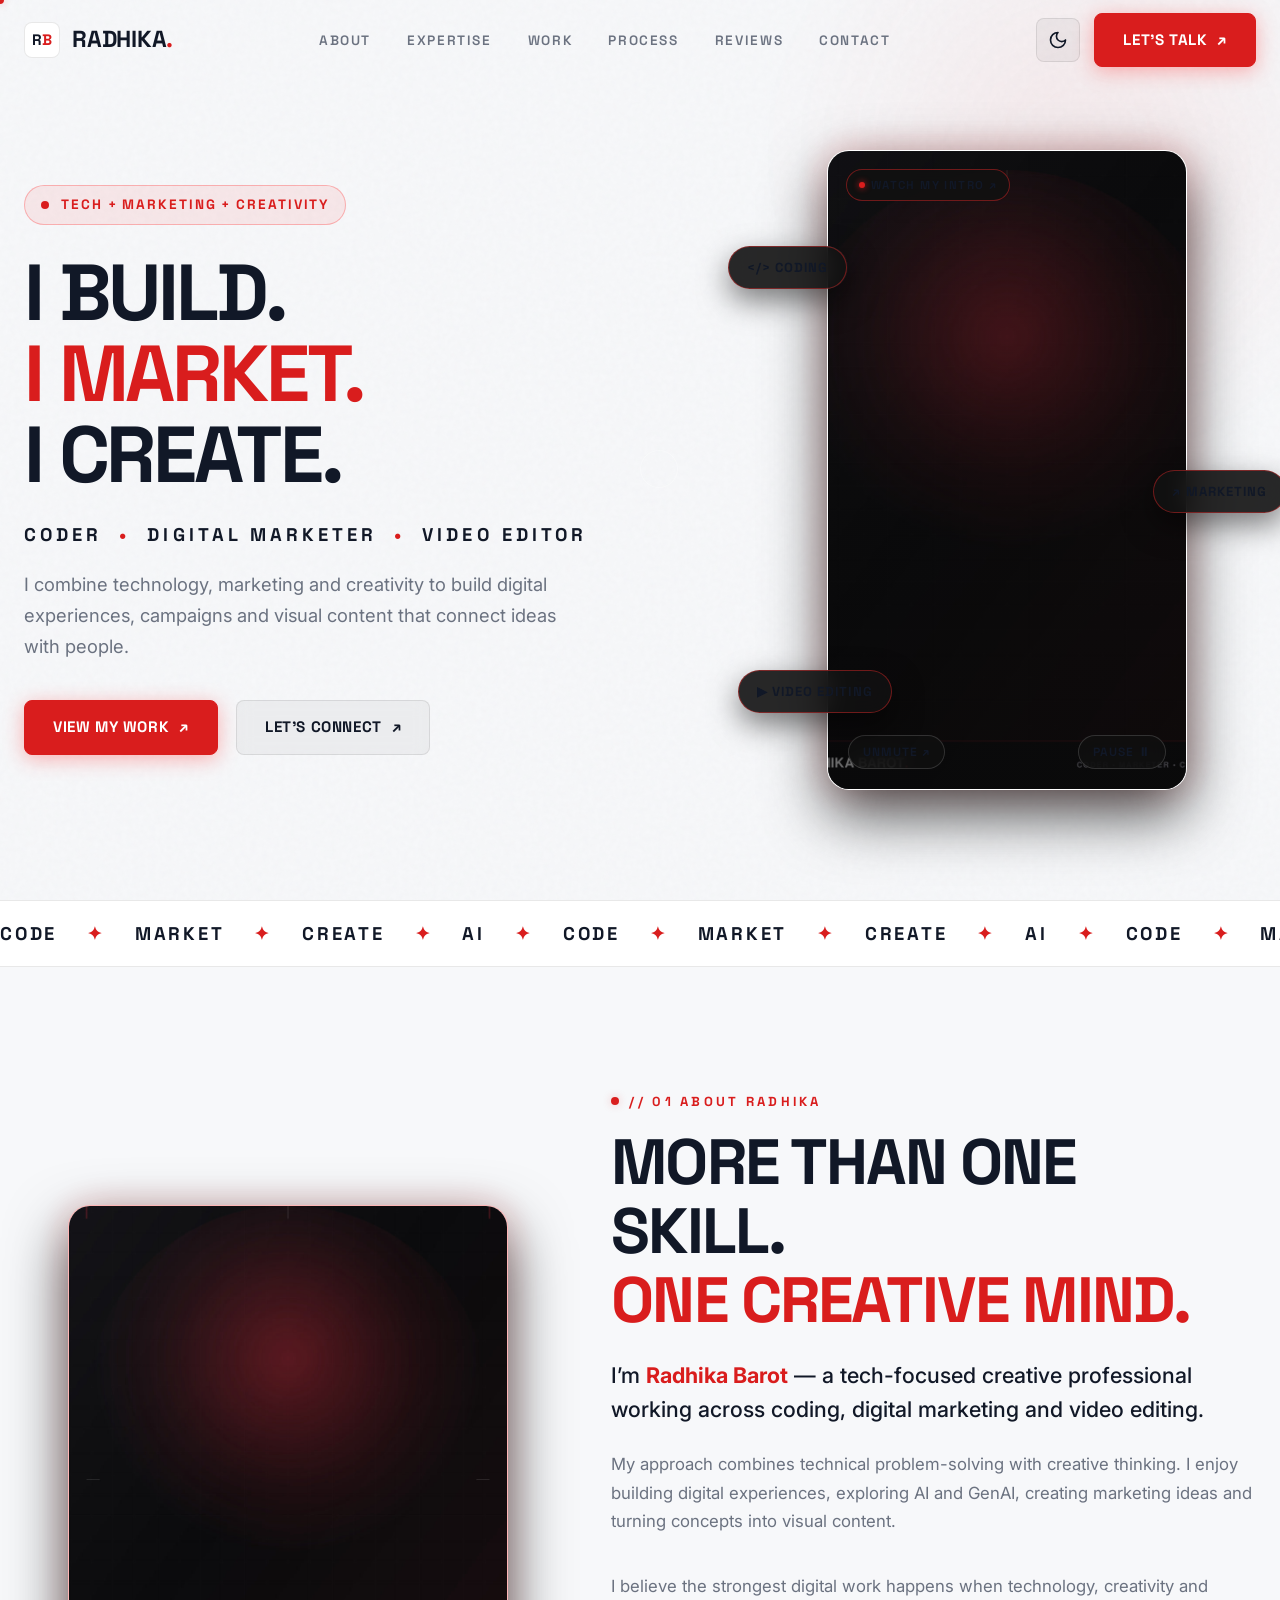
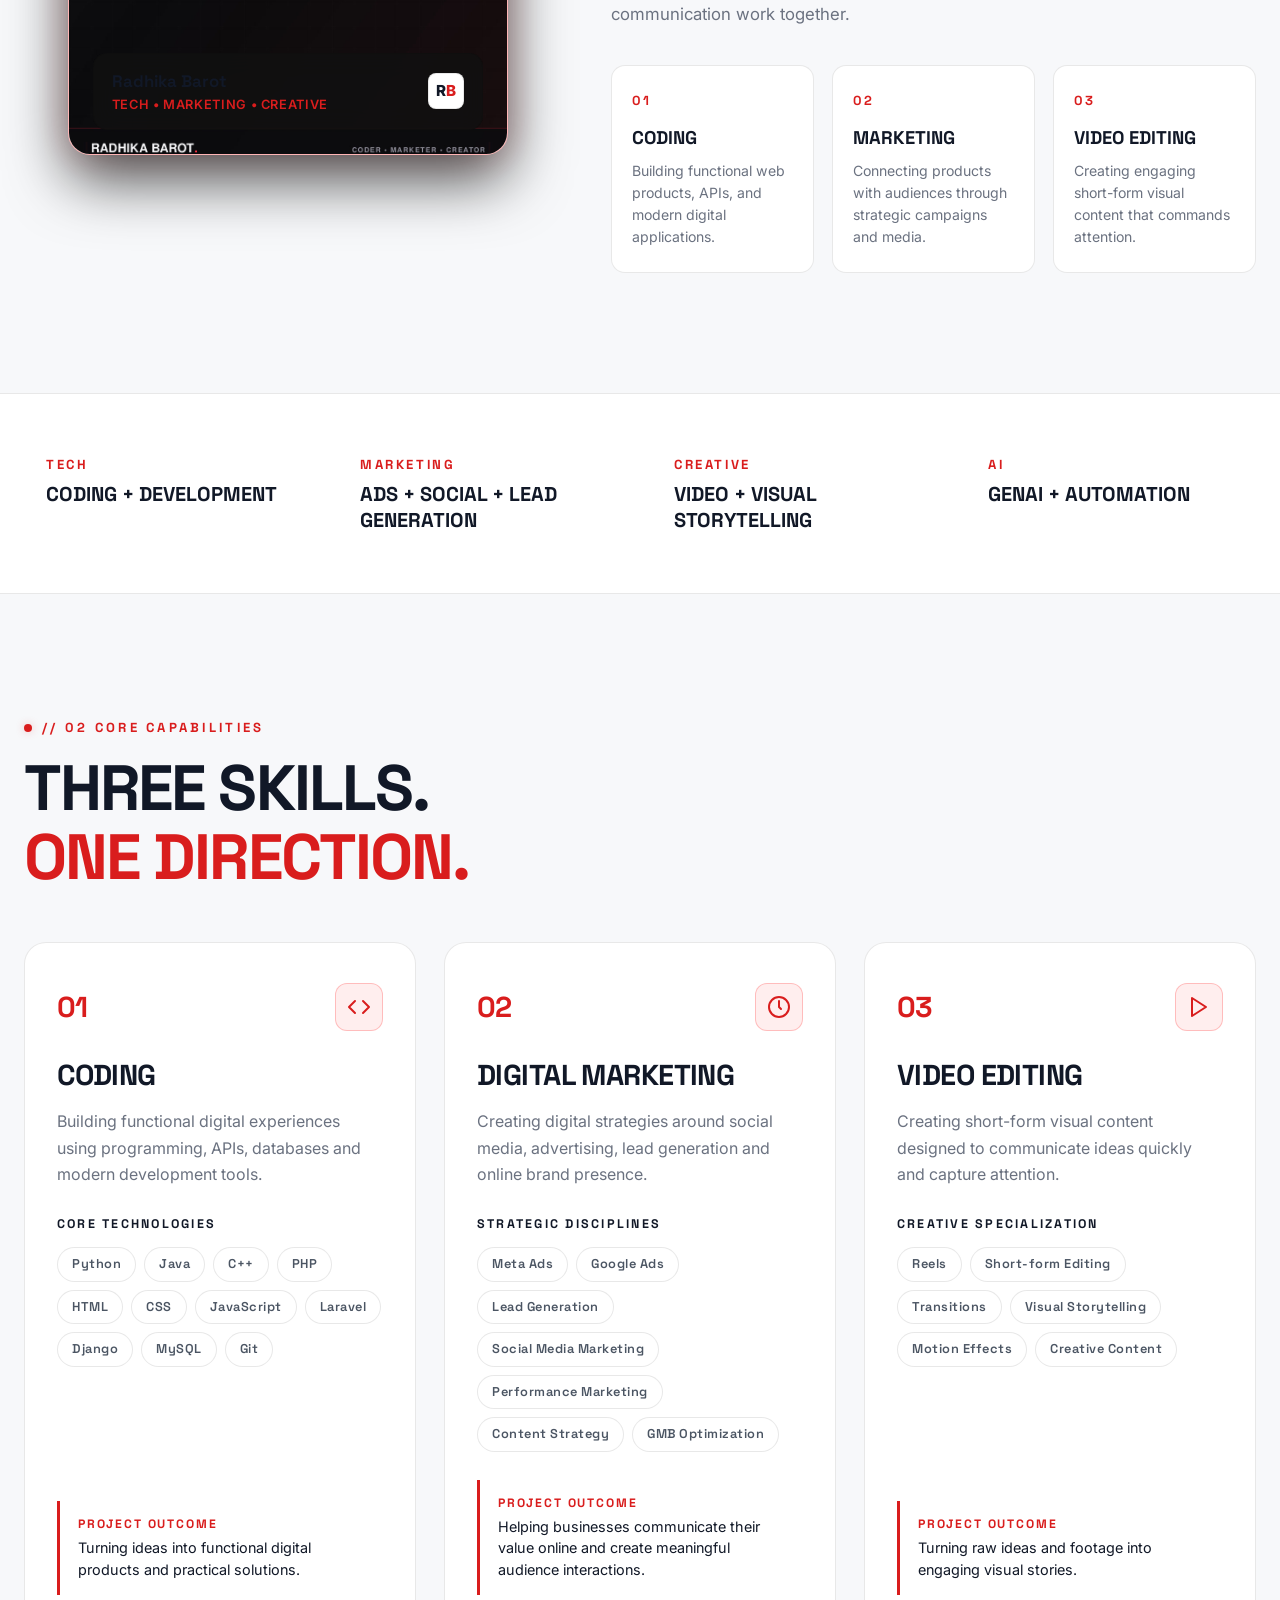
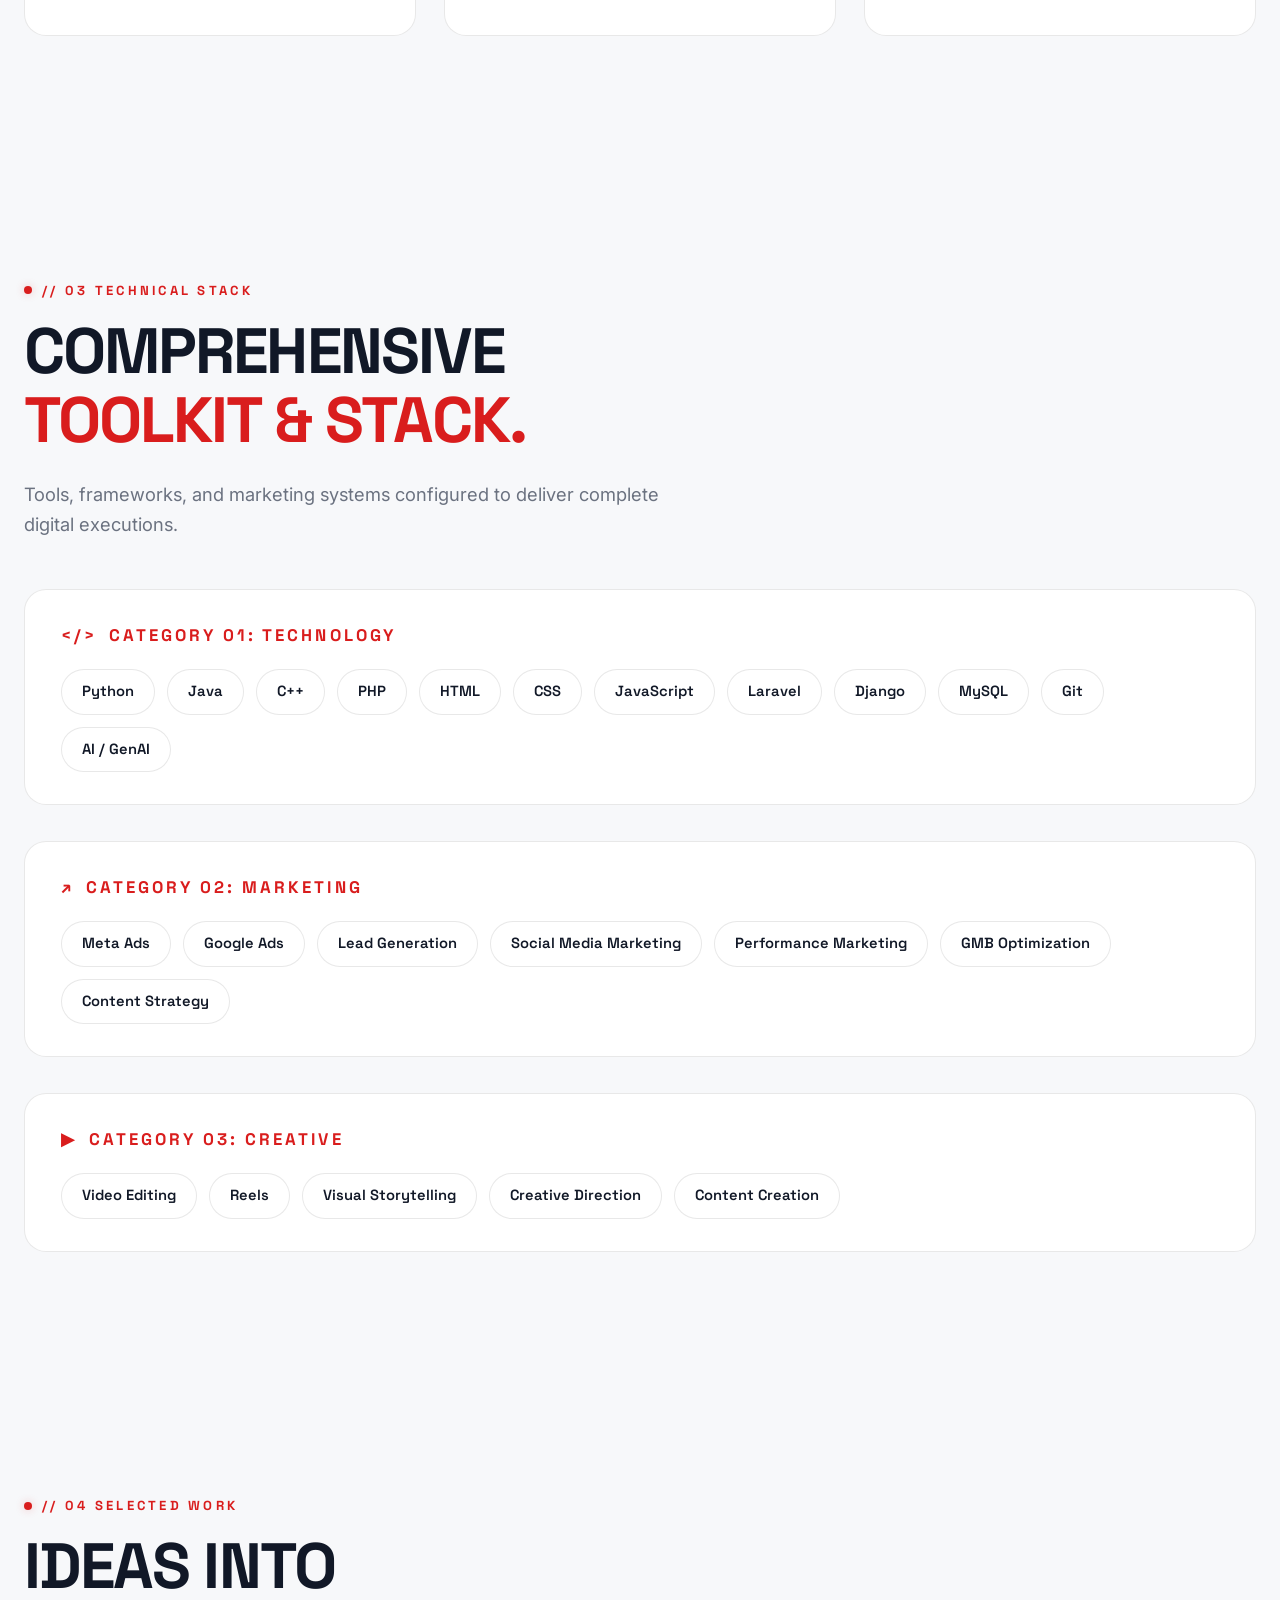
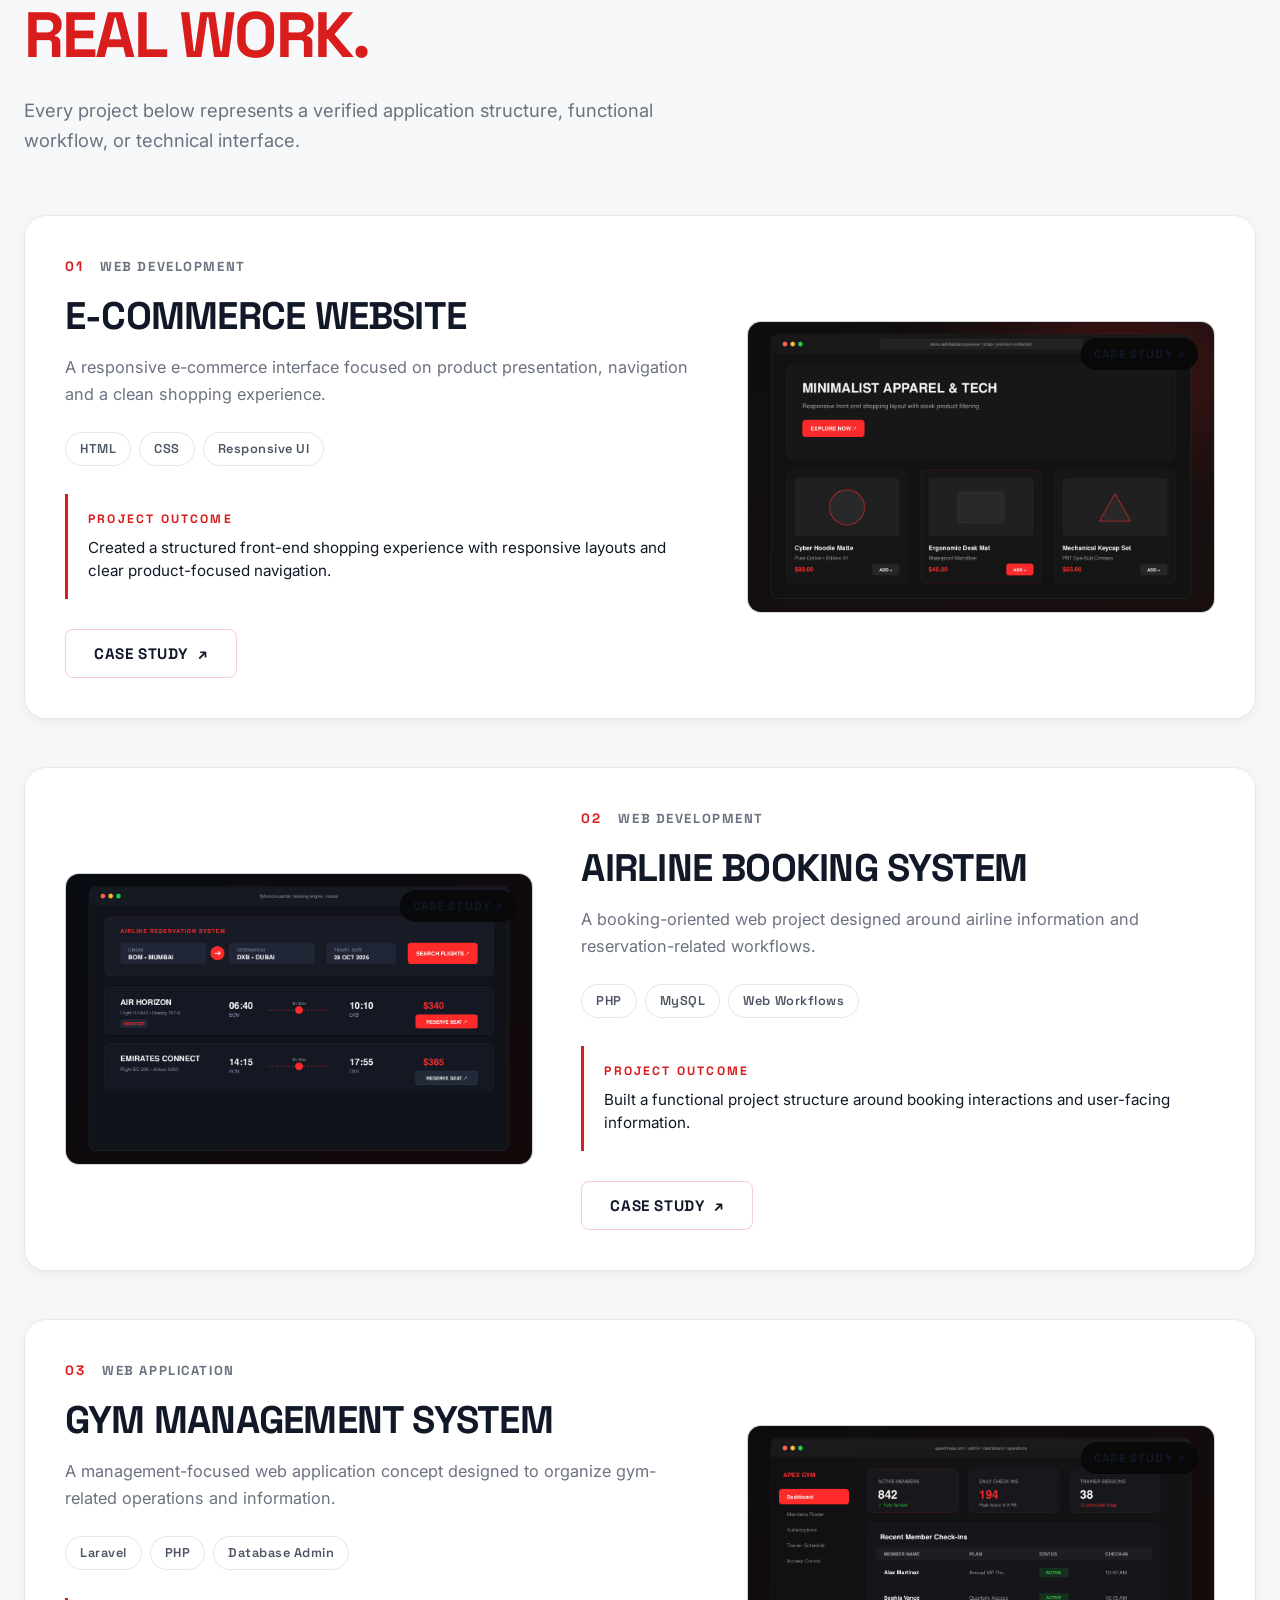
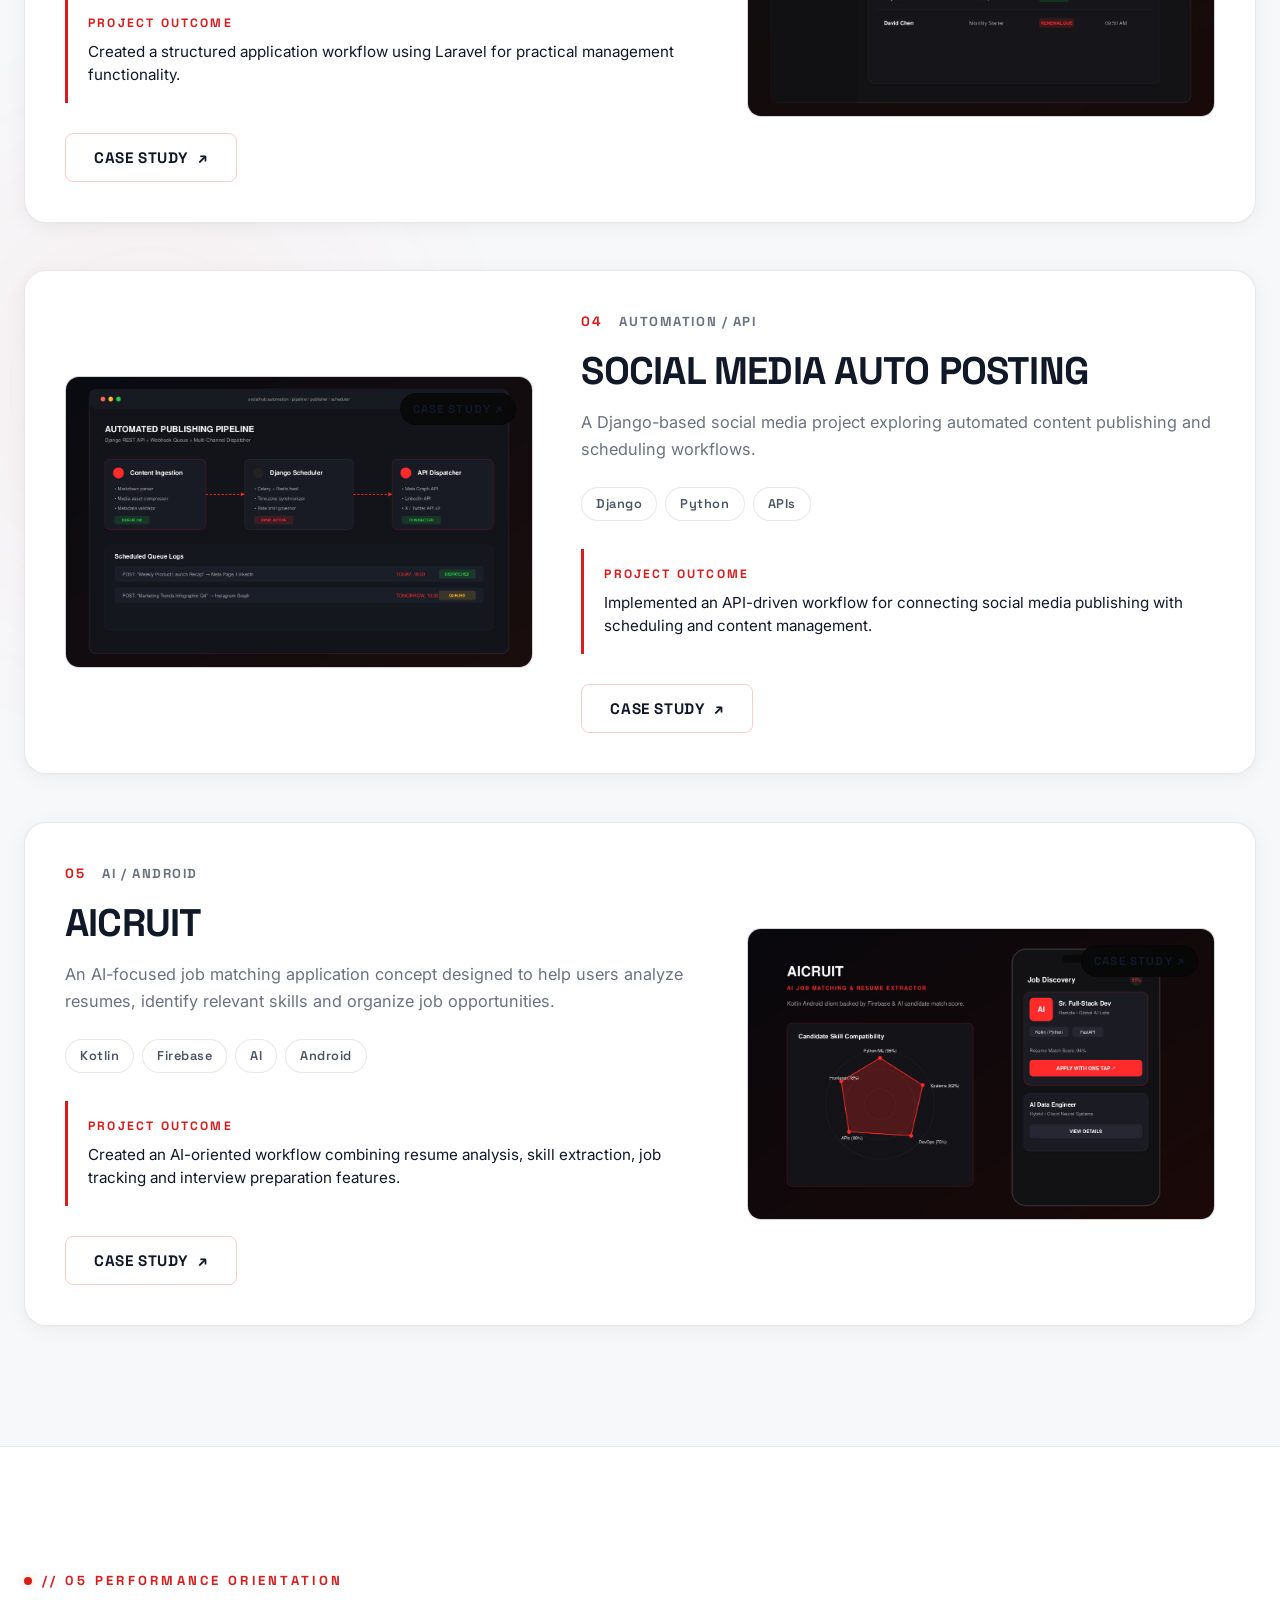
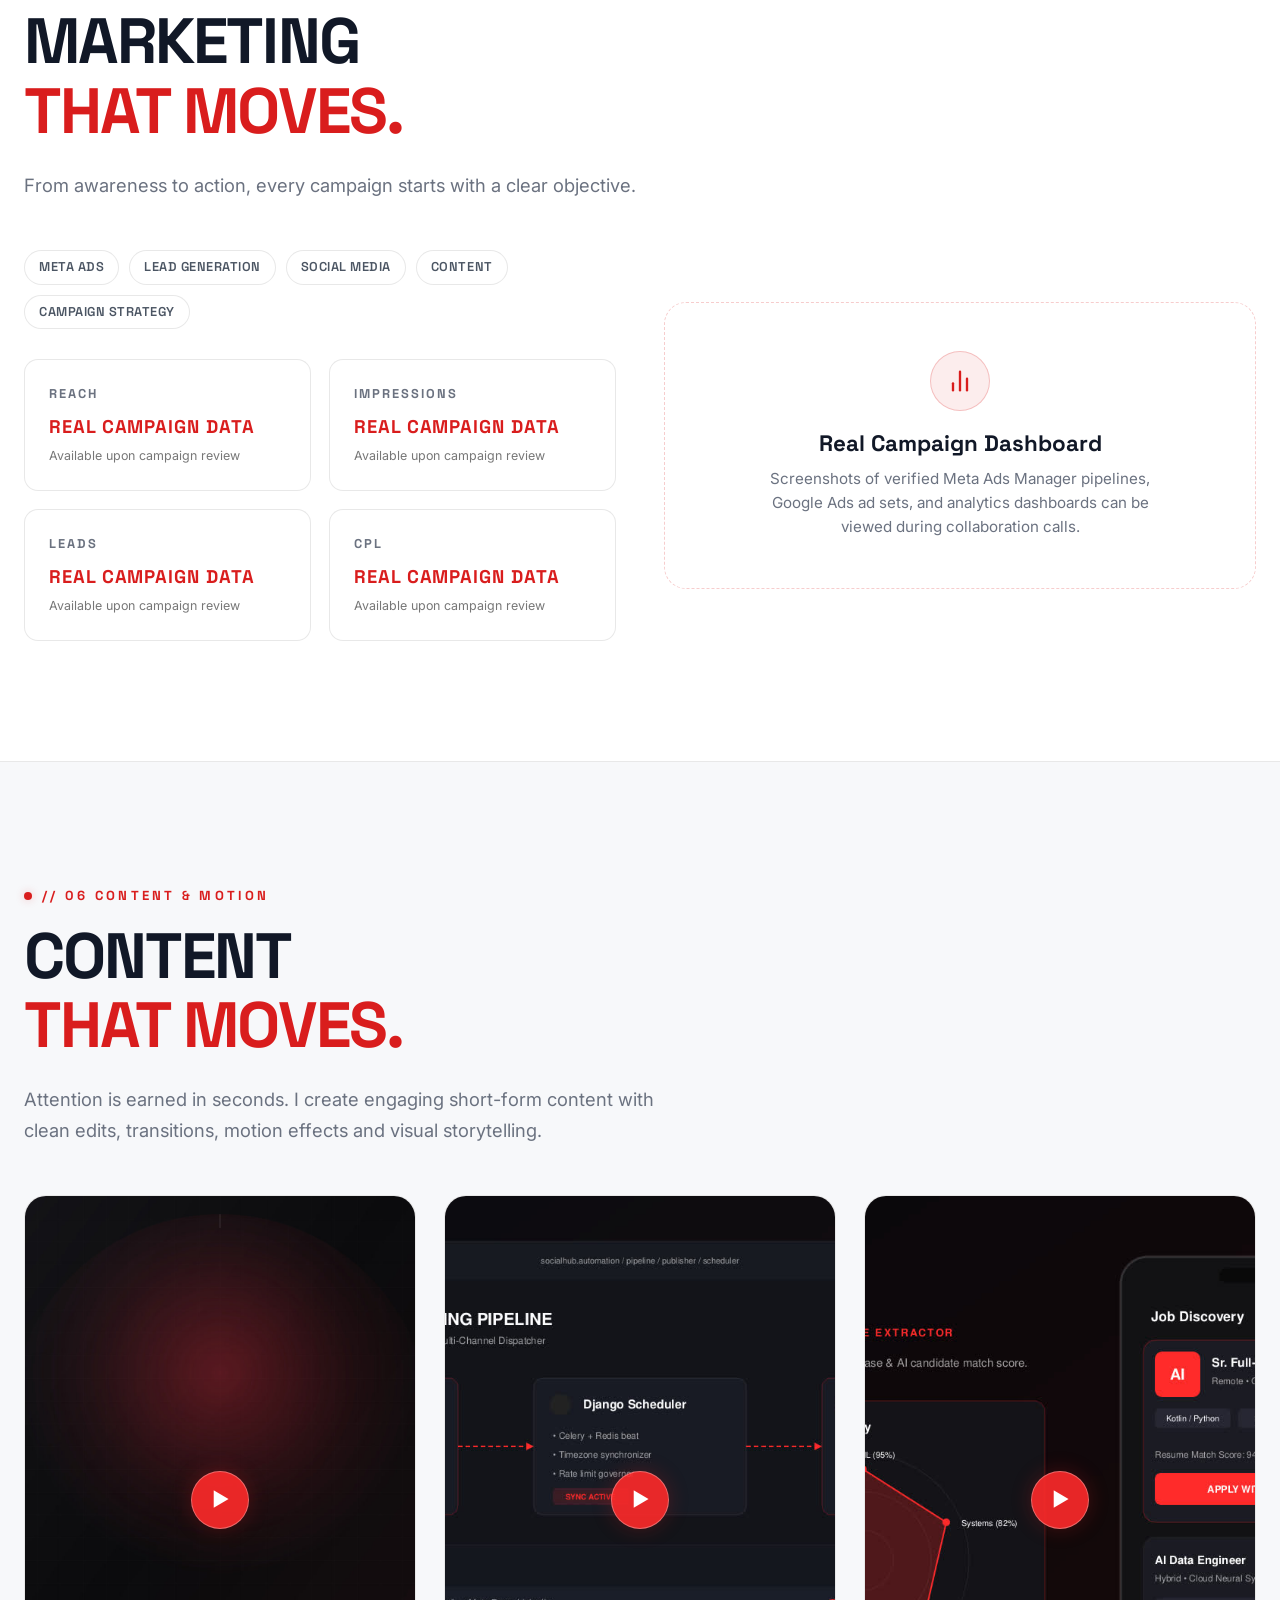
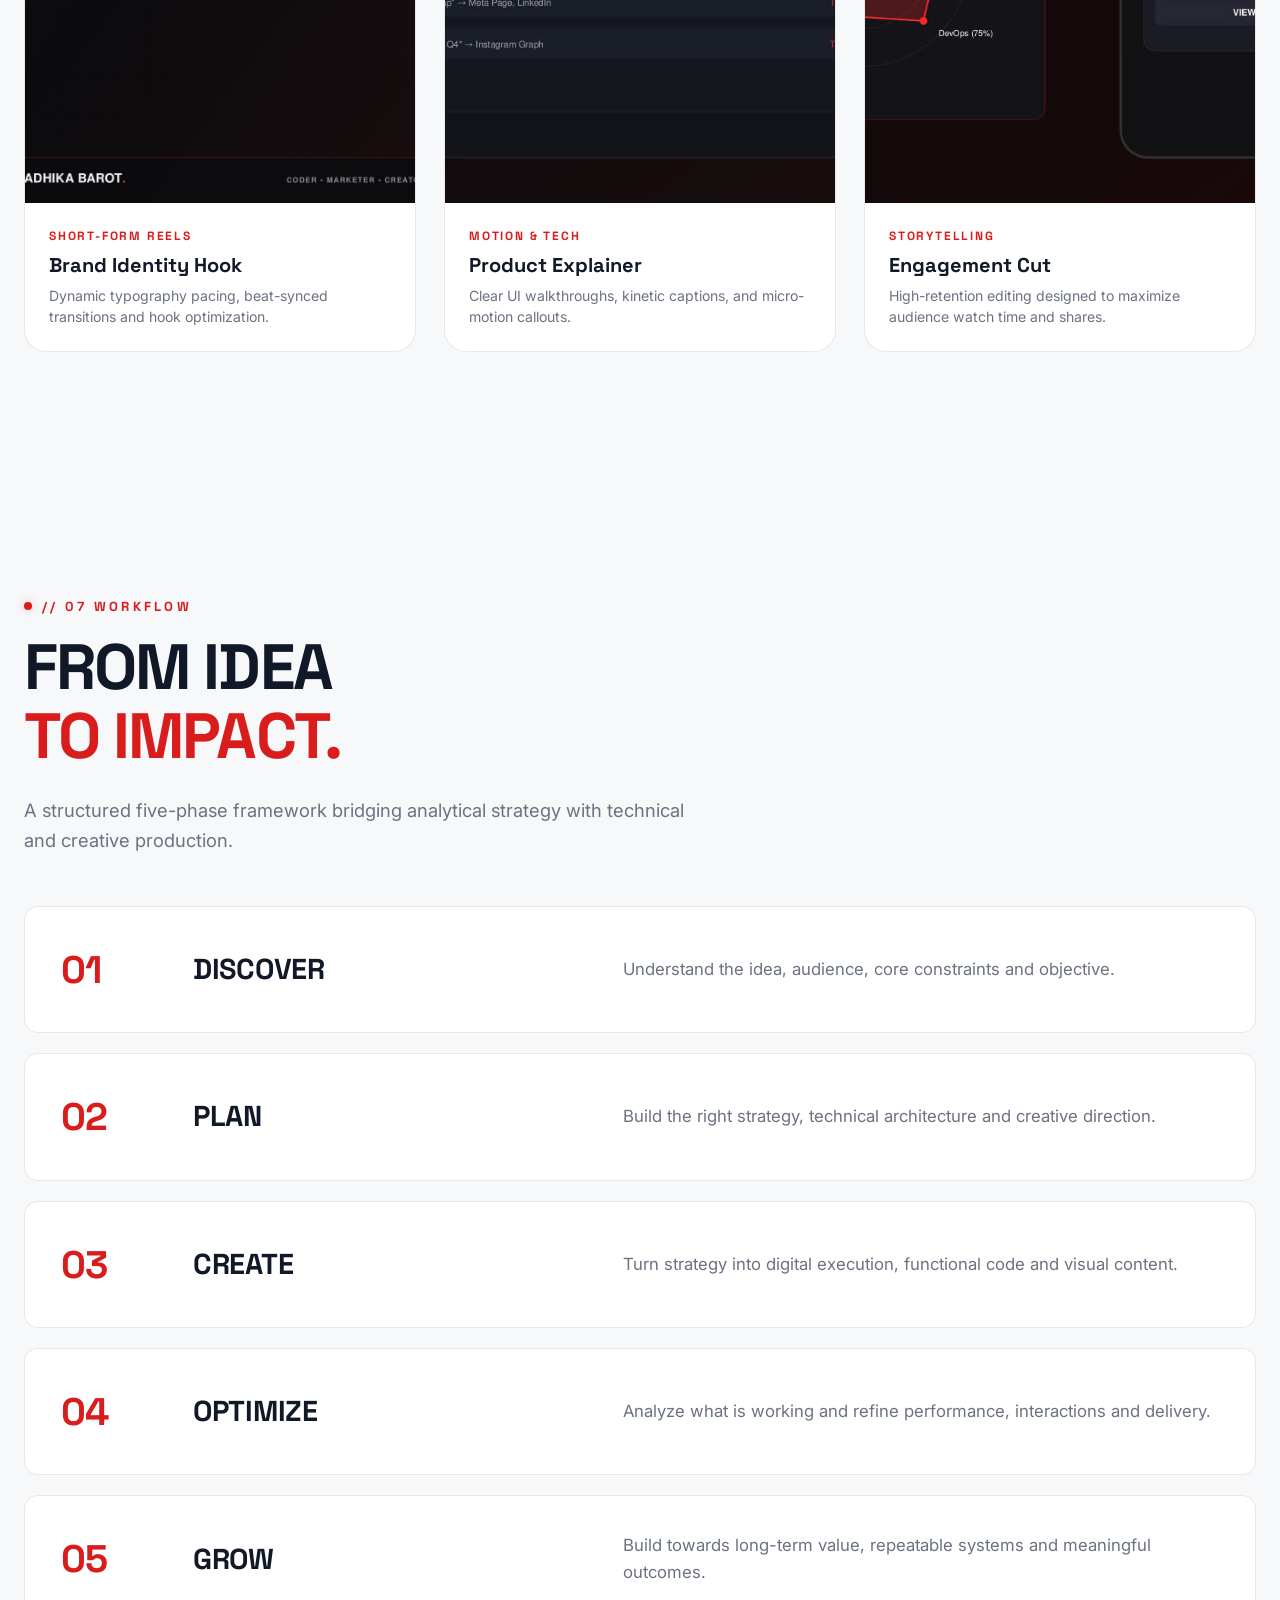
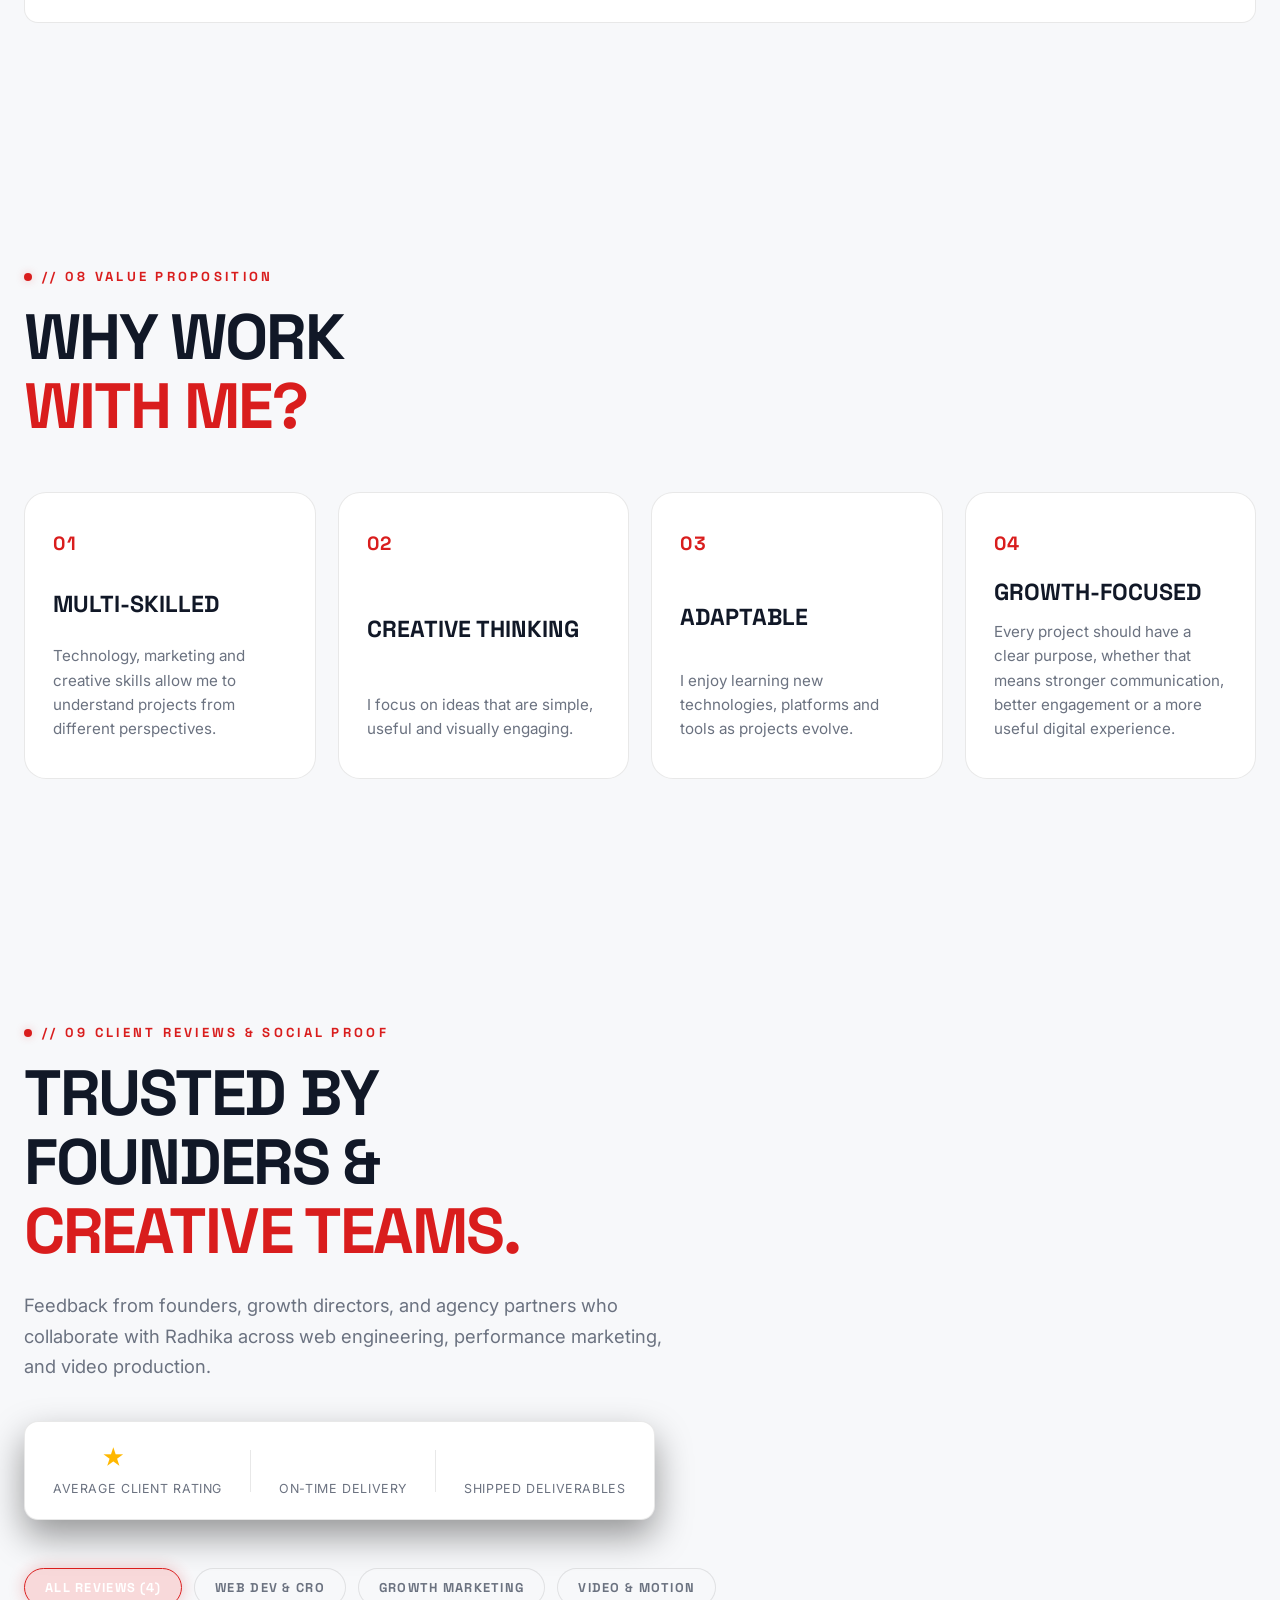
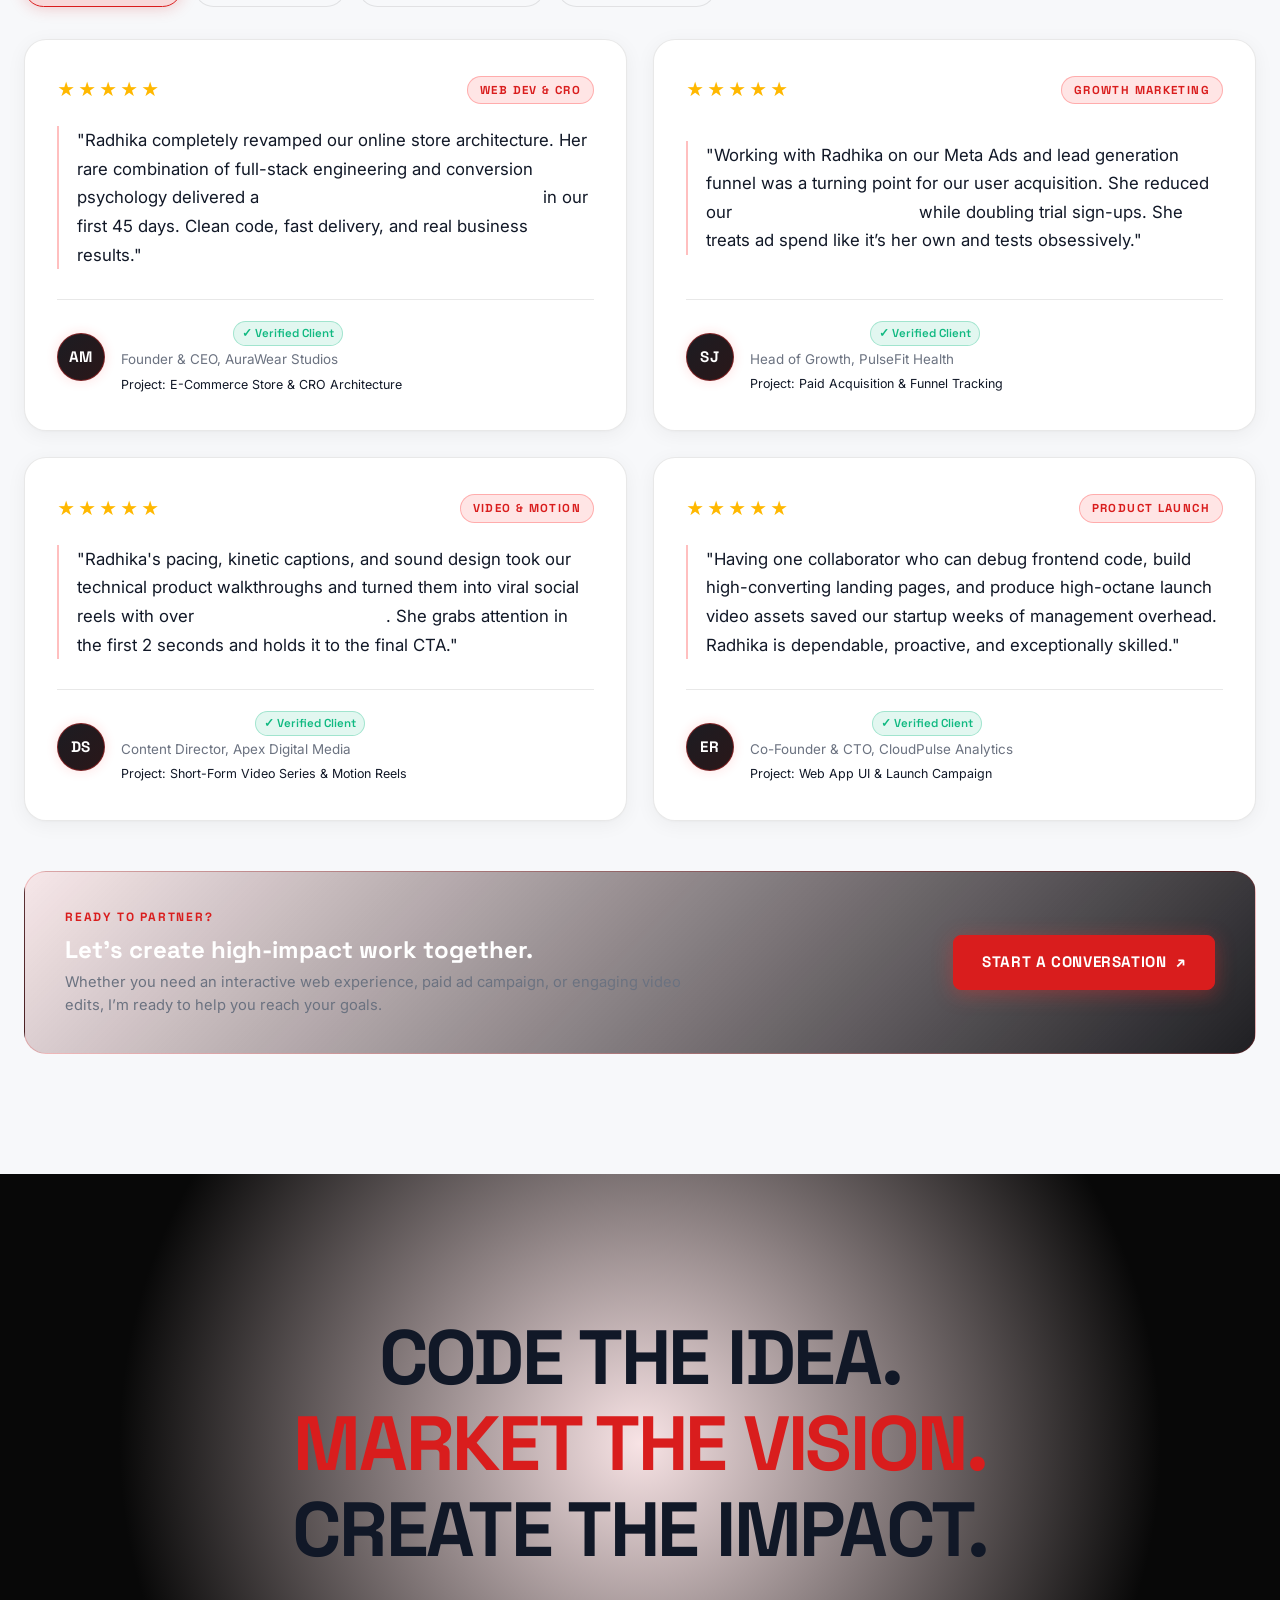
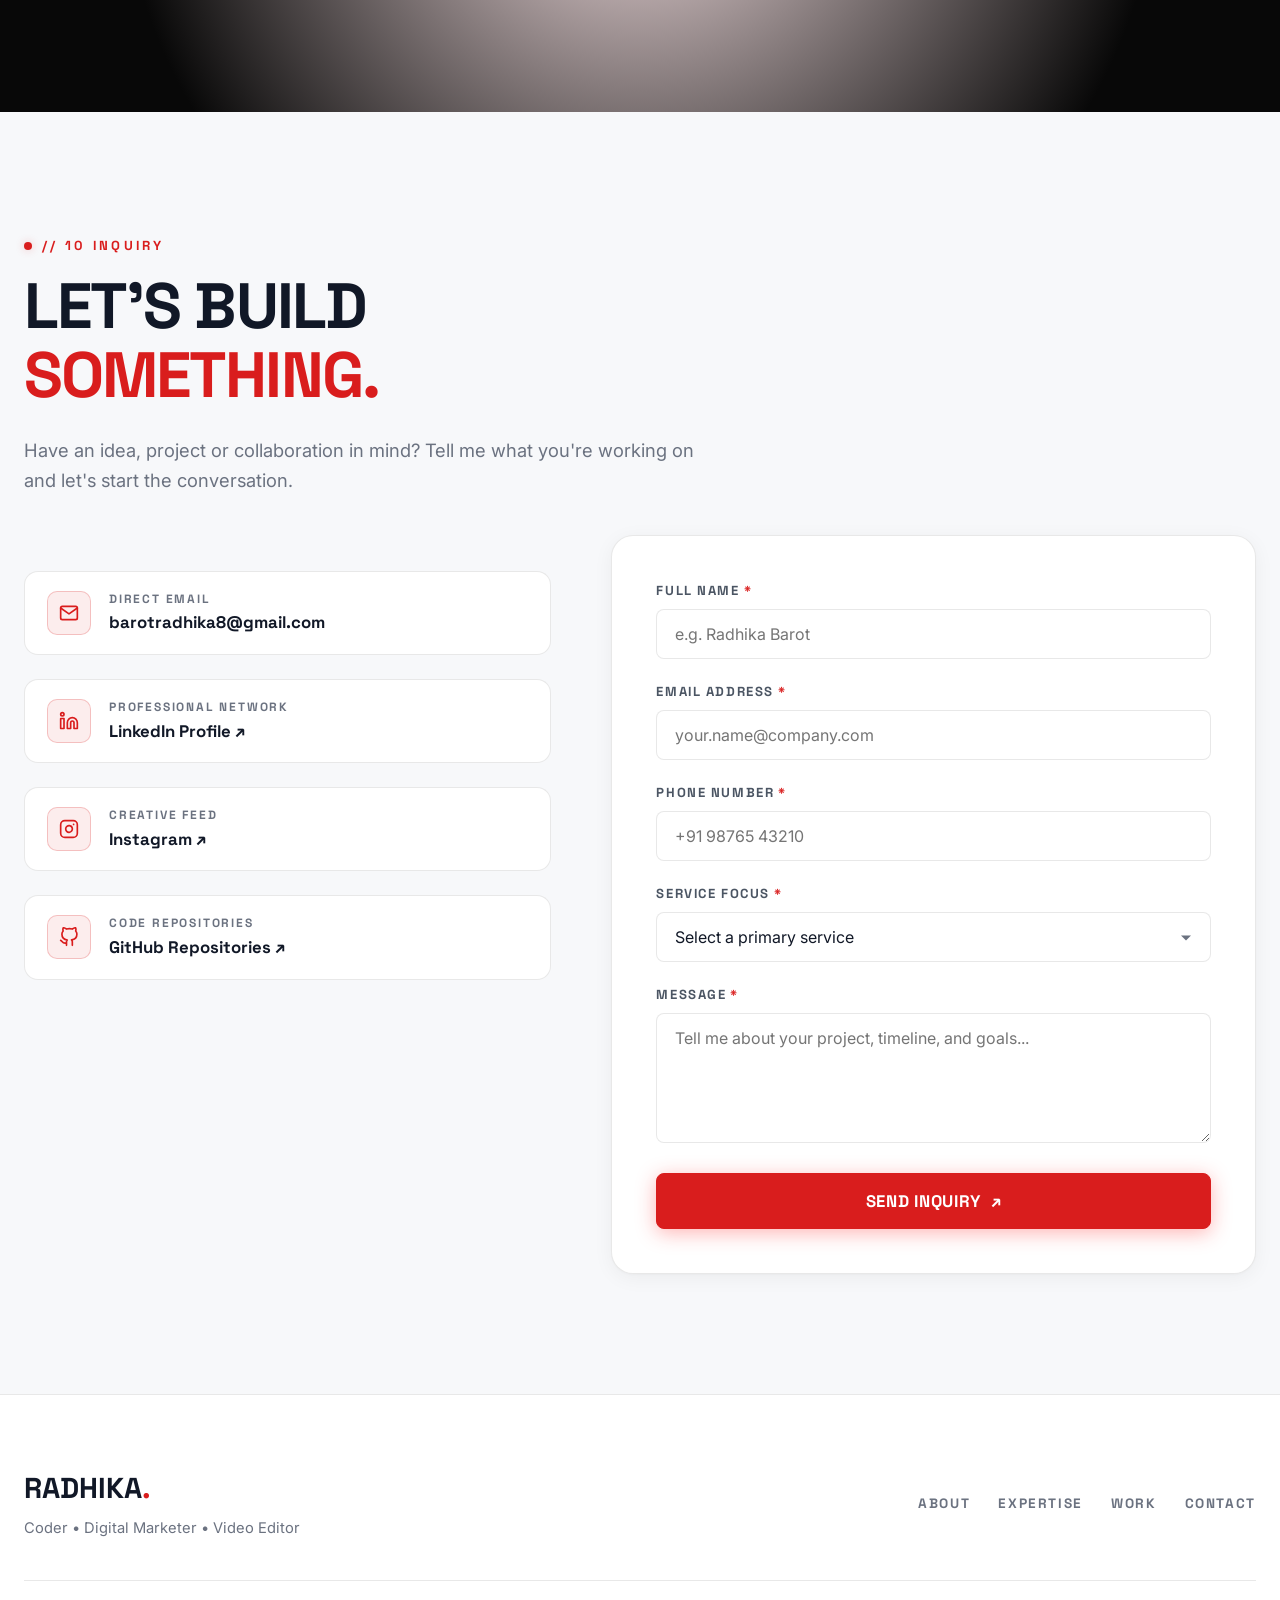
==== index.html @ 106100ba "feat: initialize portfolio project structure - Add base React application with Vite configuration - " ====
<!doctype html>
<html lang="en">
  <head>
    <meta charset="UTF-8" />
    <meta name="viewport" content="width=device-width, initial-scale=1.0" />
    <title>Radhika Barot — Digital Marketing Consultant, Video Editor &amp; Coder</title>
    <meta name="description" content="Radhika Barot is a coder, digital marketer and video editor combining technology, creativity and marketing to build digital experiences and visual content." />
    
    <!-- Open Graph / Facebook -->
    <meta property="og:type" content="website" />
    <meta property="og:title" content="Radhika Barot — Digital Marketing Consultant, Video Editor &amp; Coder" />
    <meta property="og:description" content="Radhika Barot is a coder, digital marketer and video editor combining technology, creativity and marketing to build digital experiences and visual content." />
    <meta property="og:image" content="assets/images/radhika-profile.jpg" />
    
    <!-- Twitter -->
    <meta name="twitter:card" content="summary_large_image" />
    <meta name="twitter:title" content="Radhika Barot — Digital Marketing Consultant, Video Editor &amp; Coder" />
    <meta name="twitter:description" content="Radhika Barot is a coder, digital marketer and video editor combining technology, creativity and marketing to build digital experiences and visual content." />
    <meta name="twitter:image" content="assets/images/radhika-profile.jpg" />
    
    <!-- Favicon & App Icons -->
    <link rel="icon" type="image/svg+xml" href="assets/logo/favicon.svg" />
    <link rel="icon" type="image/png" sizes="32x32" href="assets/logo/favicon-32x32.png" />
    <link rel="apple-touch-icon" sizes="180x180" href="assets/logo/favicon.png" />
    
    <!-- Early Theme Initialization to prevent flash of wrong theme -->
    <script>
      (function() {
        try {
          var savedTheme = localStorage.getItem('radhika-theme');
          if (savedTheme === 'light' || (!savedTheme && window.matchMedia && window.matchMedia('(prefers-color-scheme: light)').matches)) {
            document.documentElement.setAttribute('data-theme', 'light');
          } else {
            document.documentElement.setAttribute('data-theme', 'dark');
          }
        } catch (e) {}
      })();
    </script>
    
    <!-- Stylesheet -->
    <link rel="stylesheet" href="css/style.css" />

    <!-- Meta Pixel Code -->
    <script>
      !function(f,b,e,v,n,t,s)
      {if(f.fbq)return;n=f.fbq=function(){n.callMethod?
      n.callMethod.apply(n,arguments):n.queue.push(arguments)};
      if(!f._fbq)f._fbq=n;n.push=n;n.loaded=!0;n.version='2.0';
      n.queue=[];t=b.createElement(e);t.async=!0;
      t.src=v;s=b.getElementsByTagName(e)[0];
      s.parentNode.insertBefore(t,s)}(window, document,'script',
      'https://connect.facebook.net/en_US/fbevents.js');
      fbq('init', '1048726811492659');
      fbq('track', 'PageView');
    </script>
    <!-- End Meta Pixel Code -->
  </head>
  <body>
    <!-- Meta Pixel NoScript Fallback -->
    <noscript>
      <img height="1" width="1" style="display:none" alt=""
      src="https://www.facebook.com/tr?id=1048726811492659&ev=PageView&noscript=1" />
    </noscript>

    <!-- Background Ambient Glow & Noise -->
    <div class="bg-ambient-noise" aria-hidden="true"></div>
    <div class="bg-radial-glow" aria-hidden="true"></div>
    <div class="bg-radial-glow-left" aria-hidden="true"></div>

    <!-- Scroll Progress Indicator -->
    <div id="scroll-progress" aria-hidden="true"></div>

    <!-- Custom Desktop Cursor -->
    <div class="custom-cursor-dot" aria-hidden="true"></div>
    <div class="custom-cursor-circle" aria-hidden="true"></div>

    <!-- Preloader Animation -->
    <div id="preloader" role="status" aria-label="Loading Radhika Barot Portfolio">
      <div class="preloader-inner">
        <div class="preloader-logo">RADHIKA<span>.</span></div>
        <div class="preloader-tagline">
          <span id="preload-tag-code">CODE</span>
          <span class="symbol">•</span>
          <span id="preload-tag-market">MARKET</span>
          <span class="symbol">•</span>
          <span id="preload-tag-create">CREATE</span>
        </div>
        <div class="preloader-bar-wrap">
          <div class="preloader-bar"></div>
        </div>
      </div>
    </div>

    <!-- Navigation -->
    <header id="navbar">
      <div class="container nav-container">
        <a href="#hero" class="nav-logo" id="nav-brand-logo" aria-label="Radhika Barot Home">
          <div class="nav-logo-icon">R<span>B</span></div>
          <div class="nav-logo-text">RADHIKA<span>.</span></div>
        </a>

        <nav aria-label="Main Navigation">
          <ul class="nav-links">
            <li><a href="#about" class="nav-link" id="nav-link-about">ABOUT</a></li>
            <li><a href="#expertise" class="nav-link" id="nav-link-expertise">EXPERTISE</a></li>
            <li><a href="#work" class="nav-link" id="nav-link-work">WORK</a></li>
            <li><a href="#process" class="nav-link" id="nav-link-process">PROCESS</a></li>
            <li><a href="#testimonials" class="nav-link" id="nav-link-testimonials">REVIEWS</a></li>
            <li><a href="#contact" class="nav-link" id="nav-link-contact">CONTACT</a></li>
          </ul>
        </nav>

        <div class="nav-actions">
          <button type="button" class="theme-toggle-btn" id="theme-toggle-desktop" aria-label="Toggle theme" title="Toggle theme">
            <!-- Sun icon (shown in dark theme) -->
            <svg class="theme-toggle-sun" xmlns="http://www.w3.org/2000/svg" width="20" height="20" viewBox="0 0 24 24" fill="none" stroke="currentColor" stroke-width="2" stroke-linecap="round" stroke-linejoin="round" aria-hidden="true">
              <circle cx="12" cy="12" r="4"></circle>
              <path d="M12 2v2"></path>
              <path d="M12 20v2"></path>
              <path d="m4.93 4.93 1.41 1.41"></path>
              <path d="m17.66 17.66 1.41 1.41"></path>
              <path d="M2 12h2"></path>
              <path d="M20 12h2"></path>
              <path d="m6.34 17.66-1.41 1.41"></path>
              <path d="m19.07 4.93-1.41 1.41"></path>
            </svg>
            <!-- Moon icon (shown in light theme) -->
            <svg class="theme-toggle-moon" xmlns="http://www.w3.org/2000/svg" width="20" height="20" viewBox="0 0 24 24" fill="none" stroke="currentColor" stroke-width="2" stroke-linecap="round" stroke-linejoin="round" aria-hidden="true">
              <path d="M12 3a6 6 0 0 0 9 9 9 9 0 1 1-9-9Z"></path>
            </svg>
          </button>
          <a href="#contact" class="btn btn-primary" id="nav-cta-talk">
            <span>LET'S TALK</span>
            <span class="arrow">↗</span>
          </a>
          <button class="hamburger" id="hamburger-btn" aria-label="Toggle mobile menu" aria-expanded="false">
            <span></span>
            <span></span>
            <span></span>
          </button>
        </div>
      </div>
    </header>

    <!-- Fullscreen Mobile Menu -->
    <div class="mobile-menu" id="mobile-menu" aria-hidden="true">
      <button type="button" class="theme-toggle-btn mobile-theme-toggle" id="theme-toggle-mobile" aria-label="Toggle theme" title="Toggle theme">
        <svg class="theme-toggle-sun" xmlns="http://www.w3.org/2000/svg" width="20" height="20" viewBox="0 0 24 24" fill="none" stroke="currentColor" stroke-width="2" stroke-linecap="round" stroke-linejoin="round" aria-hidden="true">
          <circle cx="12" cy="12" r="4"></circle>
          <path d="M12 2v2"></path>
          <path d="M12 20v2"></path>
          <path d="m4.93 4.93 1.41 1.41"></path>
          <path d="m17.66 17.66 1.41 1.41"></path>
          <path d="M2 12h2"></path>
          <path d="M20 12h2"></path>
          <path d="m6.34 17.66-1.41 1.41"></path>
          <path d="m19.07 4.93-1.41 1.41"></path>
        </svg>
        <svg class="theme-toggle-moon" xmlns="http://www.w3.org/2000/svg" width="20" height="20" viewBox="0 0 24 24" fill="none" stroke="currentColor" stroke-width="2" stroke-linecap="round" stroke-linejoin="round" aria-hidden="true">
          <path d="M12 3a6 6 0 0 0 9 9 9 9 0 1 1-9-9Z"></path>
        </svg>
        <span class="mobile-theme-label">Switch Theme</span>
      </button>
      <ul class="mobile-menu-links">
        <li><a href="#hero" class="mobile-menu-link">HOME</a></li>
        <li><a href="#about" class="mobile-menu-link">ABOUT</a></li>
        <li><a href="#expertise" class="mobile-menu-link">EXPERTISE</a></li>
        <li><a href="#work" class="mobile-menu-link">WORK</a></li>
        <li><a href="#marketing-performance" class="mobile-menu-link">MARKETING</a></li>
        <li><a href="#video-editing" class="mobile-menu-link">VIDEO</a></li>
        <li><a href="#process" class="mobile-menu-link">PROCESS</a></li>
        <li><a href="#testimonials" class="mobile-menu-link">TESTIMONIALS</a></li>
        <li><a href="#contact" class="mobile-menu-link">CONTACT</a></li>
      </ul>
      <a href="#contact" class="btn btn-primary" id="mobile-menu-cta">
        <span>LET'S TALK</span>
        <span class="arrow">↗</span>
      </a>
    </div>

    <main>
      <!-- ==================================================
           07. HERO SECTION
           ================================================== -->
      <section id="hero" class="section">
        <div class="container hero-grid">
          <div class="hero-content reveal-fade-up">
            <div class="hero-eyebrow">
              <span class="hero-eyebrow-dot"></span>
              <span>TECH + MARKETING + CREATIVITY</span>
            </div>

            <h1 class="hero-headline">
              <span class="line-reveal">I BUILD.</span>
              <span class="line-reveal accent-red">I MARKET.</span>
              <span class="line-reveal">I CREATE.</span>
            </h1>

            <div class="hero-positioning">
              CODER <span>•</span> DIGITAL MARKETER <span>•</span> VIDEO EDITOR
            </div>

            <p class="hero-desc">
              I combine technology, marketing and creativity to build digital experiences, campaigns and visual content that connect ideas with people.
            </p>

            <div class="hero-cta-group">
              <a href="#work" class="btn btn-primary" id="hero-btn-work">
                <span>VIEW MY WORK</span>
                <span class="arrow">↗</span>
              </a>
              <a href="#contact" class="btn btn-secondary" id="hero-btn-connect">
                <span>LET'S CONNECT</span>
                <span class="arrow">↗</span>
              </a>
            </div>
          </div>

          <!-- Hero Video Container (9:16 Vertical) -->
          <div class="hero-visual-wrap reveal-fade-up">
            <div class="floating-tag floating-tag-coding">&lt;/&gt; CODING</div>
            <div class="floating-tag floating-tag-marketing">↗ MARKETING</div>
            <div class="floating-tag floating-tag-video">▶ VIDEO EDITING</div>

            <div class="hero-video-card" id="hero-video-container" title="Watch Radhika's Intro Video">
              <div class="hero-badge-top">
                <span class="live-dot"></span>
                <span>WATCH MY INTRO ↗</span>
              </div>

              <video 
                id="hero-video" 
                class="hero-video-element"
                autoplay 
                muted 
                loop 
                playsinline 
                preload="metadata"
                poster="assets/images/radhika-profile.jpg"
              >
                <source src="assets/video/radhika-intro.mp4" type="video/mp4" />
                Your browser does not support HTML5 video.
              </video>

              <div class="hero-video-overlay"></div>

              <div class="hero-video-controls">
                <button type="button" class="hero-video-btn" id="hero-video-sound-toggle" aria-label="Toggle video sound">
                  <span>UNMUTE ↗</span>
                </button>
                <button type="button" class="hero-video-btn" id="hero-video-play-toggle" aria-label="Play or pause video">
                  <span>PAUSE ⏸</span>
                </button>
              </div>
            </div>
          </div>
        </div>
      </section>

      <!-- ==================================================
           15. INFINITE MARQUEE
           ================================================== -->
      <div class="marquee-container" id="marquee">
        <div class="marquee-track" aria-hidden="true">
          <div class="marquee-item">CODE <span class="symbol">✦</span> MARKET <span class="symbol">✦</span> CREATE <span class="symbol">✦</span> AI <span class="symbol">✦</span> CODE <span class="symbol">✦</span> MARKET <span class="symbol">✦</span> CREATE <span class="symbol">✦</span> AI <span class="symbol">✦</span></div>
          <div class="marquee-item">CODE <span class="symbol">✦</span> MARKET <span class="symbol">✦</span> CREATE <span class="symbol">✦</span> AI <span class="symbol">✦</span> CODE <span class="symbol">✦</span> MARKET <span class="symbol">✦</span> CREATE <span class="symbol">✦</span> AI <span class="symbol">✦</span></div>
        </div>
      </div>

      <!-- ==================================================
           11. ABOUT SECTION
           ================================================== -->
      <section id="about" class="section">
        <div class="container">
          <div class="about-grid">
            <div class="about-photo-wrapper reveal-fade-up">
              <div class="about-photo-frame" id="about-profile-card">
                <img 
                  src="assets/images/radhika-profile.jpg" 
                  alt="Radhika Barot" 
                  class="about-photo-img" 
                  loading="lazy" 
                  id="about-photo"
                />
                <div class="about-photo-badge">
                  <div>
                    <div class="about-photo-badge-name">Radhika Barot</div>
                    <div class="about-photo-badge-role">TECH • MARKETING • CREATIVE</div>
                  </div>
                  <div class="nav-logo-icon">R<span>B</span></div>
                </div>
              </div>
            </div>

            <div class="about-content reveal-fade-up">
              <div class="section-label">// 01 ABOUT RADHIKA</div>
              <h2 class="section-title">
                MORE THAN ONE SKILL.<br />
                <span class="text-red">ONE CREATIVE MIND.</span>
              </h2>

              <p class="about-text-lead">
                I’m <span>Radhika Barot</span> — a tech-focused creative professional working across coding, digital marketing and video editing.
              </p>

              <p class="about-text-p">
                My approach combines technical problem-solving with creative thinking. I enjoy building digital experiences, exploring AI and GenAI, creating marketing ideas and turning concepts into visual content.
              </p>

              <p class="about-text-p">
                I believe the strongest digital work happens when technology, creativity and communication work together.
              </p>

              <div class="about-focus-cards">
                <div class="focus-card" id="focus-card-coding">
                  <div class="focus-card-number">01</div>
                  <div class="focus-card-title">CODING</div>
                  <div class="focus-card-desc">Building functional web products, APIs, and modern digital applications.</div>
                </div>

                <div class="focus-card" id="focus-card-marketing">
                  <div class="focus-card-number">02</div>
                  <div class="focus-card-title">MARKETING</div>
                  <div class="focus-card-desc">Connecting products with audiences through strategic campaigns and media.</div>
                </div>

                <div class="focus-card" id="focus-card-video">
                  <div class="focus-card-number">03</div>
                  <div class="focus-card-title">VIDEO EDITING</div>
                  <div class="focus-card-desc">Creating engaging short-form visual content that commands attention.</div>
                </div>
              </div>
            </div>
          </div>
        </div>
      </section>

      <!-- ==================================================
           12. PERSONAL BRAND STATS (NO FAKE NUMBERS)
           ================================================== -->
      <section class="brand-stats-section" id="brand-stats" aria-label="Brand Pillars">
        <div class="container">
          <div class="stats-grid">
            <div class="stat-block reveal-fade-up" id="stat-pillar-tech">
              <div class="stat-category">TECH</div>
              <div class="stat-pillar">CODING + DEVELOPMENT</div>
            </div>

            <div class="stat-block reveal-fade-up" id="stat-pillar-marketing">
              <div class="stat-category">MARKETING</div>
              <div class="stat-pillar">ADS + SOCIAL + LEAD GENERATION</div>
            </div>

            <div class="stat-block reveal-fade-up" id="stat-pillar-creative">
              <div class="stat-category">CREATIVE</div>
              <div class="stat-pillar">VIDEO + VISUAL STORYTELLING</div>
            </div>

            <div class="stat-block reveal-fade-up" id="stat-pillar-ai">
              <div class="stat-category">AI</div>
              <div class="stat-pillar">GENAI + AUTOMATION</div>
            </div>
          </div>
        </div>
      </section>

      <!-- ==================================================
           13. EXPERTISE SECTION
           ================================================== -->
      <section id="expertise" class="section">
        <div class="container">
          <div class="reveal-fade-up">
            <div class="section-label">// 02 CORE CAPABILITIES</div>
            <h2 class="section-title">
              THREE SKILLS.<br />
              <span class="text-red">ONE DIRECTION.</span>
            </h2>
          </div>

          <div class="expertise-grid">
            <!-- Card 01: Coding -->
            <div class="expertise-card reveal-fade-up" id="expertise-coding-card">
              <div>
                <div class="expertise-header">
                  <span class="expertise-num">01</span>
                  <div class="expertise-icon">
                    <svg xmlns="http://www.w3.org/2000/svg" width="24" height="24" viewBox="0 0 24 24" fill="none" stroke="currentColor" stroke-width="2" stroke-linecap="round" stroke-linejoin="round"><polyline points="16 18 22 12 16 6"></polyline><polyline points="8 6 2 12 8 18"></polyline></svg>
                  </div>
                </div>
                <h3 class="expertise-title">CODING</h3>
                <p class="expertise-desc">
                  Building functional digital experiences using programming, APIs, databases and modern development tools.
                </p>
                <div class="expertise-subheading">Core Technologies</div>
                <div class="expertise-tags">
                  <span class="pill">Python</span>
                  <span class="pill">Java</span>
                  <span class="pill">C++</span>
                  <span class="pill">PHP</span>
                  <span class="pill">HTML</span>
                  <span class="pill">CSS</span>
                  <span class="pill">JavaScript</span>
                  <span class="pill">Laravel</span>
                  <span class="pill">Django</span>
                  <span class="pill">MySQL</span>
                  <span class="pill">Git</span>
                </div>
              </div>
              <div class="expertise-outcome">
                <strong>Project Outcome</strong>
                Turning ideas into functional digital products and practical solutions.
              </div>
            </div>

            <!-- Card 02: Digital Marketing -->
            <div class="expertise-card reveal-fade-up" id="expertise-marketing-card">
              <div>
                <div class="expertise-header">
                  <span class="expertise-num">02</span>
                  <div class="expertise-icon">
                    <svg xmlns="http://www.w3.org/2000/svg" width="24" height="24" viewBox="0 0 24 24" fill="none" stroke="currentColor" stroke-width="2" stroke-linecap="round" stroke-linejoin="round"><circle cx="12" cy="12" r="10"></circle><polyline points="12 6 12 12 14 14"></polyline></svg>
                  </div>
                </div>
                <h3 class="expertise-title">DIGITAL MARKETING</h3>
                <p class="expertise-desc">
                  Creating digital strategies around social media, advertising, lead generation and online brand presence.
                </p>
                <div class="expertise-subheading">Strategic Disciplines</div>
                <div class="expertise-tags">
                  <span class="pill">Meta Ads</span>
                  <span class="pill">Google Ads</span>
                  <span class="pill">Lead Generation</span>
                  <span class="pill">Social Media Marketing</span>
                  <span class="pill">Performance Marketing</span>
                  <span class="pill">Content Strategy</span>
                  <span class="pill">GMB Optimization</span>
                </div>
              </div>
              <div class="expertise-outcome">
                <strong>Project Outcome</strong>
                Helping businesses communicate their value online and create meaningful audience interactions.
              </div>
            </div>

            <!-- Card 03: Video Editing -->
            <div class="expertise-card reveal-fade-up" id="expertise-video-card">
              <div>
                <div class="expertise-header">
                  <span class="expertise-num">03</span>
                  <div class="expertise-icon">
                    <svg xmlns="http://www.w3.org/2000/svg" width="24" height="24" viewBox="0 0 24 24" fill="none" stroke="currentColor" stroke-width="2" stroke-linecap="round" stroke-linejoin="round"><polygon points="5 3 19 12 5 21 5 3"></polygon></svg>
                  </div>
                </div>
                <h3 class="expertise-title">VIDEO EDITING</h3>
                <p class="expertise-desc">
                  Creating short-form visual content designed to communicate ideas quickly and capture attention.
                </p>
                <div class="expertise-subheading">Creative Specialization</div>
                <div class="expertise-tags">
                  <span class="pill">Reels</span>
                  <span class="pill">Short-form Editing</span>
                  <span class="pill">Transitions</span>
                  <span class="pill">Visual Storytelling</span>
                  <span class="pill">Motion Effects</span>
                  <span class="pill">Creative Content</span>
                </div>
              </div>
              <div class="expertise-outcome">
                <strong>Project Outcome</strong>
                Turning raw ideas and footage into engaging visual stories.
              </div>
            </div>
          </div>
        </div>
      </section>

      <!-- ==================================================
           14. SKILLS WALL
           ================================================== -->
      <section id="skills" class="section skills-section">
        <div class="container">
          <div class="reveal-fade-up">
            <div class="section-label">// 03 TECHNICAL STACK</div>
            <h2 class="section-title">
              COMPREHENSIVE<br />
              <span class="text-red">TOOLKIT &amp; STACK.</span>
            </h2>
            <p class="section-subtitle">
              Tools, frameworks, and marketing systems configured to deliver complete digital executions.
            </p>
          </div>

          <div class="skills-wrapper">
            <!-- Category 01: Technology -->
            <div class="skills-category reveal-fade-up">
              <div class="skills-category-title">
                <span>&lt;/&gt;</span> CATEGORY 01: TECHNOLOGY
              </div>
              <div class="skills-pills">
                <span class="skill-pill">Python</span>
                <span class="skill-pill">Java</span>
                <span class="skill-pill">C++</span>
                <span class="skill-pill">PHP</span>
                <span class="skill-pill">HTML</span>
                <span class="skill-pill">CSS</span>
                <span class="skill-pill">JavaScript</span>
                <span class="skill-pill">Laravel</span>
                <span class="skill-pill">Django</span>
                <span class="skill-pill">MySQL</span>
                <span class="skill-pill">Git</span>
                <span class="skill-pill">AI / GenAI</span>
              </div>
            </div>

            <!-- Category 02: Marketing -->
            <div class="skills-category reveal-fade-up">
              <div class="skills-category-title">
                <span>↗</span> CATEGORY 02: MARKETING
              </div>
              <div class="skills-pills">
                <span class="skill-pill">Meta Ads</span>
                <span class="skill-pill">Google Ads</span>
                <span class="skill-pill">Lead Generation</span>
                <span class="skill-pill">Social Media Marketing</span>
                <span class="skill-pill">Performance Marketing</span>
                <span class="skill-pill">GMB Optimization</span>
                <span class="skill-pill">Content Strategy</span>
              </div>
            </div>

            <!-- Category 03: Creative -->
            <div class="skills-category reveal-fade-up">
              <div class="skills-category-title">
                <span>▶</span> CATEGORY 03: CREATIVE
              </div>
              <div class="skills-pills">
                <span class="skill-pill">Video Editing</span>
                <span class="skill-pill">Reels</span>
                <span class="skill-pill">Visual Storytelling</span>
                <span class="skill-pill">Creative Direction</span>
                <span class="skill-pill">Content Creation</span>
              </div>
            </div>
          </div>
        </div>
      </section>

      <!-- ==================================================
           16. SELECTED WORK
           ================================================== -->
      <section id="work" class="section">
        <div class="container">
          <div class="reveal-fade-up">
            <div class="section-label">// 04 SELECTED WORK</div>
            <h2 class="section-title">
              IDEAS INTO<br />
              <span class="text-red">REAL WORK.</span>
            </h2>
            <p class="section-subtitle">
              Every project below represents a verified application structure, functional workflow, or technical interface.
            </p>
          </div>

          <div class="work-grid">
            <!-- Project 01: E-Commerce -->
            <article class="project-card reveal-fade-up" id="project-card-01">
              <div class="project-info">
                <div class="project-meta-row">
                  <span class="project-number">01</span>
                  <span class="project-category">Web Development</span>
                </div>
                <h3 class="project-title">E-COMMERCE WEBSITE</h3>
                <p class="project-description">
                  A responsive e-commerce interface focused on product presentation, navigation and a clean shopping experience.
                </p>
                <div class="project-tech-stack">
                  <span class="pill">HTML</span>
                  <span class="pill">CSS</span>
                  <span class="pill">Responsive UI</span>
                </div>
                <div class="project-outcome-box">
                  <div class="project-outcome-label">Project Outcome</div>
                  <p class="project-outcome-text">
                    Created a structured front-end shopping experience with responsive layouts and clear product-focused navigation.
                  </p>
                </div>
                <div class="project-cta-row">
                  <button type="button" class="btn btn-outline-red" data-project-id="p1" id="btn-project-p1">
                    <span>CASE STUDY</span>
                    <span class="arrow">↗</span>
                  </button>
                </div>
              </div>

              <div class="project-visual-wrapper" data-project-id="p1">
                <div class="project-card-skeleton" aria-hidden="true">
                  <div class="skeleton-shimmer-sweep"></div>
                  <div class="skeleton-placeholder-content">
                    <svg class="skeleton-icon" xmlns="http://www.w3.org/2000/svg" width="32" height="32" viewBox="0 0 24 24" fill="none" stroke="currentColor" stroke-width="1.5" stroke-linecap="round" stroke-linejoin="round"><rect width="18" height="18" x="3" y="3" rx="2" ry="2"/><circle cx="9" cy="9" r="2"/><path d="m21 15-3.086-3.086a2 2 0 0 0-2.828 0L6 21"/></svg>
                    <span class="skeleton-label">LOADING PREVIEW</span>
                  </div>
                </div>
                <img 
                  src="assets/images/project-ecommerce.jpg" 
                  alt="E-Commerce Website Mockup by Radhika Barot" 
                  class="project-img" 
                  loading="lazy" 
                />
                <div class="project-visual-badge">CASE STUDY ↗</div>
              </div>
            </article>

            <!-- Project 02: Airline Booking System -->
            <article class="project-card reveal-fade-up" id="project-card-02">
              <div class="project-info">
                <div class="project-meta-row">
                  <span class="project-number">02</span>
                  <span class="project-category">Web Development</span>
                </div>
                <h3 class="project-title">AIRLINE BOOKING SYSTEM</h3>
                <p class="project-description">
                  A booking-oriented web project designed around airline information and reservation-related workflows.
                </p>
                <div class="project-tech-stack">
                  <span class="pill">PHP</span>
                  <span class="pill">MySQL</span>
                  <span class="pill">Web Workflows</span>
                </div>
                <div class="project-outcome-box">
                  <div class="project-outcome-label">Project Outcome</div>
                  <p class="project-outcome-text">
                    Built a functional project structure around booking interactions and user-facing information.
                  </p>
                </div>
                <div class="project-cta-row">
                  <button type="button" class="btn btn-outline-red" data-project-id="p2" id="btn-project-p2">
                    <span>CASE STUDY</span>
                    <span class="arrow">↗</span>
                  </button>
                </div>
              </div>

              <div class="project-visual-wrapper" data-project-id="p2">
                <div class="project-card-skeleton" aria-hidden="true">
                  <div class="skeleton-shimmer-sweep"></div>
                  <div class="skeleton-placeholder-content">
                    <svg class="skeleton-icon" xmlns="http://www.w3.org/2000/svg" width="32" height="32" viewBox="0 0 24 24" fill="none" stroke="currentColor" stroke-width="1.5" stroke-linecap="round" stroke-linejoin="round"><rect width="18" height="18" x="3" y="3" rx="2" ry="2"/><circle cx="9" cy="9" r="2"/><path d="m21 15-3.086-3.086a2 2 0 0 0-2.828 0L6 21"/></svg>
                    <span class="skeleton-label">LOADING PREVIEW</span>
                  </div>
                </div>
                <img 
                  src="assets/images/project-airline.jpg" 
                  alt="Airline Booking System by Radhika Barot" 
                  class="project-img" 
                  loading="lazy" 
                />
                <div class="project-visual-badge">CASE STUDY ↗</div>
              </div>
            </article>

            <!-- Project 03: Gym Management System -->
            <article class="project-card reveal-fade-up" id="project-card-03">
              <div class="project-info">
                <div class="project-meta-row">
                  <span class="project-number">03</span>
                  <span class="project-category">Web Application</span>
                </div>
                <h3 class="project-title">GYM MANAGEMENT SYSTEM</h3>
                <p class="project-description">
                  A management-focused web application concept designed to organize gym-related operations and information.
                </p>
                <div class="project-tech-stack">
                  <span class="pill">Laravel</span>
                  <span class="pill">PHP</span>
                  <span class="pill">Database Admin</span>
                </div>
                <div class="project-outcome-box">
                  <div class="project-outcome-label">Project Outcome</div>
                  <p class="project-outcome-text">
                    Created a structured application workflow using Laravel for practical management functionality.
                  </p>
                </div>
                <div class="project-cta-row">
                  <button type="button" class="btn btn-outline-red" data-project-id="p3" id="btn-project-p3">
                    <span>CASE STUDY</span>
                    <span class="arrow">↗</span>
                  </button>
                </div>
              </div>

              <div class="project-visual-wrapper" data-project-id="p3">
                <div class="project-card-skeleton" aria-hidden="true">
                  <div class="skeleton-shimmer-sweep"></div>
                  <div class="skeleton-placeholder-content">
                    <svg class="skeleton-icon" xmlns="http://www.w3.org/2000/svg" width="32" height="32" viewBox="0 0 24 24" fill="none" stroke="currentColor" stroke-width="1.5" stroke-linecap="round" stroke-linejoin="round"><rect width="18" height="18" x="3" y="3" rx="2" ry="2"/><circle cx="9" cy="9" r="2"/><path d="m21 15-3.086-3.086a2 2 0 0 0-2.828 0L6 21"/></svg>
                    <span class="skeleton-label">LOADING PREVIEW</span>
                  </div>
                </div>
                <img 
                  src="assets/images/project-gym.jpg" 
                  alt="Gym Management System Mockup by Radhika Barot" 
                  class="project-img" 
                  loading="lazy" 
                />
                <div class="project-visual-badge">CASE STUDY ↗</div>
              </div>
            </article>

            <!-- Project 04: Social Media Auto Posting -->
            <article class="project-card reveal-fade-up" id="project-card-04">
              <div class="project-info">
                <div class="project-meta-row">
                  <span class="project-number">04</span>
                  <span class="project-category">Automation / API</span>
                </div>
                <h3 class="project-title">SOCIAL MEDIA AUTO POSTING</h3>
                <p class="project-description">
                  A Django-based social media project exploring automated content publishing and scheduling workflows.
                </p>
                <div class="project-tech-stack">
                  <span class="pill">Django</span>
                  <span class="pill">Python</span>
                  <span class="pill">APIs</span>
                </div>
                <div class="project-outcome-box">
                  <div class="project-outcome-label">Project Outcome</div>
                  <p class="project-outcome-text">
                    Implemented an API-driven workflow for connecting social media publishing with scheduling and content management.
                  </p>
                </div>
                <div class="project-cta-row">
                  <button type="button" class="btn btn-outline-red" data-project-id="p4" id="btn-project-p4">
                    <span>CASE STUDY</span>
                    <span class="arrow">↗</span>
                  </button>
                </div>
              </div>

              <div class="project-visual-wrapper" data-project-id="p4">
                <div class="project-card-skeleton" aria-hidden="true">
                  <div class="skeleton-shimmer-sweep"></div>
                  <div class="skeleton-placeholder-content">
                    <svg class="skeleton-icon" xmlns="http://www.w3.org/2000/svg" width="32" height="32" viewBox="0 0 24 24" fill="none" stroke="currentColor" stroke-width="1.5" stroke-linecap="round" stroke-linejoin="round"><rect width="18" height="18" x="3" y="3" rx="2" ry="2"/><circle cx="9" cy="9" r="2"/><path d="m21 15-3.086-3.086a2 2 0 0 0-2.828 0L6 21"/></svg>
                    <span class="skeleton-label">LOADING PREVIEW</span>
                  </div>
                </div>
                <img 
                  src="assets/images/project-socialhub.jpg" 
                  alt="Social Media Auto Posting Pipeline by Radhika Barot" 
                  class="project-img" 
                  loading="lazy" 
                />
                <div class="project-visual-badge">CASE STUDY ↗</div>
              </div>
            </article>

            <!-- Project 05: Aicruit -->
            <article class="project-card reveal-fade-up" id="project-card-05">
              <div class="project-info">
                <div class="project-meta-row">
                  <span class="project-number">05</span>
                  <span class="project-category">AI / Android</span>
                </div>
                <h3 class="project-title">AICRUIT</h3>
                <p class="project-description">
                  An AI-focused job matching application concept designed to help users analyze resumes, identify relevant skills and organize job opportunities.
                </p>
                <div class="project-tech-stack">
                  <span class="pill">Kotlin</span>
                  <span class="pill">Firebase</span>
                  <span class="pill">AI</span>
                  <span class="pill">Android</span>
                </div>
                <div class="project-outcome-box">
                  <div class="project-outcome-label">Project Outcome</div>
                  <p class="project-outcome-text">
                    Created an AI-oriented workflow combining resume analysis, skill extraction, job tracking and interview preparation features.
                  </p>
                </div>
                <div class="project-cta-row">
                  <button type="button" class="btn btn-outline-red" data-project-id="p5" id="btn-project-p5">
                    <span>CASE STUDY</span>
                    <span class="arrow">↗</span>
                  </button>
                </div>
              </div>

              <div class="project-visual-wrapper" data-project-id="p5">
                <div class="project-card-skeleton" aria-hidden="true">
                  <div class="skeleton-shimmer-sweep"></div>
                  <div class="skeleton-placeholder-content">
                    <svg class="skeleton-icon" xmlns="http://www.w3.org/2000/svg" width="32" height="32" viewBox="0 0 24 24" fill="none" stroke="currentColor" stroke-width="1.5" stroke-linecap="round" stroke-linejoin="round"><rect width="18" height="18" x="3" y="3" rx="2" ry="2"/><circle cx="9" cy="9" r="2"/><path d="m21 15-3.086-3.086a2 2 0 0 0-2.828 0L6 21"/></svg>
                    <span class="skeleton-label">LOADING PREVIEW</span>
                  </div>
                </div>
                <img 
                  src="assets/images/project-aicruit.jpg" 
                  alt="Aicruit AI Job Matching Android App by Radhika Barot" 
                  class="project-img" 
                  loading="lazy" 
                />
                <div class="project-visual-badge">CASE STUDY ↗</div>
              </div>
            </article>
          </div>
        </div>
      </section>

      <!-- ==================================================
           18. MARKETING PERFORMANCE (HONEST DATA DESIGN)
           ================================================== -->
      <section id="marketing-performance" class="section marketing-section">
        <div class="container">
          <div class="reveal-fade-up">
            <div class="section-label">// 05 PERFORMANCE ORIENTATION</div>
            <h2 class="section-title">
              MARKETING<br />
              <span class="text-red">THAT MOVES.</span>
            </h2>
            <p class="section-subtitle">
              From awareness to action, every campaign starts with a clear objective.
            </p>
          </div>

          <div class="marketing-grid">
            <div class="marketing-categories-column reveal-fade-up">
              <div class="marketing-categories-list">
                <span class="pill">META ADS</span>
                <span class="pill">LEAD GENERATION</span>
                <span class="pill">SOCIAL MEDIA</span>
                <span class="pill">CONTENT</span>
                <span class="pill">CAMPAIGN STRATEGY</span>
              </div>

              <div class="marketing-cards-grid">
                <div class="metric-data-card" id="metric-card-reach">
                  <div class="metric-card-label">REACH</div>
                  <div class="metric-card-value">REAL CAMPAIGN DATA</div>
                  <div class="metric-card-hint">Available upon campaign review</div>
                </div>

                <div class="metric-data-card" id="metric-card-impressions">
                  <div class="metric-card-label">IMPRESSIONS</div>
                  <div class="metric-card-value">REAL CAMPAIGN DATA</div>
                  <div class="metric-card-hint">Available upon campaign review</div>
                </div>

                <div class="metric-data-card" id="metric-card-leads">
                  <div class="metric-card-label">LEADS</div>
                  <div class="metric-card-value">REAL CAMPAIGN DATA</div>
                  <div class="metric-card-hint">Available upon campaign review</div>
                </div>

                <div class="metric-data-card" id="metric-card-cpl">
                  <div class="metric-card-label">CPL</div>
                  <div class="metric-card-value">REAL CAMPAIGN DATA</div>
                  <div class="metric-card-hint">Available upon campaign review</div>
                </div>
              </div>
            </div>

            <div class="campaign-visual-wrapper reveal-fade-up">
              <div class="campaign-visual-placeholder">
                <div class="campaign-visual-icon">
                  <svg xmlns="http://www.w3.org/2000/svg" width="28" height="28" viewBox="0 0 24 24" fill="none" stroke="currentColor" stroke-width="2" stroke-linecap="round" stroke-linejoin="round"><line x1="18" y1="20" x2="18" y2="10"></line><line x1="12" y1="20" x2="12" y2="4"></line><line x1="6" y1="20" x2="6" y2="14"></line></svg>
                </div>
                <h3 class="campaign-visual-title">Real Campaign Dashboard</h3>
                <p class="campaign-visual-desc">
                  Screenshots of verified Meta Ads Manager pipelines, Google Ads ad sets, and analytics dashboards can be viewed during collaboration calls.
                </p>
              </div>
            </div>
          </div>
        </div>
      </section>

      <!-- ==================================================
           19. VIDEO EDITING SHOWCASE
           ================================================== -->
      <section id="video-editing" class="section">
        <div class="container">
          <div class="reveal-fade-up">
            <div class="section-label">// 06 CONTENT &amp; MOTION</div>
            <h2 class="section-title">
              CONTENT<br />
              <span class="text-red">THAT MOVES.</span>
            </h2>
            <p class="section-subtitle">
              Attention is earned in seconds. I create engaging short-form content with clean edits, transitions, motion effects and visual storytelling.
            </p>
          </div>

          <div class="video-reels-grid">
            <!-- Reel Slot 01 -->
            <div class="reel-card reveal-fade-up">
              <div class="reel-visual-frame">
                <video autoplay muted loop playsinline poster="assets/images/radhika-profile.jpg">
                  <source src="assets/video/radhika-intro.mp4" type="video/mp4" />
                </video>
                <div class="reel-play-btn" aria-hidden="true">▶</div>
              </div>
              <div class="reel-content">
                <div class="reel-tag">SHORT-FORM REELS</div>
                <h3 class="reel-title">Brand Identity Hook</h3>
                <p class="reel-desc">Dynamic typography pacing, beat-synced transitions and hook optimization.</p>
              </div>
            </div>

            <!-- Reel Slot 02 -->
            <div class="reel-card reveal-fade-up">
              <div class="reel-visual-frame">
                <video autoplay muted loop playsinline poster="assets/images/project-socialhub.jpg">
                  <source src="assets/video/radhika-intro.mp4" type="video/mp4" />
                </video>
                <div class="reel-play-btn" aria-hidden="true">▶</div>
              </div>
              <div class="reel-content">
                <div class="reel-tag">MOTION &amp; TECH</div>
                <h3 class="reel-title">Product Explainer</h3>
                <p class="reel-desc">Clear UI walkthroughs, kinetic captions, and micro-motion callouts.</p>
              </div>
            </div>

            <!-- Reel Slot 03 -->
            <div class="reel-card reveal-fade-up">
              <div class="reel-visual-frame">
                <video autoplay muted loop playsinline poster="assets/images/project-aicruit.jpg">
                  <source src="assets/video/radhika-intro.mp4" type="video/mp4" />
                </video>
                <div class="reel-play-btn" aria-hidden="true">▶</div>
              </div>
              <div class="reel-content">
                <div class="reel-tag">STORYTELLING</div>
                <h3 class="reel-title">Engagement Cut</h3>
                <p class="reel-desc">High-retention editing designed to maximize audience watch time and shares.</p>
              </div>
            </div>
          </div>
        </div>
      </section>

      <!-- ==================================================
           20. PROCESS (5 STEPS)
           ================================================== -->
      <section id="process" class="section">
        <div class="container">
          <div class="reveal-fade-up">
            <div class="section-label">// 07 WORKFLOW</div>
            <h2 class="section-title">
              FROM IDEA<br />
              <span class="text-red">TO IMPACT.</span>
            </h2>
            <p class="section-subtitle">
              A structured five-phase framework bridging analytical strategy with technical and creative production.
            </p>
          </div>

          <div class="process-steps">
            <div class="process-step-item reveal-fade-up" id="process-step-1">
              <div class="process-num">01</div>
              <h3 class="process-step-name">DISCOVER</h3>
              <p class="process-step-desc">Understand the idea, audience, core constraints and objective.</p>
            </div>

            <div class="process-step-item reveal-fade-up" id="process-step-2">
              <div class="process-num">02</div>
              <h3 class="process-step-name">PLAN</h3>
              <p class="process-step-desc">Build the right strategy, technical architecture and creative direction.</p>
            </div>

            <div class="process-step-item reveal-fade-up" id="process-step-3">
              <div class="process-num">03</div>
              <h3 class="process-step-name">CREATE</h3>
              <p class="process-step-desc">Turn strategy into digital execution, functional code and visual content.</p>
            </div>

            <div class="process-step-item reveal-fade-up" id="process-step-4">
              <div class="process-num">04</div>
              <h3 class="process-step-name">OPTIMIZE</h3>
              <p class="process-step-desc">Analyze what is working and refine performance, interactions and delivery.</p>
            </div>

            <div class="process-step-item reveal-fade-up" id="process-step-5">
              <div class="process-num">05</div>
              <h3 class="process-step-name">GROW</h3>
              <p class="process-step-desc">Build towards long-term value, repeatable systems and meaningful outcomes.</p>
            </div>
          </div>
        </div>
      </section>

      <!-- ==================================================
           21. WHY ME (4 CARDS)
           ================================================== -->
      <section id="why-me" class="section">
        <div class="container">
          <div class="reveal-fade-up">
            <div class="section-label">// 08 VALUE PROPOSITION</div>
            <h2 class="section-title">
              WHY WORK<br />
              <span class="text-red">WITH ME?</span>
            </h2>
          </div>

          <div class="why-grid">
            <div class="why-card reveal-fade-up" id="why-card-1">
              <div class="why-number">01</div>
              <h3 class="why-title">MULTI-SKILLED</h3>
              <p class="why-desc">
                Technology, marketing and creative skills allow me to understand projects from different perspectives.
              </p>
            </div>

            <div class="why-card reveal-fade-up" id="why-card-2">
              <div class="why-number">02</div>
              <h3 class="why-title">CREATIVE THINKING</h3>
              <p class="why-desc">
                I focus on ideas that are simple, useful and visually engaging.
              </p>
            </div>

            <div class="why-card reveal-fade-up" id="why-card-3">
              <div class="why-number">03</div>
              <h3 class="why-title">ADAPTABLE</h3>
              <p class="why-desc">
                I enjoy learning new technologies, platforms and tools as projects evolve.
              </p>
            </div>

            <div class="why-card reveal-fade-up" id="why-card-4">
              <div class="why-number">04</div>
              <h3 class="why-title">GROWTH-FOCUSED</h3>
              <p class="why-desc">
                Every project should have a clear purpose, whether that means stronger communication, better engagement or a more useful digital experience.
              </p>
            </div>
          </div>
        </div>
      </section>

      <!-- ==================================================
           22. TESTIMONIALS & SOCIAL PROOF
           ================================================== -->
      <section id="testimonials" class="section">
        <div class="container">
          <div class="testimonials-header reveal-fade-up">
            <div class="testimonials-header-text">
              <div class="section-label">// 09 CLIENT REVIEWS & SOCIAL PROOF</div>
              <h2 class="section-title">
                TRUSTED BY FOUNDERS &<br />
                <span class="text-red">CREATIVE TEAMS.</span>
              </h2>
              <p class="section-subtitle">
                Feedback from founders, growth directors, and agency partners who collaborate with Radhika across web engineering, performance marketing, and video production.
              </p>
            </div>

            <!-- Trust Metrics Widget -->
            <div class="testimonials-metrics-card" id="testimonials-metrics">
              <div class="t-metric">
                <span class="t-metric-val">4.9<span class="t-metric-star">★</span></span>
                <span class="t-metric-label">Average Client Rating</span>
              </div>
              <div class="t-metric-divider"></div>
              <div class="t-metric">
                <span class="t-metric-val">100%</span>
                <span class="t-metric-label">On-Time Delivery</span>
              </div>
              <div class="t-metric-divider"></div>
              <div class="t-metric">
                <span class="t-metric-val">15+</span>
                <span class="t-metric-label">Shipped Deliverables</span>
              </div>
            </div>
          </div>

          <!-- Category Filter Tabs -->
          <div class="testimonial-filter-tabs reveal-fade-up" role="tablist" aria-label="Filter Testimonials">
            <button class="t-filter-btn active" data-filter="all" id="t-filter-all" role="tab" aria-selected="true">
              ALL REVIEWS (4)
            </button>
            <button class="t-filter-btn" data-filter="web-dev" id="t-filter-web" role="tab" aria-selected="false">
              WEB DEV & CRO
            </button>
            <button class="t-filter-btn" data-filter="marketing" id="t-filter-mkt" role="tab" aria-selected="false">
              GROWTH MARKETING
            </button>
            <button class="t-filter-btn" data-filter="video" id="t-filter-vid" role="tab" aria-selected="false">
              VIDEO & MOTION
            </button>
          </div>

          <!-- Testimonials Grid -->
          <div class="testimonials-grid" id="testimonials-container">
            <!-- Card 1 -->
            <div class="testimonial-card reveal-fade-up" data-category="web-dev" id="testimonial-1">
              <div class="t-card-top">
                <div class="t-rating" aria-label="5 out of 5 stars">
                  <span class="t-star">★</span><span class="t-star">★</span><span class="t-star">★</span><span class="t-star">★</span><span class="t-star">★</span>
                </div>
                <span class="t-category-badge">WEB DEV & CRO</span>
              </div>
              
              <blockquote class="t-quote">
                "Radhika completely revamped our online store architecture. Her rare combination of full-stack engineering and conversion psychology delivered a <strong>+38% lift in checkout completions</strong> in our first 45 days. Clean code, fast delivery, and real business results."
              </blockquote>

              <div class="t-author">
                <div class="t-avatar" aria-hidden="true">AM</div>
                <div class="t-meta">
                  <div class="t-name">Aarav Mehta <span class="t-verified" title="Verified Client">✓ Verified Client</span></div>
                  <div class="t-role">Founder & CEO, AuraWear Studios</div>
                  <div class="t-project">Project: E-Commerce Store & CRO Architecture</div>
                </div>
              </div>
            </div>

            <!-- Card 2 -->
            <div class="testimonial-card reveal-fade-up" data-category="marketing" id="testimonial-2">
              <div class="t-card-top">
                <div class="t-rating" aria-label="5 out of 5 stars">
                  <span class="t-star">★</span><span class="t-star">★</span><span class="t-star">★</span><span class="t-star">★</span><span class="t-star">★</span>
                </div>
                <span class="t-category-badge">GROWTH MARKETING</span>
              </div>
              
              <blockquote class="t-quote">
                "Working with Radhika on our Meta Ads and lead generation funnel was a turning point for our user acquisition. She reduced our <strong>cost-per-lead by 42%</strong> while doubling trial sign-ups. She treats ad spend like it’s her own and tests obsessively."
              </blockquote>

              <div class="t-author">
                <div class="t-avatar" aria-hidden="true">SJ</div>
                <div class="t-meta">
                  <div class="t-name">Sarah Jenkins <span class="t-verified" title="Verified Client">✓ Verified Client</span></div>
                  <div class="t-role">Head of Growth, PulseFit Health</div>
                  <div class="t-project">Project: Paid Acquisition & Funnel Tracking</div>
                </div>
              </div>
            </div>

            <!-- Card 3 -->
            <div class="testimonial-card reveal-fade-up" data-category="video" id="testimonial-3">
              <div class="t-card-top">
                <div class="t-rating" aria-label="5 out of 5 stars">
                  <span class="t-star">★</span><span class="t-star">★</span><span class="t-star">★</span><span class="t-star">★</span><span class="t-star">★</span>
                </div>
                <span class="t-category-badge">VIDEO & MOTION</span>
              </div>
              
              <blockquote class="t-quote">
                "Radhika's pacing, kinetic captions, and sound design took our technical product walkthroughs and turned them into viral social reels with over <strong>350,000 organic views</strong>. She grabs attention in the first 2 seconds and holds it to the final CTA."
              </blockquote>

              <div class="t-author">
                <div class="t-avatar" aria-hidden="true">DS</div>
                <div class="t-meta">
                  <div class="t-name">Devang Sharma <span class="t-verified" title="Verified Client">✓ Verified Client</span></div>
                  <div class="t-role">Content Director, Apex Digital Media</div>
                  <div class="t-project">Project: Short-Form Video Series & Motion Reels</div>
                </div>
              </div>
            </div>

            <!-- Card 4 -->
            <div class="testimonial-card reveal-fade-up" data-category="web-dev" id="testimonial-4">
              <div class="t-card-top">
                <div class="t-rating" aria-label="5 out of 5 stars">
                  <span class="t-star">★</span><span class="t-star">★</span><span class="t-star">★</span><span class="t-star">★</span><span class="t-star">★</span>
                </div>
                <span class="t-category-badge">PRODUCT LAUNCH</span>
              </div>
              
              <blockquote class="t-quote">
                "Having one collaborator who can debug frontend code, build high-converting landing pages, and produce high-octane launch video assets saved our startup weeks of management overhead. Radhika is dependable, proactive, and exceptionally skilled."
              </blockquote>

              <div class="t-author">
                <div class="t-avatar" aria-hidden="true">ER</div>
                <div class="t-meta">
                  <div class="t-name">Elena Rostova <span class="t-verified" title="Verified Client">✓ Verified Client</span></div>
                  <div class="t-role">Co-Founder & CTO, CloudPulse Analytics</div>
                  <div class="t-project">Project: Web App UI & Launch Campaign</div>
                </div>
              </div>
            </div>
          </div>

          <!-- Bottom CTA Banner in Testimonials -->
          <div class="testimonials-cta-box reveal-fade-up" id="testimonials-cta-banner">
            <div class="t-cta-content">
              <div class="t-cta-badge">READY TO PARTNER?</div>
              <h3 class="t-cta-title">Let’s create high-impact work together.</h3>
              <p class="t-cta-desc">Whether you need an interactive web experience, paid ad campaign, or engaging video edits, I’m ready to help you reach your goals.</p>
            </div>
            <a href="#contact" class="btn btn-primary" id="t-cta-btn">
              <span>START A CONVERSATION</span>
              <span class="arrow">↗</span>
            </a>
          </div>
        </div>
      </section>

      <!-- ==================================================
           23. BIG STATEMENT
           ================================================== -->
      <section class="statement-section" id="statement" aria-label="Brand Creed">
        <div class="container">
          <h2 class="statement-text reveal-fade-up">
            CODE THE IDEA.<br />
            <span class="red">MARKET THE VISION.</span><br />
            CREATE THE IMPACT.
          </h2>
        </div>
      </section>

      <!-- ==================================================
           24 & 25. CONTACT SECTION & WORKING INQUIRY FORM
           ================================================== -->
      <section id="contact" class="section">
        <div class="container">
          <div class="reveal-fade-up">
            <div class="section-label">// 10 INQUIRY</div>
            <h2 class="section-title">
              LET'S BUILD<br />
              <span class="text-red">SOMETHING.</span>
            </h2>
            <p class="section-subtitle">
              Have an idea, project or collaboration in mind? Tell me what you're working on and let's start the conversation.
            </p>
          </div>

          <div class="contact-grid">
            <!-- Contact Channels & Socials -->
            <div class="contact-info-column reveal-fade-up">
              <div class="contact-info-list">
                <a href="mailto:barotradhika8@gmail.com" class="contact-info-item" id="contact-email-link">
                  <div class="contact-info-icon">
                    <svg xmlns="http://www.w3.org/2000/svg" width="20" height="20" viewBox="0 0 24 24" fill="none" stroke="currentColor" stroke-width="2" stroke-linecap="round" stroke-linejoin="round"><path d="M4 4h16c1.1 0 2 .9 2 2v12c0 1.1-.9 2-2 2H4c-1.1 0-2-.9-2-2V6c0-1.1.9-2 2-2z"></path><polyline points="22,6 12,13 2,6"></polyline></svg>
                  </div>
                  <div>
                    <div class="contact-info-label">Direct Email</div>
                    <div class="contact-info-val">barotradhika8@gmail.com</div>
                  </div>
                </a>

                <a href="https://linkedin.com" target="_blank" rel="noopener noreferrer" class="contact-info-item" id="contact-linkedin-link">
                  <div class="contact-info-icon">
                    <svg xmlns="http://www.w3.org/2000/svg" width="20" height="20" viewBox="0 0 24 24" fill="none" stroke="currentColor" stroke-width="2" stroke-linecap="round" stroke-linejoin="round"><path d="M16 8a6 6 0 0 1 6 6v7h-4v-7a2 2 0 0 0-2-2 2 2 0 0 0-2 2v7h-4v-7a6 6 0 0 1 6-6z"></path><rect x="2" y="9" width="4" height="12"></rect><circle cx="4" cy="4" r="2"></circle></svg>
                  </div>
                  <div>
                    <div class="contact-info-label">Professional Network</div>
                    <div class="contact-info-val">LinkedIn Profile ↗</div>
                  </div>
                </a>

                <a href="https://instagram.com" target="_blank" rel="noopener noreferrer" class="contact-info-item" id="contact-instagram-link">
                  <div class="contact-info-icon">
                    <svg xmlns="http://www.w3.org/2000/svg" width="20" height="20" viewBox="0 0 24 24" fill="none" stroke="currentColor" stroke-width="2" stroke-linecap="round" stroke-linejoin="round"><rect x="2" y="2" width="20" height="20" rx="5" ry="5"></rect><path d="M16 11.37A4 4 0 1 1 12.63 8 4 4 0 0 1 16 11.37z"></path><line x1="17.5" y1="6.5" x2="17.51" y2="6.5"></line></svg>
                  </div>
                  <div>
                    <div class="contact-info-label">Creative Feed</div>
                    <div class="contact-info-val">Instagram ↗</div>
                  </div>
                </a>

                <a href="https://github.com" target="_blank" rel="noopener noreferrer" class="contact-info-item" id="contact-github-link">
                  <div class="contact-info-icon">
                    <svg xmlns="http://www.w3.org/2000/svg" width="20" height="20" viewBox="0 0 24 24" fill="none" stroke="currentColor" stroke-width="2" stroke-linecap="round" stroke-linejoin="round"><path d="M9 19c-5 1.5-5-2.5-7-3m14 6v-3.87a3.37 3.37 0 0 0-.94-2.61c3.14-.35 6.44-1.54 6.44-7A5.44 5.44 0 0 0 20 4.77 5.07 5.07 0 0 0 19.91 1S18.73.65 16 2.48a13.38 13.38 0 0 0-7 0C6.27.65 5.09 1 5.09 1A5.07 5.07 0 0 0 5 4.77a5.44 5.44 0 0 0-1.5 3.78c0 5.42 3.3 6.61 6.44 7A3.37 3.37 0 0 0 9 18.13V22"></path></svg>
                  </div>
                  <div>
                    <div class="contact-info-label">Code Repositories</div>
                    <div class="contact-info-val">GitHub Repositories ↗</div>
                  </div>
                </a>
              </div>
            </div>

            <!-- Working Inquiry Form -->
            <div class="contact-form-card reveal-fade-up">
              <form id="contact-form" novalidate aria-label="Project Inquiry Form">
                <div class="form-group">
                  <label for="form-name" class="form-label">Full Name <span class="required-star">*</span></label>
                  <input type="text" id="form-name" name="fullName" class="form-control" placeholder="e.g. Radhika Barot" required aria-required="true" autocomplete="name" />
                  <div class="form-error-msg" id="form-name-error" role="alert" aria-live="polite"></div>
                </div>

                <div class="form-group">
                  <label for="form-email" class="form-label">Email Address <span class="required-star">*</span></label>
                  <input type="email" id="form-email" name="email" class="form-control" placeholder="your.name@company.com" required aria-required="true" autocomplete="email" />
                  <div class="form-error-msg" id="form-email-error" role="alert" aria-live="polite"></div>
                </div>

                <div class="form-group">
                  <label for="form-phone" class="form-label">Phone Number <span class="required-star">*</span></label>
                  <input type="tel" id="form-phone" name="phone" class="form-control" placeholder="+91 98765 43210" required aria-required="true" autocomplete="tel" />
                  <div class="form-error-msg" id="form-phone-error" role="alert" aria-live="polite"></div>
                </div>

                <div class="form-group">
                  <label for="form-service" class="form-label">Service Focus <span class="required-star">*</span></label>
                  <select id="form-service" name="service" class="form-control" required aria-required="true">
                    <option value="" disabled selected>Select a primary service</option>
                    <option value="Digital Marketing">Digital Marketing</option>
                    <option value="Meta Ads">Meta Ads</option>
                    <option value="Social Media Marketing">Social Media Marketing</option>
                    <option value="Video Editing">Video Editing</option>
                    <option value="Website Development">Website Development</option>
                    <option value="AI / GenAI">AI / GenAI</option>
                    <option value="Other">Other</option>
                  </select>
                  <div class="form-error-msg" id="form-service-error" role="alert" aria-live="polite"></div>
                </div>

                <div class="form-group">
                  <label for="form-message" class="form-label">Message <span class="required-star">*</span></label>
                  <textarea id="form-message" name="message" class="form-control" placeholder="Tell me about your project, timeline, and goals..." required aria-required="true" rows="4"></textarea>
                  <div class="form-error-msg" id="form-message-error" role="alert" aria-live="polite"></div>
                </div>

                <button type="submit" class="btn btn-primary form-submit-btn" id="form-submit-btn">
                  <span>SEND INQUIRY</span>
                  <span class="arrow">↗</span>
                </button>
              </form>
            </div>
          </div>
        </div>
      </section>
    </main>

    <!-- ==================================================
         17. PROJECT DETAIL MODAL
         ================================================== -->
    <div class="modal-backdrop" id="project-modal" role="dialog" aria-modal="true" aria-labelledby="modal-title">
      <div class="modal-container">
        <button type="button" class="modal-close-btn" id="modal-close-btn" aria-label="Close modal">✕</button>
        
        <!-- Case Study Skeleton Loader -->
        <div class="modal-skeleton" id="modal-skeleton" aria-hidden="true">
          <div class="skeleton-shimmer skeleton-modal-image"></div>
          <div class="modal-skeleton-body">
            <div class="skeleton-shimmer" style="width: 140px; height: 16px; margin-bottom: 16px;"></div>
            <div class="skeleton-shimmer" style="width: 65%; height: 38px; margin-bottom: 22px;"></div>
            <div class="skeleton-shimmer" style="width: 100%; height: 16px; margin-bottom: 10px;"></div>
            <div class="skeleton-shimmer" style="width: 90%; height: 16px; margin-bottom: 10px;"></div>
            <div class="skeleton-shimmer" style="width: 75%; height: 16px; margin-bottom: 26px;"></div>
            
            <div class="skeleton-shimmer" style="width: 150px; height: 14px; margin-bottom: 16px;"></div>
            <div class="modal-skeleton-pills">
              <div class="skeleton-shimmer skeleton-pill-block"></div>
              <div class="skeleton-shimmer skeleton-pill-block" style="width: 85px;"></div>
              <div class="skeleton-shimmer skeleton-pill-block" style="width: 110px;"></div>
              <div class="skeleton-shimmer skeleton-pill-block" style="width: 70px;"></div>
            </div>

            <div class="modal-skeleton-box">
              <div class="skeleton-shimmer" style="width: 130px; height: 14px; margin-bottom: 12px;"></div>
              <div class="skeleton-shimmer" style="width: 95%; height: 15px; margin-bottom: 8px;"></div>
              <div class="skeleton-shimmer" style="width: 80%; height: 15px;"></div>
            </div>

            <div class="skeleton-shimmer" style="width: 280px; height: 16px; margin-top: 14px;"></div>
          </div>
        </div>

        <div class="modal-image-wrapper">
          <img src="" alt="" id="modal-img" class="modal-image" />
        </div>
        <div class="modal-body">
          <div class="modal-category" id="modal-category">CATEGORY</div>
          <h3 class="modal-title" id="modal-title">Project Title</h3>
          <p class="modal-description" id="modal-desc">Detailed project description goes here.</p>
          
          <div class="expertise-subheading">Technologies Used</div>
          <div class="expertise-tags" id="modal-tech" style="margin-bottom: 24px;"></div>

          <div class="project-outcome-box">
            <div class="project-outcome-label">Project Outcome</div>
            <p class="project-outcome-text" id="modal-outcome"></p>
          </div>

          <div style="font-size: 0.88rem; color: var(--muted); margin-top: 14px;">
            <strong style="color: var(--white);">Role / Architecture:</strong> <span id="modal-role"></span>
          </div>
        </div>
      </div>
    </div>

    <!-- Back to Top Button -->
    <button type="button" id="back-to-top" aria-label="Scroll back to top">↑</button>

    <!-- ==================================================
         43. FOOTER
         ================================================== -->
    <footer id="footer">
      <div class="container">
        <div class="footer-top">
          <div>
            <a href="#hero" class="footer-logo">RADHIKA<span>.</span></a>
            <div class="footer-tagline">Coder • Digital Marketer • Video Editor</div>
          </div>

          <ul class="footer-nav">
            <li><a href="#about" class="footer-nav-link">ABOUT</a></li>
            <li><a href="#expertise" class="footer-nav-link">EXPERTISE</a></li>
            <li><a href="#work" class="footer-nav-link">WORK</a></li>
            <li><a href="#contact" class="footer-nav-link">CONTACT</a></li>
          </ul>
        </div>

        <div class="footer-bottom">
          <div>© 2026 Radhika Barot. All rights reserved.</div>
          <div class="footer-social-links">
            <a href="https://linkedin.com" target="_blank" rel="noopener noreferrer" class="footer-social-btn" aria-label="LinkedIn">
              <svg xmlns="http://www.w3.org/2000/svg" width="16" height="16" viewBox="0 0 24 24" fill="none" stroke="currentColor" stroke-width="2" stroke-linecap="round" stroke-linejoin="round"><path d="M16 8a6 6 0 0 1 6 6v7h-4v-7a2 2 0 0 0-2-2 2 2 0 0 0-2 2v7h-4v-7a6 6 0 0 1 6-6z"></path><rect x="2" y="9" width="4" height="12"></rect><circle cx="4" cy="4" r="2"></circle></svg>
            </a>
            <a href="https://instagram.com" target="_blank" rel="noopener noreferrer" class="footer-social-btn" aria-label="Instagram">
              <svg xmlns="http://www.w3.org/2000/svg" width="16" height="16" viewBox="0 0 24 24" fill="none" stroke="currentColor" stroke-width="2" stroke-linecap="round" stroke-linejoin="round"><rect x="2" y="2" width="20" height="20" rx="5" ry="5"></rect><path d="M16 11.37A4 4 0 1 1 12.63 8 4 4 0 0 1 16 11.37z"></path><line x1="17.5" y1="6.5" x2="17.51" y2="6.5"></line></svg>
            </a>
            <a href="https://github.com" target="_blank" rel="noopener noreferrer" class="footer-social-btn" aria-label="GitHub">
              <svg xmlns="http://www.w3.org/2000/svg" width="16" height="16" viewBox="0 0 24 24" fill="none" stroke="currentColor" stroke-width="2" stroke-linecap="round" stroke-linejoin="round"><path d="M9 19c-5 1.5-5-2.5-7-3m14 6v-3.87a3.37 3.37 0 0 0-.94-2.61c3.14-.35 6.44-1.54 6.44-7A5.44 5.44 0 0 0 20 4.77 5.07 5.07 0 0 0 19.91 1S18.73.65 16 2.48a13.38 13.38 0 0 0-7 0C6.27.65 5.09 1 5.09 1A5.07 5.07 0 0 0 5 4.77a5.44 5.44 0 0 0-1.5 3.78c0 5.42 3.3 6.61 6.44 7A3.37 3.37 0 0 0 9 18.13V22"></path></svg>
            </a>
            <a href="mailto:barotradhika8@gmail.com" class="footer-social-btn" aria-label="Email">
              <svg xmlns="http://www.w3.org/2000/svg" width="16" height="16" viewBox="0 0 24 24" fill="none" stroke="currentColor" stroke-width="2" stroke-linecap="round" stroke-linejoin="round"><path d="M4 4h16c1.1 0 2 .9 2 2v12c0 1.1-.9 2-2 2H4c-1.1 0-2-.9-2-2V6c0-1.1.9-2 2-2z"></path><polyline points="22,6 12,13 2,6"></polyline></svg>
            </a>
          </div>
        </div>
      </div>
    </footer>

    <!-- Success & Alert Toast Notification Container -->
    <div id="toast-container" class="toast-container" aria-live="polite" role="region" aria-label="Notifications"></div>

    <!-- Main JavaScript -->
    <script src="js/script.js"></script>
  </body>
</html>
---- css/style.css ----
/* ==================================================
   RADHIKA BAROT — PREMIUM PERSONAL BRAND PORTFOLIO
   Design System & Editorial Dark/Red Theme
   ================================================== */

@import url('https://fonts.googleapis.com/css2?family=Inter:wght@300;400;500;600;700&family=Space+Grotesk:wght@400;500;600;700;800&display=swap');

:root {
  /* Brand Color Palette */
  --red: #FF2B2B;
  --red-hover: #E02020;
  --red-glow: rgba(255, 43, 43, 0.45);
  --red-subtle: rgba(255, 43, 43, 0.10);
  --red-border: rgba(255, 43, 43, 0.30);
  
  --dark: #080808;
  --secondary-dark: #111111;
  --card: #151515;
  --card-hover: #1C1C1C;
  --card-elevated: #202020;
  
  --white: #F5F5F5;
  --muted: #A3A3A3;
  --muted-light: #C4C4C4;
  --border: rgba(255, 255, 255, 0.10);
  --border-strong: rgba(255, 255, 255, 0.18);

  --nav-bg: rgba(8, 8, 8, 0.85);
  --mobile-menu-bg: rgba(8, 8, 8, 0.98);
  --input-bg: #0F0F0F;
  --modal-bg: #151515;
  --modal-backdrop: rgba(8, 8, 8, 0.9);
  --toast-bg: rgba(14, 14, 14, 0.96);
  --scrollbar-track: #080808;
  --scrollbar-thumb: #262626;
  --shadow-card: 0 8px 30px rgba(0, 0, 0, 0.35);
  
  /* Typography */
  --font-heading: 'Space Grotesk', -apple-system, BlinkMacSystemFont, 'Segoe UI', Roboto, sans-serif;
  --font-body: 'Inter', -apple-system, BlinkMacSystemFont, 'Segoe UI', Roboto, sans-serif;
  
  /* Layout & Sizing */
  --container-max: 1280px;
  --nav-height: 80px;
  --radius-sm: 8px;
  --radius-md: 14px;
  --radius-lg: 22px;
  --radius-pill: 9999px;
  
  /* Transitions */
  --transition-fast: 0.2s cubic-bezier(0.16, 1, 0.3, 1);
  --transition-smooth: 0.35s cubic-bezier(0.16, 1, 0.3, 1);
  --transition-slow: 0.6s cubic-bezier(0.16, 1, 0.3, 1);
}

/* Light Theme Variables */
[data-theme="light"] {
  --red: #D91D1D;
  --red-hover: #B81414;
  --red-glow: rgba(217, 29, 29, 0.25);
  --red-subtle: rgba(217, 29, 29, 0.08);
  --red-border: rgba(217, 29, 29, 0.22);
  
  --dark: #F7F8FA;
  --secondary-dark: #FFFFFF;
  --card: #FFFFFF;
  --card-hover: #F1F4F8;
  --card-elevated: #FFFFFF;
  
  --white: #111827;
  --muted: #6B7280;
  --muted-light: #4B5563;
  --border: rgba(0, 0, 0, 0.09);
  --border-strong: rgba(0, 0, 0, 0.16);

  --nav-bg: rgba(247, 248, 250, 0.88);
  --mobile-menu-bg: rgba(247, 248, 250, 0.98);
  --input-bg: #FFFFFF;
  --modal-bg: #FFFFFF;
  --modal-backdrop: rgba(17, 24, 39, 0.60);
  --toast-bg: rgba(255, 255, 255, 0.98);
  --scrollbar-track: #F7F8FA;
  --scrollbar-thumb: #D1D5DB;
  --shadow-card: 0 4px 20px rgba(0, 0, 0, 0.05), 0 1px 3px rgba(0, 0, 0, 0.03);
}

/* Base Reset & Typography */
*, *::before, *::after {
  box-sizing: border-box;
  margin: 0;
  padding: 0;
}

html {
  scroll-behavior: smooth;
  background-color: var(--dark);
  color: var(--white);
  font-family: var(--font-body);
  font-size: 16px;
  line-height: 1.6;
  text-rendering: optimizeLegibility;
  -webkit-font-smoothing: antialiased;
  -moz-osx-font-smoothing: grayscale;
}

body {
  background-color: var(--dark);
  color: var(--white);
  overflow-x: hidden;
  position: relative;
  min-height: 100vh;
  transition: background-color var(--transition-smooth), color var(--transition-smooth);
}

body.scroll-locked {
  overflow: hidden;
}

/* Custom Scrollbar */
::-webkit-scrollbar {
  width: 8px;
}
::-webkit-scrollbar-track {
  background: var(--scrollbar-track);
}
::-webkit-scrollbar-thumb {
  background: var(--scrollbar-thumb);
  border-radius: 4px;
}
::-webkit-scrollbar-thumb:hover {
  background: var(--red);
}

/* Selection Color */
::selection {
  background: var(--red);
  color: #FFFFFF;
}

/* Scroll Progress Bar */
#scroll-progress {
  position: fixed;
  top: 0;
  left: 0;
  width: 0%;
  height: 3px;
  background: linear-gradient(90deg, #FF2B2B, #FF6666);
  z-index: 9999;
  transition: width 0.08s ease-out;
  box-shadow: 0 0 10px var(--red-glow);
}

/* Noise & Ambient Background Glow */
.bg-ambient-noise {
  position: fixed;
  top: 0;
  left: 0;
  width: 100vw;
  height: 100vh;
  pointer-events: none;
  z-index: 1;
  opacity: 0.035;
  background-image: url("data:image/svg+xml,%3Csvg viewBox='0 0 200 200' xmlns='http://www.w3.org/2000/svg'%3E%3Cfilter id='noiseFilter'%3E%3CfeTurbulence type='fractalNoise' baseFrequency='0.8' numOctaves='3' stitchTiles='stitch'/%3E%3C/filter%3E%3Crect width='100%25' height='100%25' filter='url(%23noiseFilter)'/%3E%3C/svg%3E");
  transition: opacity var(--transition-smooth);
}

[data-theme="light"] .bg-ambient-noise {
  opacity: 0.015;
  filter: invert(1);
}

.bg-radial-glow {
  position: absolute;
  top: -150px;
  right: -100px;
  width: 600px;
  height: 600px;
  border-radius: 50%;
  background: radial-gradient(circle, rgba(255, 43, 43, 0.12) 0%, rgba(8, 8, 8, 0) 70%);
  pointer-events: none;
  z-index: 0;
  filter: blur(40px);
}

[data-theme="light"] .bg-radial-glow {
  background: radial-gradient(circle, rgba(217, 29, 29, 0.07) 0%, rgba(247, 248, 250, 0) 70%);
}

.bg-radial-glow-left {
  position: absolute;
  left: -200px;
  top: 40%;
  width: 700px;
  height: 700px;
  border-radius: 50%;
  background: radial-gradient(circle, rgba(255, 43, 43, 0.08) 0%, rgba(8, 8, 8, 0) 70%);
  pointer-events: none;
  z-index: 0;
  filter: blur(50px);
}

[data-theme="light"] .bg-radial-glow-left {
  background: radial-gradient(circle, rgba(217, 29, 29, 0.05) 0%, rgba(247, 248, 250, 0) 70%);
}

/* Custom Cursor (Desktop Only) */
.custom-cursor-dot {
  width: 8px;
  height: 8px;
  background: var(--red);
  border-radius: 50%;
  position: fixed;
  top: 0;
  left: 0;
  pointer-events: none;
  z-index: 10001;
  transform: translate(-50%, -50%);
  transition: opacity 0.2s ease, transform 0.05s ease;
  box-shadow: 0 0 8px var(--red-glow);
}

.custom-cursor-circle {
  width: 38px;
  height: 38px;
  border: 1.5px solid rgba(255, 255, 255, 0.35);
  border-radius: 50%;
  position: fixed;
  top: 0;
  left: 0;
  pointer-events: none;
  z-index: 10000;
  transform: translate(-50%, -50%);
  transition: width 0.25s ease, height 0.25s ease, border-color 0.25s ease, background 0.25s ease, transform 0.12s ease-out;
}

body.cursor-hover .custom-cursor-circle {
  width: 56px;
  height: 56px;
  border-color: var(--red);
  background: rgba(255, 43, 43, 0.08);
}

body.cursor-video .custom-cursor-circle {
  width: 68px;
  height: 68px;
  border-color: var(--red);
  background: rgba(255, 43, 43, 0.25);
}

@media (hover: none) and (pointer: coarse) {
  .custom-cursor-dot, .custom-cursor-circle {
    display: none !important;
  }
}

/* ==================================================
   PRELOADER
   ================================================== */
#preloader {
  position: fixed;
  inset: 0;
  background-color: var(--dark);
  z-index: 100000;
  display: flex;
  flex-direction: column;
  justify-content: center;
  align-items: center;
  transition: opacity 0.6s ease, visibility 0.6s ease;
}

#preloader.preloader-hidden {
  opacity: 0;
  visibility: hidden;
  pointer-events: none;
}

.preloader-inner {
  text-align: center;
}

.preloader-logo {
  font-family: var(--font-heading);
  font-size: 2.8rem;
  font-weight: 800;
  letter-spacing: -0.02em;
  color: var(--white);
  margin-bottom: 12px;
}

.preloader-logo span {
  color: var(--red);
}

.preloader-tagline {
  font-family: var(--font-heading);
  font-size: 0.9rem;
  font-weight: 600;
  letter-spacing: 0.35em;
  color: var(--muted);
  text-transform: uppercase;
  margin-bottom: 24px;
  display: flex;
  align-items: center;
  justify-content: center;
  gap: 12px;
}

.preloader-tagline span.active {
  color: var(--red);
  text-shadow: 0 0 12px var(--red-glow);
}

.preloader-bar-wrap {
  width: 200px;
  height: 2px;
  background: rgba(255, 255, 255, 0.1);
  border-radius: 2px;
  margin: 0 auto;
  overflow: hidden;
}

.preloader-bar {
  width: 0%;
  height: 100%;
  background: var(--red);
  box-shadow: 0 0 10px var(--red-glow);
  transition: width 0.7s cubic-bezier(0.16, 1, 0.3, 1);
}

/* ==================================================
   TYPOGRAPHY & UTILITIES
   ================================================== */
h1, h2, h3, h4, h5, h6 {
  font-family: var(--font-heading);
  font-weight: 700;
  line-height: 1.15;
  color: var(--white);
}

.font-heading {
  font-family: var(--font-heading);
}

.font-body {
  font-family: var(--font-body);
}

.text-red {
  color: var(--red);
}

.text-muted {
  color: var(--muted);
}

.container {
  width: 100%;
  max-width: var(--container-max);
  margin-left: auto;
  margin-right: auto;
  padding-left: 24px;
  padding-right: 24px;
  position: relative;
  z-index: 2;
}

.section {
  padding-top: 120px;
  padding-bottom: 120px;
  position: relative;
}

@media (max-width: 768px) {
  .section {
    padding-top: 80px;
    padding-bottom: 80px;
  }
}

.section-label {
  font-family: var(--font-heading);
  font-size: 0.82rem;
  font-weight: 700;
  letter-spacing: 0.25em;
  color: var(--red);
  text-transform: uppercase;
  display: inline-flex;
  align-items: center;
  gap: 10px;
  margin-bottom: 16px;
}

.section-label::before {
  content: '';
  width: 8px;
  height: 8px;
  background: var(--red);
  border-radius: 50%;
  display: inline-block;
  box-shadow: 0 0 8px var(--red-glow);
}

.section-title {
  font-size: clamp(2.4rem, 5vw, 4.2rem);
  font-weight: 800;
  letter-spacing: -0.03em;
  line-height: 1.08;
  margin-bottom: 24px;
}

.section-subtitle {
  font-size: 1.15rem;
  color: var(--muted);
  max-width: 680px;
  line-height: 1.65;
}

/* Buttons */
.btn {
  display: inline-flex;
  align-items: center;
  justify-content: center;
  gap: 10px;
  padding: 14px 28px;
  font-family: var(--font-heading);
  font-size: 0.95rem;
  font-weight: 700;
  letter-spacing: 0.04em;
  text-decoration: none;
  text-transform: uppercase;
  border-radius: var(--radius-sm);
  transition: all var(--transition-fast);
  cursor: pointer;
  white-space: nowrap;
  position: relative;
  overflow: hidden;
  border: 1px solid transparent;
}

.btn-primary {
  background-color: var(--red);
  color: #FFFFFF;
  border-color: var(--red);
  box-shadow: 0 4px 20px rgba(255, 43, 43, 0.35);
}

.btn-primary:hover {
  background-color: var(--red-hover);
  border-color: var(--red-hover);
  transform: translateY(-2px);
  box-shadow: 0 6px 26px rgba(255, 43, 43, 0.55);
}

.btn-secondary {
  background-color: rgba(255, 255, 255, 0.05);
  color: var(--white);
  border-color: var(--border);
  backdrop-filter: blur(8px);
}

.btn-secondary:hover {
  background-color: rgba(255, 255, 255, 0.1);
  border-color: rgba(255, 255, 255, 0.3);
  color: #FFFFFF;
  transform: translateY(-2px);
}

.btn-outline-red {
  background: transparent;
  color: var(--white);
  border-color: var(--red-border);
}

.btn-outline-red:hover {
  background: var(--red-subtle);
  border-color: var(--red);
  color: var(--white);
  transform: translateY(-2px);
}

.btn .arrow {
  transition: transform var(--transition-fast);
  display: inline-block;
}

.btn:hover .arrow {
  transform: translate(3px, -3px);
}

/* Badge & Pill */
.pill {
  display: inline-flex;
  align-items: center;
  gap: 6px;
  padding: 6px 14px;
  background: rgba(255, 255, 255, 0.04);
  border: 1px solid var(--border);
  border-radius: var(--radius-pill);
  font-family: var(--font-heading);
  font-size: 0.8rem;
  font-weight: 600;
  letter-spacing: 0.04em;
  color: var(--muted-light);
  white-space: nowrap;
  transition: all var(--transition-fast);
}

.pill:hover {
  background: var(--red-subtle);
  border-color: var(--red-border);
  color: var(--white);
  transform: translateY(-2px);
}

/* ==================================================
   NAVIGATION
   ================================================== */
#navbar {
  position: fixed;
  top: 0;
  left: 0;
  right: 0;
  height: var(--nav-height);
  z-index: 1000;
  transition: background-color var(--transition-smooth), backdrop-filter var(--transition-smooth), border-color var(--transition-smooth), height var(--transition-smooth);
}

#navbar.nav-scrolled {
  height: 70px;
  background-color: var(--nav-bg);
  backdrop-filter: blur(18px);
  -webkit-backdrop-filter: blur(18px);
  border-bottom: 1px solid var(--border);
}

.nav-container {
  display: flex;
  align-items: center;
  justify-content: space-between;
  height: 100%;
}

.nav-logo {
  display: flex;
  align-items: center;
  gap: 12px;
  text-decoration: none;
  font-family: var(--font-heading);
  font-size: 1.45rem;
  font-weight: 800;
  letter-spacing: -0.01em;
  color: var(--white);
}

.nav-logo-icon {
  width: 36px;
  height: 36px;
  border-radius: 8px;
  background: var(--card);
  border: 1px solid var(--border);
  display: flex;
  align-items: center;
  justify-content: center;
  font-size: 0.95rem;
  font-weight: 800;
  color: var(--white);
}

.nav-logo-icon span {
  color: var(--red);
}

.nav-logo-text span {
  color: var(--red);
}

.nav-links {
  display: flex;
  align-items: center;
  gap: 36px;
  list-style: none;
}

.nav-link {
  font-family: var(--font-heading);
  font-size: 0.85rem;
  font-weight: 600;
  letter-spacing: 0.12em;
  text-transform: uppercase;
  color: var(--muted);
  text-decoration: none;
  position: relative;
  padding: 6px 0;
  transition: color var(--transition-fast);
}

.nav-link::after {
  content: '';
  position: absolute;
  bottom: 0;
  left: 0;
  width: 0%;
  height: 2px;
  background: var(--red);
  transition: width var(--transition-fast);
}

.nav-link:hover, .nav-link.active {
  color: var(--white);
}

.nav-link.active::after, .nav-link:hover::after {
  width: 100%;
}

.nav-actions {
  display: flex;
  align-items: center;
  gap: 14px;
}

/* Theme Toggle Button */
.theme-toggle-btn {
  width: 44px;
  height: 44px;
  border-radius: var(--radius-sm);
  background: rgba(255, 255, 255, 0.05);
  border: 1px solid var(--border);
  color: var(--white);
  display: inline-flex;
  align-items: center;
  justify-content: center;
  cursor: pointer;
  transition: background-color var(--transition-fast), border-color var(--transition-fast), transform var(--transition-fast), color var(--transition-fast), box-shadow var(--transition-fast);
  padding: 0;
  position: relative;
  overflow: hidden;
  flex-shrink: 0;
}

.theme-toggle-btn:hover {
  background: rgba(255, 255, 255, 0.1);
  border-color: var(--border-strong);
  color: var(--red);
  transform: translateY(-2px);
  box-shadow: 0 4px 14px rgba(0, 0, 0, 0.25);
}

.theme-toggle-btn:focus-visible {
  outline: 2px solid var(--red);
  outline-offset: 2px;
}

[data-theme="light"] .theme-toggle-btn {
  background: rgba(0, 0, 0, 0.04);
  border-color: var(--border);
  color: var(--white);
}

[data-theme="light"] .theme-toggle-btn:hover {
  background: rgba(0, 0, 0, 0.08);
  border-color: var(--border-strong);
  color: var(--red);
  box-shadow: 0 4px 12px rgba(0, 0, 0, 0.08);
}

.theme-toggle-btn svg {
  width: 20px;
  height: 20px;
  transition: transform 0.4s cubic-bezier(0.16, 1, 0.3, 1), opacity 0.25s ease;
}

.theme-toggle-btn:hover svg {
  transform: rotate(18deg) scale(1.08);
}

.theme-toggle-sun {
  display: block;
}
.theme-toggle-moon {
  display: none;
}

[data-theme="light"] .theme-toggle-sun {
  display: none;
}
[data-theme="light"] .theme-toggle-moon {
  display: block;
}

/* Mobile Theme Toggle */
.mobile-theme-toggle {
  width: 100%;
  max-width: 260px;
  height: 46px;
  display: flex;
  align-items: center;
  justify-content: center;
  gap: 10px;
  font-family: var(--font-heading);
  font-size: 0.9rem;
  font-weight: 700;
  letter-spacing: 0.05em;
  text-transform: uppercase;
  border-radius: var(--radius-sm);
  margin-bottom: 26px;
  padding: 0 16px;
}

.mobile-theme-label {
  display: inline-block;
}

.hamburger {
  display: none;
  flex-direction: column;
  justify-content: space-between;
  width: 32px;
  height: 22px;
  background: transparent;
  border: none;
  cursor: pointer;
  z-index: 1002;
}

.hamburger span {
  width: 100%;
  height: 2px;
  background: var(--white);
  border-radius: 2px;
  transition: all var(--transition-smooth);
}

.hamburger.open span:nth-child(1) {
  transform: translateY(10px) rotate(45deg);
  background: var(--red);
}

.hamburger.open span:nth-child(2) {
  opacity: 0;
}

.hamburger.open span:nth-child(3) {
  transform: translateY(-10px) rotate(-45deg);
  background: var(--red);
}

/* Mobile Fullscreen Menu */
.mobile-menu {
  position: fixed;
  inset: 0;
  background: var(--mobile-menu-bg);
  backdrop-filter: blur(24px);
  -webkit-backdrop-filter: blur(24px);
  z-index: 1001;
  display: flex;
  flex-direction: column;
  justify-content: center;
  align-items: center;
  opacity: 0;
  visibility: hidden;
  transition: opacity var(--transition-smooth), visibility var(--transition-smooth), background-color var(--transition-smooth);
}

.mobile-menu.open {
  opacity: 1;
  visibility: visible;
}

.mobile-menu-links {
  list-style: none;
  text-align: center;
  display: flex;
  flex-direction: column;
  gap: 28px;
  margin-bottom: 40px;
}

.mobile-menu-link {
  font-family: var(--font-heading);
  font-size: 1.8rem;
  font-weight: 800;
  letter-spacing: -0.01em;
  color: var(--muted);
  text-decoration: none;
  transition: color var(--transition-fast);
}

.mobile-menu-link:hover, .mobile-menu-link.active {
  color: var(--white);
}

.mobile-menu-link.active {
  color: var(--red);
}

@media (max-width: 992px) {
  .nav-links {
    display: none;
  }
  .nav-actions .btn {
    display: none;
  }
  .hamburger {
    display: flex;
  }
}

/* ==================================================
   HERO SECTION
   ================================================== */
#hero {
  min-height: 100vh;
  display: flex;
  align-items: center;
  padding-top: calc(var(--nav-height) + 40px);
  padding-bottom: 80px;
  position: relative;
}

.hero-grid {
  display: grid;
  grid-template-columns: 1.15fr 0.85fr;
  gap: 60px;
  align-items: center;
}

.hero-content {
  position: relative;
  z-index: 2;
}

.hero-eyebrow {
  display: inline-flex;
  align-items: center;
  gap: 12px;
  padding: 8px 16px;
  background: rgba(255, 43, 43, 0.08);
  border: 1px solid rgba(255, 43, 43, 0.3);
  border-radius: var(--radius-pill);
  font-family: var(--font-heading);
  font-size: 0.85rem;
  font-weight: 700;
  letter-spacing: 0.14em;
  color: var(--red);
  text-transform: uppercase;
  margin-bottom: 28px;
}

.hero-eyebrow-dot {
  width: 8px;
  height: 8px;
  background: var(--red);
  border-radius: 50%;
  animation: pulseDot 2s infinite;
}

@keyframes pulseDot {
  0% { transform: scale(0.9); opacity: 0.7; box-shadow: 0 0 0 0 rgba(255,43,43,0.7); }
  70% { transform: scale(1.2); opacity: 1; box-shadow: 0 0 0 8px rgba(255,43,43,0); }
  100% { transform: scale(0.9); opacity: 0.7; box-shadow: 0 0 0 0 rgba(255,43,43,0); }
}

.hero-headline {
  font-size: clamp(3.2rem, 6.2vw, 5.4rem);
  font-weight: 800;
  letter-spacing: -0.04em;
  line-height: 1.02;
  margin-bottom: 24px;
}

.hero-headline .line-reveal {
  display: block;
}

.hero-headline .accent-red {
  color: var(--red);
}

.hero-positioning {
  font-family: var(--font-heading);
  font-size: 1.15rem;
  font-weight: 700;
  letter-spacing: 0.22em;
  text-transform: uppercase;
  color: var(--white);
  margin-bottom: 20px;
}

.hero-positioning span {
  color: var(--red);
  margin: 0 8px;
}

.hero-desc {
  font-size: 1.15rem;
  color: var(--muted);
  line-height: 1.68;
  max-width: 560px;
  margin-bottom: 38px;
}

.hero-cta-group {
  display: flex;
  align-items: center;
  gap: 18px;
  flex-wrap: wrap;
}

/* Hero Reel Video Container (9:16 Vertical) */
.hero-visual-wrap {
  position: relative;
  display: flex;
  justify-content: center;
  align-items: center;
}

.hero-video-card {
  position: relative;
  width: 100%;
  max-width: 360px;
  aspect-ratio: 9 / 16;
  border-radius: var(--radius-lg);
  overflow: hidden;
  background: var(--card);
  border: 1.5px solid rgba(255, 255, 255, 0.12);
  box-shadow: 0 24px 60px rgba(0, 0, 0, 0.7), 0 0 35px rgba(255, 43, 43, 0.2);
  transition: transform var(--transition-smooth), border-color var(--transition-smooth), box-shadow var(--transition-smooth);
}

.hero-video-card:hover {
  transform: translateY(-6px);
  border-color: rgba(255, 43, 43, 0.5);
  box-shadow: 0 32px 75px rgba(0, 0, 0, 0.8), 0 0 45px rgba(255, 43, 43, 0.35);
}

.hero-video-element {
  width: 100%;
  height: 100%;
  object-fit: cover;
  display: block;
}

.hero-video-overlay {
  position: absolute;
  inset: 0;
  background: linear-gradient(180deg, rgba(8, 8, 8, 0.2) 0%, rgba(8, 8, 8, 0.6) 100%);
  pointer-events: none;
}

.hero-video-controls {
  position: absolute;
  bottom: 20px;
  left: 20px;
  right: 20px;
  display: flex;
  align-items: center;
  justify-content: space-between;
  z-index: 5;
}

.hero-video-btn {
  background: rgba(17, 17, 17, 0.75);
  backdrop-filter: blur(10px);
  -webkit-backdrop-filter: blur(10px);
  border: 1px solid rgba(255, 255, 255, 0.15);
  color: var(--white);
  padding: 8px 14px;
  border-radius: var(--radius-pill);
  font-family: var(--font-heading);
  font-size: 0.75rem;
  font-weight: 700;
  letter-spacing: 0.08em;
  display: inline-flex;
  align-items: center;
  gap: 6px;
  cursor: pointer;
  transition: all var(--transition-fast);
}

.hero-video-btn:hover {
  background: var(--red);
  border-color: var(--red);
  color: #FFF;
}

.hero-badge-top {
  position: absolute;
  top: 18px;
  left: 18px;
  background: rgba(17, 17, 17, 0.85);
  backdrop-filter: blur(8px);
  border: 1px solid rgba(255, 43, 43, 0.4);
  padding: 6px 12px;
  border-radius: var(--radius-pill);
  font-family: var(--font-heading);
  font-size: 0.72rem;
  font-weight: 700;
  letter-spacing: 0.12em;
  color: var(--white);
  display: flex;
  align-items: center;
  gap: 6px;
  z-index: 5;
}

.hero-badge-top .live-dot {
  width: 6px;
  height: 6px;
  border-radius: 50%;
  background: var(--red);
  box-shadow: 0 0 6px var(--red);
}

/* Floating labels around video */
.floating-tag {
  position: absolute;
  background: rgba(17, 17, 17, 0.9);
  backdrop-filter: blur(12px);
  border: 1px solid rgba(255, 255, 255, 0.14);
  padding: 10px 18px;
  border-radius: var(--radius-pill);
  font-family: var(--font-heading);
  font-size: 0.82rem;
  font-weight: 700;
  letter-spacing: 0.08em;
  color: var(--white);
  box-shadow: 0 12px 30px rgba(0, 0, 0, 0.5);
  z-index: 6;
  white-space: nowrap;
  animation: floatAnim 4s ease-in-out infinite alternate;
}

.floating-tag-coding {
  top: 15%;
  left: -30px;
  border-color: rgba(255, 43, 43, 0.4);
  animation-delay: 0s;
}

.floating-tag-marketing {
  top: 50%;
  right: -30px;
  border-color: rgba(255, 43, 43, 0.4);
  animation-delay: 1.2s;
}

.floating-tag-video {
  bottom: 12%;
  left: -20px;
  border-color: rgba(255, 43, 43, 0.4);
  animation-delay: 2.4s;
}

@keyframes floatAnim {
  0% { transform: translateY(0px); }
  100% { transform: translateY(-10px); }
}

@media (max-width: 992px) {
  .hero-grid {
    grid-template-columns: 1fr;
    gap: 48px;
  }
  .hero-visual-wrap {
    order: -1;
  }
  .hero-video-card {
    max-width: 290px;
  }
  .floating-tag-coding { left: 0; }
  .floating-tag-marketing { right: 0; }
  .floating-tag-video { left: 0; }
}

/* ==================================================
   MARQUEE
   ================================================== */
.marquee-container {
  width: 100%;
  overflow: hidden;
  background: var(--secondary-dark);
  border-top: 1px solid var(--border);
  border-bottom: 1px solid var(--border);
  padding: 18px 0;
  position: relative;
  z-index: 10;
}

.marquee-track {
  display: flex;
  width: max-content;
  animation: marquee 26s linear infinite;
}

.marquee-container:hover .marquee-track {
  animation-play-state: paused;
}

.marquee-item {
  display: flex;
  align-items: center;
  gap: 30px;
  padding-right: 30px;
  font-family: var(--font-heading);
  font-size: 1.15rem;
  font-weight: 800;
  letter-spacing: 0.15em;
  color: var(--white);
  text-transform: uppercase;
}

.marquee-item .symbol {
  color: var(--red);
  font-size: 1.1rem;
}

@keyframes marquee {
  0% { transform: translateX(0); }
  100% { transform: translateX(-50%); }
}

/* ==================================================
   ABOUT SECTION
   ================================================== */
.about-grid {
  display: grid;
  grid-template-columns: 0.9fr 1.1fr;
  gap: 60px;
  align-items: center;
}

.about-photo-wrapper {
  position: relative;
  display: flex;
  justify-content: center;
}

.about-photo-frame {
  position: relative;
  width: 100%;
  max-width: 440px;
  aspect-ratio: 4 / 5;
  border-radius: var(--radius-lg);
  overflow: hidden;
  background: var(--card);
  border: 1.5px solid rgba(255, 43, 43, 0.35);
  box-shadow: 0 24px 60px rgba(0, 0, 0, 0.7), 0 0 35px rgba(255, 43, 43, 0.18);
  transition: transform var(--transition-smooth), box-shadow var(--transition-smooth);
}

.about-photo-frame:hover {
  transform: translateY(-6px);
  box-shadow: 0 32px 75px rgba(0, 0, 0, 0.8), 0 0 45px rgba(255, 43, 43, 0.35);
}

.about-photo-img {
  width: 100%;
  height: 100%;
  object-fit: cover;
  display: block;
  transition: transform var(--transition-slow);
}

.about-photo-frame:hover .about-photo-img {
  transform: scale(1.03);
}

.about-photo-badge {
  position: absolute;
  bottom: 24px;
  left: 24px;
  right: 24px;
  background: rgba(17, 17, 17, 0.85);
  backdrop-filter: blur(12px);
  border: 1px solid var(--border);
  padding: 14px 18px;
  border-radius: var(--radius-md);
  display: flex;
  align-items: center;
  justify-content: space-between;
}

.about-photo-badge-name {
  font-family: var(--font-heading);
  font-size: 1.05rem;
  font-weight: 800;
  color: var(--white);
}

.about-photo-badge-role {
  font-size: 0.8rem;
  color: var(--red);
  font-weight: 600;
  letter-spacing: 0.05em;
}

.about-text-lead {
  font-size: 1.35rem;
  font-weight: 500;
  line-height: 1.55;
  color: var(--white);
  margin-bottom: 24px;
}

.about-text-lead span {
  color: var(--red);
  font-weight: 700;
}

.about-text-p {
  font-size: 1.05rem;
  color: var(--muted);
  line-height: 1.7;
  margin-bottom: 36px;
}

/* 3 Focus Cards */
.about-focus-cards {
  display: grid;
  grid-template-columns: repeat(3, 1fr);
  gap: 18px;
}

.focus-card {
  background: var(--card);
  border: 1px solid var(--border);
  border-radius: var(--radius-md);
  padding: 24px 20px;
  position: relative;
  transition: all var(--transition-fast);
  overflow: hidden;
}

.focus-card::before {
  content: '';
  position: absolute;
  top: 0;
  left: 0;
  width: 100%;
  height: 2px;
  background: transparent;
  transition: background var(--transition-fast);
}

.focus-card:hover {
  background: var(--card-hover);
  border-color: var(--red-border);
  transform: translateY(-4px);
  box-shadow: 0 14px 30px rgba(0, 0, 0, 0.4);
}

.focus-card:hover::before {
  background: var(--red);
}

.focus-card-number {
  font-family: var(--font-heading);
  font-size: 0.82rem;
  font-weight: 800;
  color: var(--red);
  letter-spacing: 0.15em;
  margin-bottom: 12px;
}

.focus-card-title {
  font-family: var(--font-heading);
  font-size: 1.15rem;
  font-weight: 800;
  color: var(--white);
  margin-bottom: 8px;
}

.focus-card-desc {
  font-size: 0.88rem;
  color: var(--muted);
  line-height: 1.55;
}

@media (max-width: 992px) {
  .about-grid {
    grid-template-columns: 1fr;
    gap: 40px;
  }
  .about-focus-cards {
    grid-template-columns: 1fr;
  }
}

/* ==================================================
   BRAND STATS (NO FAKE NUMBERS)
   ================================================== */
.brand-stats-section {
  background: var(--secondary-dark);
  border-top: 1px solid var(--border);
  border-bottom: 1px solid var(--border);
  padding: 60px 0;
}

.stats-grid {
  display: grid;
  grid-template-columns: repeat(4, 1fr);
  gap: 24px;
}

.stat-block {
  border-left: 2px solid rgba(255, 255, 255, 0.12);
  padding-left: 20px;
  transition: border-color var(--transition-fast);
}

.stat-block:hover {
  border-color: var(--red);
}

.stat-category {
  font-family: var(--font-heading);
  font-size: 0.82rem;
  font-weight: 800;
  letter-spacing: 0.2em;
  color: var(--red);
  text-transform: uppercase;
  margin-bottom: 6px;
}

.stat-pillar {
  font-family: var(--font-heading);
  font-size: 1.25rem;
  font-weight: 800;
  color: var(--white);
  line-height: 1.3;
}

@media (max-width: 768px) {
  .stats-grid {
    grid-template-columns: repeat(2, 1fr);
    gap: 30px;
  }
}
@media (max-width: 480px) {
  .stats-grid {
    grid-template-columns: 1fr;
  }
}

/* ==================================================
   EXPERTISE SECTION
   ================================================== */
.expertise-grid {
  display: grid;
  grid-template-columns: repeat(3, 1fr);
  gap: 28px;
  margin-top: 50px;
}

.expertise-card {
  background: var(--card);
  border: 1px solid var(--border);
  border-radius: var(--radius-lg);
  padding: 40px 32px;
  position: relative;
  display: flex;
  flex-direction: column;
  justify-content: space-between;
  opacity: 0;
  transform: translateY(48px);
  will-change: transform, opacity;
  transition: opacity 0.85s cubic-bezier(0.16, 1, 0.3, 1),
              transform 0.85s cubic-bezier(0.16, 1, 0.3, 1),
              background var(--transition-fast),
              border-color var(--transition-fast),
              box-shadow var(--transition-fast);
}

.expertise-card.card-revealed,
.expertise-card.revealed {
  opacity: 1;
  transform: translateY(0);
}

@media (min-width: 993px) {
  .expertise-card:nth-child(1) {
    transition-delay: 0.05s, 0.05s, 0s, 0s, 0s;
  }
  .expertise-card:nth-child(2) {
    transition-delay: 0.2s, 0.2s, 0s, 0s, 0s;
  }
  .expertise-card:nth-child(3) {
    transition-delay: 0.35s, 0.35s, 0s, 0s, 0s;
  }
}

.expertise-card.card-revealed:hover,
.expertise-card.revealed:hover {
  background: var(--card-hover);
  border-color: var(--red-border);
  transform: translateY(-8px);
  box-shadow: 0 24px 50px rgba(0, 0, 0, 0.6), 0 0 25px rgba(255, 43, 43, 0.12);
  transition-delay: 0s !important;
  transition-duration: 0.35s;
}

.expertise-header {
  display: flex;
  justify-content: space-between;
  align-items: center;
  margin-bottom: 28px;
}

.expertise-num {
  font-family: var(--font-heading);
  font-size: 1.8rem;
  font-weight: 800;
  color: var(--red);
  letter-spacing: -0.02em;
}

.expertise-icon {
  width: 48px;
  height: 48px;
  border-radius: 12px;
  background: rgba(255, 43, 43, 0.08);
  border: 1px solid rgba(255, 43, 43, 0.25);
  display: flex;
  align-items: center;
  justify-content: center;
  color: var(--red);
}

.expertise-title {
  font-size: 1.8rem;
  font-weight: 800;
  margin-bottom: 16px;
  letter-spacing: -0.02em;
}

.expertise-desc {
  color: var(--muted);
  font-size: 1rem;
  line-height: 1.65;
  margin-bottom: 28px;
}

.expertise-subheading {
  font-family: var(--font-heading);
  font-size: 0.78rem;
  font-weight: 700;
  letter-spacing: 0.18em;
  color: var(--white);
  text-transform: uppercase;
  margin-bottom: 12px;
}

.expertise-tags {
  display: flex;
  flex-wrap: wrap;
  gap: 8px;
  margin-bottom: 28px;
}

.expertise-outcome {
  background: rgba(255, 255, 255, 0.03);
  border-left: 3px solid var(--red);
  padding: 14px 18px;
  border-radius: 0 var(--radius-sm) var(--radius-sm) 0;
  font-size: 0.9rem;
  color: var(--white);
  line-height: 1.5;
}

.expertise-outcome strong {
  color: var(--red);
  font-family: var(--font-heading);
  display: block;
  font-size: 0.76rem;
  letter-spacing: 0.15em;
  text-transform: uppercase;
  margin-bottom: 4px;
}

@media (max-width: 992px) {
  .expertise-grid {
    grid-template-columns: 1fr;
  }
}

/* ==================================================
   SKILLS WALL
   ================================================== */
.skills-section {
  background: var(--dark);
}

.skills-wrapper {
  margin-top: 50px;
  display: flex;
  flex-direction: column;
  gap: 36px;
}

.skills-category {
  background: var(--secondary-dark);
  border: 1px solid var(--border);
  border-radius: var(--radius-lg);
  padding: 32px 36px;
}

.skills-category-title {
  font-family: var(--font-heading);
  font-size: 1.05rem;
  font-weight: 800;
  letter-spacing: 0.18em;
  text-transform: uppercase;
  color: var(--red);
  margin-bottom: 20px;
  display: flex;
  align-items: center;
  gap: 12px;
}

.skills-pills {
  display: flex;
  flex-wrap: wrap;
  gap: 12px;
}

.skill-pill {
  display: inline-flex;
  align-items: center;
  gap: 8px;
  padding: 10px 20px;
  background: var(--card);
  border: 1px solid var(--border);
  border-radius: var(--radius-pill);
  font-family: var(--font-heading);
  font-size: 0.92rem;
  font-weight: 600;
  color: var(--white);
  transition: all var(--transition-fast);
  cursor: default;
}

.skill-pill:hover {
  background: var(--red-subtle);
  border-color: var(--red);
  color: #FFFFFF;
  transform: translateY(-3px) scale(1.02);
  box-shadow: 0 6px 18px rgba(255, 43, 43, 0.25);
}

/* ==================================================
   SELECTED WORK (PROJECTS)
   ================================================== */
.work-grid {
  display: flex;
  flex-direction: column;
  gap: 48px;
  margin-top: 60px;
}

.project-card {
  display: grid;
  grid-template-columns: 1.15fr 0.85fr;
  gap: 48px;
  align-items: center;
  background: var(--card);
  border: 1px solid var(--border);
  border-radius: var(--radius-lg);
  padding: 40px;
  position: relative;
  overflow: hidden;
  opacity: 0;
  transform: translateY(55px);
  will-change: transform, opacity;
  transition: opacity 0.9s cubic-bezier(0.16, 1, 0.3, 1),
              transform 0.9s cubic-bezier(0.16, 1, 0.3, 1),
              background var(--transition-fast),
              border-color var(--transition-fast),
              box-shadow var(--transition-fast);
}

.project-card.card-revealed,
.project-card.revealed {
  opacity: 1;
  transform: translateY(0);
}

.project-card.card-revealed:hover,
.project-card.revealed:hover {
  border-color: var(--red-border);
  box-shadow: 0 30px 70px rgba(0, 0, 0, 0.7), 0 0 30px rgba(255, 43, 43, 0.15);
  transform: translateY(-5px);
  transition-delay: 0s !important;
  transition-duration: 0.35s;
}

.project-card:nth-child(even) {
  grid-template-columns: 0.85fr 1.15fr;
}

.project-card:nth-child(even) .project-visual-wrapper {
  order: -1;
}

.project-visual-wrapper {
  position: relative;
  border-radius: var(--radius-md);
  overflow: hidden;
  background: #0D0D0D;
  border: 1px solid rgba(255, 255, 255, 0.08);
  aspect-ratio: 16 / 10;
  cursor: pointer;
  transform: scale(0.96);
  opacity: 0.88;
  transition: transform 0.9s cubic-bezier(0.16, 1, 0.3, 1),
              opacity 0.9s cubic-bezier(0.16, 1, 0.3, 1);
}

.project-card.card-revealed .project-visual-wrapper,
.project-card.revealed .project-visual-wrapper {
  transform: scale(1);
  opacity: 1;
}

/* Project Card Visual Skeleton Loader */
.project-card-skeleton {
  position: absolute;
  inset: 0;
  background: #0E0E0E;
  display: flex;
  flex-direction: column;
  align-items: center;
  justify-content: center;
  z-index: 2;
  transition: opacity 0.45s ease, visibility 0.45s ease;
  pointer-events: none;
}

.project-card-skeleton .skeleton-shimmer-sweep {
  position: absolute;
  inset: 0;
  opacity: 0.85;
}

.skeleton-placeholder-content {
  position: relative;
  z-index: 1;
  display: flex;
  flex-direction: column;
  align-items: center;
  gap: 12px;
  color: var(--muted);
  user-select: none;
}

.skeleton-icon {
  stroke: var(--muted-light);
  animation: skeleton-pulse-glow 2.2s ease-in-out infinite;
}

.skeleton-label {
  font-family: var(--font-heading);
  font-size: 0.72rem;
  font-weight: 700;
  letter-spacing: 0.16em;
  text-transform: uppercase;
  color: var(--muted-light);
}

.project-img {
  width: 100%;
  height: 100%;
  object-fit: cover;
  display: block;
  opacity: 0;
  transition: opacity 0.5s cubic-bezier(0.16, 1, 0.3, 1), transform var(--transition-slow);
}

.project-visual-wrapper.image-loaded .project-img {
  opacity: 1;
}

.project-visual-wrapper.image-loaded .project-card-skeleton {
  opacity: 0;
  visibility: hidden;
}

.project-visual-wrapper:hover .project-img {
  transform: scale(1.04);
}

.project-visual-badge {
  position: absolute;
  top: 16px;
  right: 16px;
  background: rgba(8, 8, 8, 0.85);
  backdrop-filter: blur(8px);
  border: 1px solid var(--border);
  padding: 6px 12px;
  border-radius: var(--radius-pill);
  font-family: var(--font-heading);
  font-size: 0.72rem;
  font-weight: 700;
  letter-spacing: 0.1em;
  color: var(--white);
}

.project-meta-row {
  display: flex;
  align-items: center;
  gap: 16px;
  margin-bottom: 16px;
}

.project-number {
  font-family: var(--font-heading);
  font-size: 0.85rem;
  font-weight: 800;
  color: var(--red);
  letter-spacing: 0.15em;
}

.project-category {
  font-family: var(--font-heading);
  font-size: 0.82rem;
  font-weight: 700;
  letter-spacing: 0.12em;
  text-transform: uppercase;
  color: var(--muted);
}

.project-title {
  font-size: clamp(1.8rem, 3.2vw, 2.4rem);
  font-weight: 800;
  margin-bottom: 16px;
  letter-spacing: -0.02em;
}

.project-description {
  color: var(--muted);
  font-size: 1.02rem;
  line-height: 1.65;
  margin-bottom: 24px;
}

.project-tech-stack {
  display: flex;
  flex-wrap: wrap;
  gap: 8px;
  margin-bottom: 28px;
}

.project-outcome-box {
  background: rgba(255, 255, 255, 0.03);
  border-left: 3px solid var(--red);
  padding: 16px 20px;
  border-radius: 0 var(--radius-sm) var(--radius-sm) 0;
  margin-bottom: 30px;
}

.project-outcome-label {
  font-family: var(--font-heading);
  font-size: 0.76rem;
  font-weight: 700;
  letter-spacing: 0.18em;
  text-transform: uppercase;
  color: var(--red);
  margin-bottom: 6px;
}

.project-outcome-text {
  font-size: 0.95rem;
  color: var(--white);
  line-height: 1.55;
}

.project-cta-row {
  display: flex;
  align-items: center;
  gap: 16px;
}

@media (max-width: 992px) {
  .project-card, .project-card:nth-child(even) {
    grid-template-columns: 1fr;
    gap: 32px;
  }
  .project-card:nth-child(even) .project-visual-wrapper {
    order: initial;
  }
}

/* ==================================================
   PROJECT DETAIL MODAL
   ================================================== */
.modal-backdrop {
  position: fixed;
  inset: 0;
  background: var(--modal-backdrop);
  backdrop-filter: blur(16px);
  -webkit-backdrop-filter: blur(16px);
  z-index: 10000;
  display: flex;
  justify-content: center;
  align-items: center;
  padding: 24px;
  opacity: 0;
  visibility: hidden;
  transition: opacity var(--transition-smooth), visibility var(--transition-smooth);
}

.modal-backdrop.active {
  opacity: 1;
  visibility: visible;
}

.modal-container {
  background: var(--card);
  border: 1px solid var(--border-strong);
  border-radius: var(--radius-lg);
  width: 100%;
  max-width: 820px;
  max-height: 90vh;
  overflow-y: auto;
  position: relative;
  box-shadow: 0 30px 80px rgba(0, 0, 0, 0.8), 0 0 40px rgba(255, 43, 43, 0.15);
  transform: scale(0.95) translateY(20px);
  transition: transform var(--transition-smooth);
}

.modal-backdrop.active .modal-container {
  transform: scale(1) translateY(0);
}

/* ==================================================
   SKELETON SHIMMER & MODAL SKELETON
   ================================================== */
@keyframes skeleton-shimmer {
  0% {
    background-position: -200% 0;
  }
  100% {
    background-position: 200% 0;
  }
}

@keyframes skeleton-pulse-glow {
  0%, 100% {
    opacity: 0.55;
    transform: scale(0.98);
  }
  50% {
    opacity: 1;
    transform: scale(1.02);
  }
}

.skeleton-shimmer,
.skeleton-shimmer-sweep {
  background: linear-gradient(
    90deg,
    rgba(255, 255, 255, 0.03) 0%,
    rgba(255, 255, 255, 0.08) 25%,
    rgba(255, 43, 43, 0.12) 50%,
    rgba(255, 255, 255, 0.08) 75%,
    rgba(255, 255, 255, 0.03) 100%
  );
  background-size: 200% 100%;
  animation: skeleton-shimmer 1.8s cubic-bezier(0.4, 0, 0.2, 1) infinite;
  border-radius: 4px;
}

.modal-skeleton {
  position: absolute;
  inset: 0;
  background: var(--card);
  border-radius: var(--radius-lg);
  z-index: 8;
  display: none;
  flex-direction: column;
  overflow-y: auto;
  opacity: 0;
  transition: opacity 0.35s ease, visibility 0.35s ease;
  pointer-events: none;
}

.modal-container.is-loading .modal-skeleton {
  display: flex;
  opacity: 1;
  visibility: visible;
  pointer-events: auto;
}

.modal-container.is-loading .modal-image-wrapper,
.modal-container.is-loading .modal-body {
  opacity: 0;
  visibility: hidden;
  pointer-events: none;
}

.modal-image-wrapper,
.modal-body {
  transition: opacity 0.35s ease, visibility 0.35s ease;
}

.skeleton-modal-image {
  width: 100%;
  aspect-ratio: 16 / 9;
  border-radius: 0;
}

.modal-skeleton-body {
  padding: 36px;
  display: flex;
  flex-direction: column;
}

.modal-skeleton-pills {
  display: flex;
  gap: 10px;
  margin-bottom: 26px;
  flex-wrap: wrap;
}

.skeleton-pill-block {
  width: 72px;
  height: 28px;
  border-radius: 999px;
}

.modal-skeleton-box {
  border: 1px solid rgba(255, 255, 255, 0.06);
  padding: 22px;
  border-radius: var(--radius-md);
  background: rgba(255, 255, 255, 0.02);
  margin-bottom: 18px;
}

.modal-close-btn {
  position: absolute;
  top: 20px;
  right: 20px;
  width: 40px;
  height: 40px;
  border-radius: 50%;
  background: rgba(255, 255, 255, 0.08);
  border: 1px solid var(--border);
  color: var(--white);
  font-size: 1.2rem;
  display: flex;
  align-items: center;
  justify-content: center;
  cursor: pointer;
  z-index: 10;
  transition: all var(--transition-fast);
}

.modal-close-btn:hover {
  background: var(--red);
  border-color: var(--red);
  transform: rotate(90deg);
}

.modal-image-wrapper {
  width: 100%;
  aspect-ratio: 16 / 9;
  background: #000;
  overflow: hidden;
}

.modal-image {
  width: 100%;
  height: 100%;
  object-fit: cover;
  display: block;
}

.modal-body {
  padding: 36px;
}

.modal-category {
  font-family: var(--font-heading);
  font-size: 0.82rem;
  font-weight: 700;
  letter-spacing: 0.18em;
  color: var(--red);
  text-transform: uppercase;
  margin-bottom: 8px;
}

.modal-title {
  font-size: 2.2rem;
  font-weight: 800;
  margin-bottom: 18px;
}

.modal-description {
  color: var(--muted);
  font-size: 1.05rem;
  line-height: 1.68;
  margin-bottom: 28px;
}

/* ==================================================
   MARKETING PERFORMANCE (HONEST DATA DESIGN)
   ================================================== */
.marketing-section {
  background: var(--secondary-dark);
  border-top: 1px solid var(--border);
  border-bottom: 1px solid var(--border);
}

.marketing-grid {
  display: grid;
  grid-template-columns: 1fr 1fr;
  gap: 48px;
  align-items: center;
  margin-top: 50px;
}

.marketing-categories-list {
  display: flex;
  flex-wrap: wrap;
  gap: 10px;
  margin-bottom: 30px;
}

.marketing-cards-grid {
  display: grid;
  grid-template-columns: repeat(2, 1fr);
  gap: 18px;
}

.metric-data-card {
  background: var(--card);
  border: 1px solid var(--border);
  border-radius: var(--radius-md);
  padding: 24px;
  transition: all var(--transition-fast);
}

.metric-data-card:hover {
  border-color: var(--red-border);
  transform: translateY(-3px);
}

.metric-card-label {
  font-family: var(--font-heading);
  font-size: 0.8rem;
  font-weight: 700;
  letter-spacing: 0.16em;
  color: var(--muted);
  text-transform: uppercase;
  margin-bottom: 8px;
}

.metric-card-value {
  font-family: var(--font-heading);
  font-size: 1.15rem;
  font-weight: 800;
  color: var(--red);
  letter-spacing: 0.05em;
  margin-bottom: 4px;
}

.metric-card-hint {
  font-size: 0.78rem;
  color: #777;
}

.campaign-visual-placeholder {
  background: var(--card);
  border: 1.5px dashed var(--red-border);
  border-radius: var(--radius-lg);
  padding: 48px 32px;
  text-align: center;
  position: relative;
  overflow: hidden;
}

.campaign-visual-icon {
  width: 60px;
  height: 60px;
  border-radius: 50%;
  background: var(--red-subtle);
  border: 1px solid var(--red-border);
  color: var(--red);
  display: flex;
  align-items: center;
  justify-content: center;
  font-size: 1.5rem;
  margin: 0 auto 20px auto;
}

.campaign-visual-title {
  font-size: 1.4rem;
  font-weight: 800;
  margin-bottom: 10px;
}

.campaign-visual-desc {
  font-size: 0.95rem;
  color: var(--muted);
  max-width: 380px;
  margin: 0 auto;
  line-height: 1.6;
}

@media (max-width: 992px) {
  .marketing-grid {
    grid-template-columns: 1fr;
  }
}

/* ==================================================
   VIDEO EDITING SHOWCASE
   ================================================== */
.video-reels-grid {
  display: grid;
  grid-template-columns: repeat(3, 1fr);
  gap: 28px;
  margin-top: 50px;
}

.reel-card {
  background: var(--card);
  border: 1px solid var(--border);
  border-radius: var(--radius-lg);
  overflow: hidden;
  position: relative;
  transition: all var(--transition-smooth);
}

.reel-card:hover {
  border-color: var(--red-border);
  transform: translateY(-8px);
  box-shadow: 0 24px 50px rgba(0, 0, 0, 0.6), 0 0 25px rgba(255, 43, 43, 0.15);
}

.reel-visual-frame {
  position: relative;
  width: 100%;
  aspect-ratio: 9 / 14;
  background: #0E0E12;
  overflow: hidden;
}

.reel-visual-frame video, .reel-visual-frame img {
  width: 100%;
  height: 100%;
  object-fit: cover;
  display: block;
}

.reel-play-btn {
  position: absolute;
  top: 50%;
  left: 50%;
  transform: translate(-50%, -50%);
  width: 58px;
  height: 58px;
  border-radius: 50%;
  background: rgba(255, 43, 43, 0.9);
  border: 1px solid rgba(255, 255, 255, 0.3);
  color: #FFF;
  display: flex;
  align-items: center;
  justify-content: center;
  font-size: 1.2rem;
  box-shadow: 0 0 20px var(--red-glow);
  transition: transform var(--transition-fast);
}

.reel-card:hover .reel-play-btn {
  transform: translate(-50%, -50%) scale(1.12);
}

.reel-content {
  padding: 24px;
}

.reel-tag {
  font-family: var(--font-heading);
  font-size: 0.75rem;
  font-weight: 700;
  letter-spacing: 0.15em;
  color: var(--red);
  text-transform: uppercase;
  margin-bottom: 8px;
}

.reel-title {
  font-size: 1.25rem;
  font-weight: 800;
  margin-bottom: 8px;
}

.reel-desc {
  font-size: 0.88rem;
  color: var(--muted);
  line-height: 1.5;
}

@media (max-width: 992px) {
  .video-reels-grid {
    grid-template-columns: 1fr;
    max-width: 380px;
    margin-left: auto;
    margin-right: auto;
  }
}

/* ==================================================
   PROCESS SECTION (5 STEPS)
   ================================================== */
.process-steps {
  display: flex;
  flex-direction: column;
  gap: 20px;
  margin-top: 50px;
  position: relative;
}

.process-step-item {
  display: grid;
  grid-template-columns: 100px 1.2fr 1.8fr;
  gap: 32px;
  align-items: center;
  background: var(--card);
  border: 1px solid var(--border);
  border-radius: var(--radius-md);
  padding: 32px 36px;
  transition: all var(--transition-smooth);
}

.process-step-item:hover {
  background: var(--card-hover);
  border-color: var(--red-border);
  transform: translateX(8px);
}

.process-num {
  font-family: var(--font-heading);
  font-size: 2.4rem;
  font-weight: 800;
  color: var(--red);
  letter-spacing: -0.02em;
}

.process-step-name {
  font-size: 1.8rem;
  font-weight: 800;
  letter-spacing: -0.01em;
}

.process-step-desc {
  font-size: 1.05rem;
  color: var(--muted);
  line-height: 1.6;
}

@media (max-width: 768px) {
  .process-step-item {
    grid-template-columns: 1fr;
    gap: 12px;
    padding: 24px;
  }
}

/* ==================================================
   WHY ME SECTION (4 CARDS)
   ================================================== */
.why-grid {
  display: grid;
  grid-template-columns: repeat(4, 1fr);
  gap: 22px;
  margin-top: 50px;
}

.why-card {
  background: var(--card);
  border: 1px solid var(--border);
  border-radius: var(--radius-lg);
  padding: 36px 28px;
  transition: all var(--transition-smooth);
  display: flex;
  flex-direction: column;
  justify-content: space-between;
}

.why-card:hover {
  background: var(--card-hover);
  border-color: var(--red-border);
  transform: translateY(-6px);
  box-shadow: 0 20px 45px rgba(0, 0, 0, 0.6);
}

.why-number {
  font-family: var(--font-heading);
  font-size: 1.2rem;
  font-weight: 800;
  color: var(--red);
  letter-spacing: 0.1em;
  margin-bottom: 20px;
}

.why-title {
  font-size: 1.45rem;
  font-weight: 800;
  margin-bottom: 14px;
}

.why-desc {
  font-size: 0.95rem;
  color: var(--muted);
  line-height: 1.6;
}

@media (max-width: 992px) {
  .why-grid {
    grid-template-columns: repeat(2, 1fr);
  }
}
@media (max-width: 576px) {
  .why-grid {
    grid-template-columns: 1fr;
  }
}

/* ==================================================
   TESTIMONIALS SECTION (SOCIAL PROOF)
   ================================================== */
#testimonials {
  position: relative;
}

.testimonials-header {
  display: flex;
  justify-content: space-between;
  align-items: flex-end;
  gap: 40px;
  flex-wrap: wrap;
}

.testimonials-header-text {
  max-width: 640px;
}

.testimonials-metrics-card {
  display: flex;
  align-items: center;
  gap: 28px;
  background: var(--card);
  border: 1px solid var(--border);
  border-radius: var(--radius-md);
  padding: 20px 28px;
  box-shadow: 0 16px 36px rgba(0, 0, 0, 0.4);
}

.t-metric {
  display: flex;
  flex-direction: column;
}

.t-metric-val {
  font-family: var(--font-heading);
  font-size: 1.85rem;
  font-weight: 800;
  color: #FFF;
  line-height: 1.1;
  display: flex;
  align-items: center;
  gap: 4px;
}

.t-metric-star {
  color: #FFB800;
  font-size: 1.4rem;
}

.t-metric-label {
  font-size: 0.78rem;
  color: var(--muted);
  text-transform: uppercase;
  letter-spacing: 0.05em;
  margin-top: 4px;
}

.t-metric-divider {
  width: 1px;
  height: 42px;
  background: var(--border);
}

/* Filter Tabs */
.testimonial-filter-tabs {
  display: flex;
  gap: 12px;
  flex-wrap: wrap;
  margin-top: 48px;
  margin-bottom: 32px;
}

.t-filter-btn {
  background: rgba(255, 255, 255, 0.03);
  border: 1px solid var(--border);
  color: var(--muted);
  font-family: var(--font-heading);
  font-size: 0.8rem;
  font-weight: 700;
  letter-spacing: 0.1em;
  padding: 10px 20px;
  border-radius: var(--radius-pill);
  cursor: pointer;
  transition: all var(--transition-fast);
}

.t-filter-btn:hover {
  color: #FFF;
  border-color: rgba(255, 255, 255, 0.25);
  background: rgba(255, 255, 255, 0.06);
}

.t-filter-btn.active {
  color: #FFF;
  background: rgba(255, 43, 43, 0.15);
  border-color: var(--red);
  box-shadow: 0 0 16px var(--red-glow);
}

/* Testimonials Grid */
.testimonials-grid {
  display: grid;
  grid-template-columns: repeat(2, 1fr);
  gap: 26px;
}

.testimonial-card {
  background: var(--card);
  border: 1px solid var(--border);
  border-radius: var(--radius-lg);
  padding: 36px 32px;
  display: flex;
  flex-direction: column;
  justify-content: space-between;
  position: relative;
  transition: transform var(--transition-smooth), border-color var(--transition-smooth), box-shadow var(--transition-smooth), opacity 0.3s ease;
}

.testimonial-card:hover {
  border-color: var(--red-border);
  transform: translateY(-5px);
  box-shadow: 0 20px 45px rgba(0, 0, 0, 0.55), 0 0 20px rgba(255, 43, 43, 0.08);
}

.testimonial-card.hidden {
  display: none !important;
}

.t-card-top {
  display: flex;
  justify-content: space-between;
  align-items: center;
  margin-bottom: 22px;
}

.t-rating {
  display: flex;
  gap: 3px;
}

.t-star {
  color: #FFB800;
  font-size: 1.1rem;
}

.t-category-badge {
  font-family: var(--font-heading);
  font-size: 0.72rem;
  font-weight: 700;
  letter-spacing: 0.12em;
  color: var(--red);
  background: rgba(255, 43, 43, 0.12);
  border: 1px solid rgba(255, 43, 43, 0.3);
  padding: 4px 12px;
  border-radius: var(--radius-pill);
}

.t-quote {
  font-size: 1.05rem;
  line-height: 1.7;
  color: var(--text);
  margin-bottom: 30px;
  font-style: normal;
  border-left: 2px solid rgba(255, 43, 43, 0.3);
  padding-left: 18px;
}

.t-quote strong {
  color: #FFF;
  font-weight: 700;
}

.t-author {
  display: flex;
  align-items: center;
  gap: 16px;
  padding-top: 20px;
  border-top: 1px solid var(--border);
}

.t-avatar {
  width: 48px;
  height: 48px;
  border-radius: 50%;
  background: linear-gradient(135deg, #1C1C22 0%, #2A1719 100%);
  border: 1px solid rgba(255, 43, 43, 0.4);
  color: #FFF;
  display: flex;
  align-items: center;
  justify-content: center;
  font-family: var(--font-heading);
  font-size: 0.95rem;
  font-weight: 800;
  letter-spacing: 0.05em;
  flex-shrink: 0;
  box-shadow: 0 0 12px rgba(255, 43, 43, 0.15);
}

.t-meta {
  flex-grow: 1;
}

.t-name {
  font-family: var(--font-heading);
  font-size: 1.05rem;
  font-weight: 700;
  color: #FFF;
  display: flex;
  align-items: center;
  gap: 8px;
}

.t-verified {
  font-size: 0.72rem;
  font-weight: 600;
  color: #10B981;
  background: rgba(16, 185, 129, 0.12);
  border: 1px solid rgba(16, 185, 129, 0.3);
  padding: 2px 8px;
  border-radius: var(--radius-pill);
}

.t-role {
  font-size: 0.84rem;
  color: var(--muted);
  margin-top: 2px;
}

.t-project {
  font-size: 0.78rem;
  color: var(--muted-dark);
  margin-top: 4px;
}

/* Bottom CTA in Testimonials */
.testimonials-cta-box {
  margin-top: 50px;
  background: linear-gradient(135deg, rgba(255, 43, 43, 0.08) 0%, rgba(19, 19, 23, 0.95) 100%);
  border: 1px solid var(--red-border);
  border-radius: var(--radius-lg);
  padding: 36px 40px;
  display: flex;
  justify-content: space-between;
  align-items: center;
  gap: 30px;
  flex-wrap: wrap;
}

.t-cta-content {
  max-width: 650px;
}

.t-cta-badge {
  font-family: var(--font-heading);
  font-size: 0.75rem;
  font-weight: 800;
  letter-spacing: 0.15em;
  color: var(--red);
  margin-bottom: 8px;
}

.t-cta-title {
  font-size: 1.5rem;
  font-weight: 800;
  color: #FFF;
  margin-bottom: 8px;
}

.t-cta-desc {
  font-size: 0.92rem;
  color: var(--muted);
  line-height: 1.55;
}

@media (max-width: 992px) {
  .testimonials-grid {
    grid-template-columns: 1fr;
  }
  .testimonials-header {
    flex-direction: column;
    align-items: flex-start;
  }
  .testimonials-metrics-card {
    width: 100%;
    justify-content: space-between;
  }
}

@media (max-width: 640px) {
  .testimonials-metrics-card {
    flex-direction: column;
    align-items: flex-start;
    gap: 16px;
  }
  .t-metric-divider {
    width: 100%;
    height: 1px;
  }
  .testimonials-cta-box {
    padding: 28px 24px;
    flex-direction: column;
    align-items: flex-start;
  }
  .t-filter-btn {
    padding: 8px 14px;
    font-size: 0.75rem;
  }
}

/* ==================================================
   BIG EDITORIAL STATEMENT
   ================================================== */
.statement-section {
  padding: 140px 0;
  text-align: center;
  position: relative;
  overflow: hidden;
  background: radial-gradient(circle at center, rgba(255, 43, 43, 0.1) 0%, rgba(8, 8, 8, 1) 75%);
}

.statement-text {
  font-size: clamp(2.6rem, 6vw, 5.4rem);
  font-weight: 800;
  letter-spacing: -0.03em;
  line-height: 1.12;
  text-transform: uppercase;
}

.statement-text span.red {
  color: var(--red);
}

/* ==================================================
   CONTACT SECTION & FORM
   ================================================== */
.contact-grid {
  display: grid;
  grid-template-columns: 0.9fr 1.1fr;
  gap: 60px;
  align-items: flex-start;
  margin-top: 40px;
}

.contact-info-list {
  display: flex;
  flex-direction: column;
  gap: 24px;
  margin-top: 36px;
}

.contact-info-item {
  display: flex;
  align-items: center;
  gap: 18px;
  text-decoration: none;
  color: var(--white);
  padding: 18px 22px;
  background: var(--card);
  border: 1px solid var(--border);
  border-radius: var(--radius-md);
  transition: all var(--transition-fast);
}

.contact-info-item:hover {
  background: var(--card-hover);
  border-color: var(--red-border);
  transform: translateX(6px);
}

.contact-info-icon {
  width: 44px;
  height: 44px;
  border-radius: 10px;
  background: var(--red-subtle);
  border: 1px solid var(--red-border);
  color: var(--red);
  display: flex;
  align-items: center;
  justify-content: center;
  font-size: 1.1rem;
}

.contact-info-label {
  font-family: var(--font-heading);
  font-size: 0.75rem;
  font-weight: 700;
  letter-spacing: 0.15em;
  color: var(--muted);
  text-transform: uppercase;
}

.contact-info-val {
  font-family: var(--font-heading);
  font-size: 1.05rem;
  font-weight: 700;
  color: var(--white);
}

/* Contact Form Card */
.contact-form-card {
  background: var(--card);
  border: 1px solid var(--border);
  border-radius: var(--radius-lg);
  padding: 44px;
  box-shadow: 0 30px 60px rgba(0, 0, 0, 0.5);
}

.form-group {
  margin-bottom: 22px;
  position: relative;
}

.form-label {
  display: block;
  font-family: var(--font-heading);
  font-size: 0.82rem;
  font-weight: 700;
  letter-spacing: 0.12em;
  text-transform: uppercase;
  color: var(--muted-light);
  margin-bottom: 8px;
}

.form-control {
  width: 100%;
  background: var(--input-bg);
  border: 1px solid var(--border);
  border-radius: var(--radius-sm);
  padding: 14px 18px;
  font-family: var(--font-body);
  font-size: 1rem;
  color: var(--white);
  transition: border-color var(--transition-fast), box-shadow var(--transition-fast), background-color var(--transition-fast);
  outline: none;
}

.form-control:focus {
  border-color: var(--red);
  box-shadow: 0 0 0 3px rgba(255, 43, 43, 0.2);
}

select.form-control {
  cursor: pointer;
  background-image: url("data:image/svg+xml,%3Csvg xmlns='http://www.w3.org/2000/svg' width='16' height='16' fill='%23A3A3A3' viewBox='0 0 16 16'%3E%3Cpath d='M8 11.5l-5-5h10l-5 5z'/%3E%3C/svg%3E");
  background-repeat: no-repeat;
  background-position: right 16px center;
  appearance: none;
}

textarea.form-control {
  resize: vertical;
  min-height: 130px;
}

.form-group {
  margin-bottom: 22px;
  position: relative;
}

.form-label {
  display: flex;
  align-items: center;
  gap: 4px;
}

.required-star {
  color: var(--red);
  font-weight: 700;
}

.form-control {
  transition: border-color var(--transition-fast), box-shadow var(--transition-fast), background-color var(--transition-fast);
}

.form-group.has-error .form-control {
  border-color: #ff3b3b;
  background-color: rgba(255, 43, 43, 0.035);
  box-shadow: 0 0 0 3px rgba(255, 59, 59, 0.16);
}

.form-group.has-error .form-control:focus {
  border-color: #ff3b3b;
  box-shadow: 0 0 0 3px rgba(255, 59, 59, 0.28);
}

.form-group.is-valid .form-control:not(:placeholder-shown) {
  border-color: rgba(34, 197, 94, 0.45);
}

.form-error-msg {
  font-size: 0.8rem;
  color: #ff4d4d;
  margin-top: 7px;
  display: none;
  font-family: var(--font-heading);
  font-weight: 600;
  line-height: 1.4;
  letter-spacing: 0.01em;
}

.form-group.has-error .form-error-msg {
  display: flex;
  align-items: center;
  gap: 6px;
  animation: errorSlideDown 0.24s cubic-bezier(0.16, 1, 0.3, 1) forwards;
}

.form-error-icon {
  flex-shrink: 0;
  display: inline-flex;
  align-items: center;
  justify-content: center;
  color: #ff4d4d;
}

@keyframes errorSlideDown {
  from {
    opacity: 0;
    transform: translateY(-4px);
  }
  to {
    opacity: 1;
    transform: translateY(0);
  }
}

.form-control.input-shake {
  animation: inputShake 0.4s ease;
}

@keyframes inputShake {
  0%, 100% { transform: translateX(0); }
  20%, 60% { transform: translateX(-5px); }
  40%, 80% { transform: translateX(5px); }
}

.form-submit-btn {
  width: 100%;
  padding: 16px;
  font-size: 1.05rem;
}

@media (max-width: 992px) {
  .contact-grid {
    grid-template-columns: 1fr;
    gap: 40px;
  }
  .contact-form-card {
    padding: 30px 22px;
  }
}

/* ==================================================
   BACK TO TOP BUTTON
   ================================================== */
#back-to-top {
  position: fixed;
  bottom: 30px;
  right: 30px;
  width: 48px;
  height: 48px;
  border-radius: 50%;
  background: var(--card);
  border: 1px solid var(--border);
  color: var(--white);
  display: flex;
  align-items: center;
  justify-content: center;
  font-size: 1.2rem;
  cursor: pointer;
  z-index: 990;
  opacity: 0;
  visibility: hidden;
  transform: translateY(12px);
  transition: all var(--transition-fast);
  box-shadow: 0 8px 24px rgba(0, 0, 0, 0.5);
}

#back-to-top.visible {
  opacity: 1;
  visibility: visible;
  transform: translateY(0);
}

#back-to-top:hover {
  background: var(--red);
  border-color: var(--red);
  color: #FFF;
  transform: translateY(-4px);
  box-shadow: 0 10px 30px var(--red-glow);
}

/* ==================================================
   FOOTER
   ================================================== */
#footer {
  background: var(--secondary-dark);
  border-top: 1px solid var(--border);
  padding: 70px 0 40px 0;
}

.footer-top {
  display: flex;
  justify-content: space-between;
  align-items: center;
  flex-wrap: wrap;
  gap: 30px;
  padding-bottom: 40px;
  border-bottom: 1px solid var(--border);
}

.footer-logo {
  font-family: var(--font-heading);
  font-size: 1.8rem;
  font-weight: 800;
  color: var(--white);
  text-decoration: none;
}

.footer-logo span {
  color: var(--red);
}

.footer-tagline {
  color: var(--muted);
  font-size: 0.92rem;
  margin-top: 6px;
}

.footer-nav {
  display: flex;
  gap: 28px;
  list-style: none;
}

.footer-nav-link {
  font-family: var(--font-heading);
  font-size: 0.85rem;
  font-weight: 700;
  letter-spacing: 0.12em;
  text-transform: uppercase;
  color: var(--muted);
  text-decoration: none;
  transition: color var(--transition-fast);
}

.footer-nav-link:hover {
  color: var(--white);
}

.footer-bottom {
  display: flex;
  justify-content: space-between;
  align-items: center;
  flex-wrap: wrap;
  gap: 20px;
  padding-top: 30px;
  font-size: 0.88rem;
  color: #777;
}

.footer-social-links {
  display: flex;
  gap: 16px;
}

.footer-social-btn {
  width: 38px;
  height: 38px;
  border-radius: 50%;
  background: var(--card);
  border: 1px solid var(--border);
  display: flex;
  align-items: center;
  justify-content: center;
  color: var(--muted-light);
  text-decoration: none;
  transition: all var(--transition-fast);
}

.footer-social-btn:hover {
  background: var(--red);
  border-color: var(--red);
  color: #FFF;
  transform: translateY(-2px);
}

/* ==================================================
   THANK YOU PAGE STYLING
   ================================================== */
.thank-you-page-body,
body:has(.thankyou-wrapper) {
  min-height: 100vh;
  display: flex;
  flex-direction: column;
  justify-content: space-between;
}

.thankyou-wrapper,
.thank-you-container {
  flex: 1;
  display: flex;
  align-items: center;
  justify-content: center;
  padding: 120px 24px 80px 24px;
}

.thankyou-card,
.thank-you-card {
  background: var(--card);
  border: 1px solid var(--border);
  border-radius: var(--radius-lg);
  padding: 56px 44px;
  max-width: 640px;
  width: 100%;
  text-align: center;
  position: relative;
  box-shadow: 0 30px 80px rgba(0, 0, 0, 0.75), 0 0 40px rgba(255, 43, 43, 0.15);
  margin: 0 auto;
}

.thankyou-badge {
  display: inline-flex;
  align-items: center;
  gap: 8px;
  padding: 6px 16px;
  border-radius: var(--radius-pill);
  background: rgba(255, 43, 43, 0.08);
  border: 1px solid rgba(255, 43, 43, 0.25);
  font-family: var(--font-heading);
  font-size: 0.76rem;
  font-weight: 700;
  letter-spacing: 0.14em;
  color: var(--white);
  margin-bottom: 24px;
}

.thankyou-title {
  font-family: var(--font-heading);
  font-size: clamp(2.2rem, 5vw, 3.2rem);
  font-weight: 900;
  line-height: 1.1;
  letter-spacing: -0.02em;
  margin-bottom: 18px;
  color: var(--white);
}

.thankyou-desc {
  font-size: 1.05rem;
  line-height: 1.65;
  color: var(--muted-light);
  margin-bottom: 30px;
  max-width: 520px;
  margin-left: auto;
  margin-right: auto;
}

.thankyou-info-box {
  background: rgba(255, 255, 255, 0.025);
  border: 1px solid var(--border);
  border-radius: var(--radius-md);
  padding: 22px 24px;
  margin-bottom: 32px;
  display: flex;
  flex-direction: column;
  gap: 14px;
  text-align: left;
}

.thankyou-info-item {
  display: flex;
  justify-content: space-between;
  align-items: center;
  flex-wrap: wrap;
  gap: 8px;
  font-size: 0.88rem;
}

.thankyou-info-label {
  color: var(--muted);
  font-weight: 600;
  font-family: var(--font-heading);
  letter-spacing: 0.04em;
}

.thankyou-info-value {
  color: var(--white);
  font-weight: 600;
  text-decoration: none;
  transition: color var(--transition-fast);
}

.thankyou-info-value:hover {
  color: var(--red);
}

.thank-you-icon {
  width: 76px;
  height: 76px;
  border-radius: 50%;
  background: rgba(255, 43, 43, 0.12);
  border: 1.5px solid var(--red);
  color: var(--red);
  font-size: 2.2rem;
  display: flex;
  align-items: center;
  justify-content: center;
  margin: 0 auto 28px auto;
  box-shadow: 0 0 25px var(--red-glow);
}

.thank-you-countdown-box {
  background: rgba(255, 255, 255, 0.04);
  border: 1px solid var(--border);
  border-radius: var(--radius-pill);
  padding: 8px 20px;
  display: inline-flex;
  align-items: center;
  gap: 8px;
  font-family: var(--font-heading);
  font-size: 0.85rem;
  font-weight: 700;
  color: var(--muted-light);
  margin-top: 32px;
}

.thank-you-countdown-number {
  color: var(--red);
  font-size: 1.1rem;
}

/* ==================================================
   TOAST NOTIFICATION STYLING
   ================================================== */
.toast-container {
  position: fixed;
  top: 96px;
  right: 28px;
  z-index: 10000;
  display: flex;
  flex-direction: column;
  gap: 14px;
  pointer-events: none;
  max-width: 440px;
  width: calc(100vw - 40px);
}

.toast-card {
  pointer-events: auto;
  position: relative;
  overflow: hidden;
  background: rgba(14, 14, 14, 0.96);
  backdrop-filter: blur(18px);
  -webkit-backdrop-filter: blur(18px);
  border: 1px solid rgba(255, 255, 255, 0.1);
  border-radius: var(--radius-md);
  box-shadow: 0 20px 48px rgba(0, 0, 0, 0.8), 0 0 25px rgba(0, 0, 0, 0.6);
  padding: 18px 20px;
  display: flex;
  gap: 16px;
  align-items: flex-start;
  animation: toast-slide-down 0.42s cubic-bezier(0.16, 1, 0.3, 1) forwards;
  transition: opacity 0.35s ease, transform 0.35s cubic-bezier(0.16, 1, 0.3, 1);
}

.toast-card.toast-success {
  border-color: rgba(34, 197, 94, 0.35);
  box-shadow: 0 20px 48px rgba(0, 0, 0, 0.8), 0 0 30px rgba(34, 197, 94, 0.16);
}

.toast-card.toast-error {
  border-color: rgba(255, 43, 43, 0.4);
  box-shadow: 0 20px 48px rgba(0, 0, 0, 0.8), 0 0 30px rgba(255, 43, 43, 0.2);
}

.toast-card.toast-hiding {
  opacity: 0;
  transform: translateY(-16px) scale(0.96);
  pointer-events: none;
}

@keyframes toast-slide-down {
  from {
    opacity: 0;
    transform: translateY(-22px) scale(0.95);
  }
  to {
    opacity: 1;
    transform: translateY(0) scale(1);
  }
}

.toast-icon-wrapper {
  width: 38px;
  height: 38px;
  border-radius: 50%;
  display: flex;
  align-items: center;
  justify-content: center;
  flex-shrink: 0;
  margin-top: 1px;
}

.toast-success .toast-icon-wrapper {
  background: rgba(34, 197, 94, 0.14);
  border: 1.5px solid rgba(34, 197, 94, 0.45);
  color: #4ade80;
  box-shadow: 0 0 16px rgba(34, 197, 94, 0.25);
}

.toast-error .toast-icon-wrapper {
  background: rgba(255, 43, 43, 0.14);
  border: 1.5px solid rgba(255, 43, 43, 0.45);
  color: #ff4d4d;
  box-shadow: 0 0 16px rgba(255, 43, 43, 0.25);
}

.toast-content {
  flex: 1;
  min-width: 0;
}

.toast-header {
  display: flex;
  align-items: center;
  justify-content: space-between;
  gap: 12px;
  margin-bottom: 5px;
}

.toast-title {
  font-family: var(--font-heading);
  font-size: 0.95rem;
  font-weight: 700;
  color: var(--white);
  letter-spacing: 0.03em;
  margin: 0;
}

.toast-close-btn {
  background: transparent;
  border: none;
  color: var(--muted);
  font-size: 1.15rem;
  line-height: 1;
  cursor: pointer;
  padding: 4px 6px;
  border-radius: 4px;
  transition: color var(--transition-fast), background var(--transition-fast);
  display: flex;
  align-items: center;
  justify-content: center;
}

.toast-close-btn:hover {
  color: var(--white);
  background: rgba(255, 255, 255, 0.1);
}

.toast-message {
  font-size: 0.85rem;
  line-height: 1.55;
  color: var(--muted-light);
  margin: 0 0 10px 0;
}

.toast-actions {
  display: flex;
  align-items: center;
  gap: 10px;
  flex-wrap: wrap;
  font-size: 0.78rem;
  font-family: var(--font-heading);
}

.toast-action-link {
  color: var(--red);
  font-weight: 700;
  text-decoration: none;
  display: inline-flex;
  align-items: center;
  gap: 4px;
  transition: color var(--transition-fast);
}

.toast-action-link:hover {
  color: var(--white);
  text-decoration: underline;
}

.toast-separator {
  color: rgba(255, 255, 255, 0.2);
}

.toast-meta {
  color: var(--muted);
  font-size: 0.76rem;
}

.toast-progress-bar {
  position: absolute;
  bottom: 0;
  left: 0;
  right: 0;
  height: 3px;
  background: rgba(255, 255, 255, 0.08);
}

.toast-progress-fill {
  height: 100%;
  width: 100%;
  transform-origin: left;
  animation: toast-progress-countdown linear forwards;
}

.toast-success .toast-progress-fill {
  background: linear-gradient(90deg, #22c55e, #10b981);
}

.toast-error .toast-progress-fill {
  background: linear-gradient(90deg, #ef4444, #dc2626);
}

.toast-card:hover .toast-progress-fill {
  animation-play-state: paused;
}

@keyframes toast-progress-countdown {
  from {
    transform: scaleX(1);
  }
  to {
    transform: scaleX(0);
  }
}

.btn-success-state {
  background: #16a34a !important;
  border-color: #22c55e !important;
  color: #FFF !important;
  box-shadow: 0 0 20px rgba(34, 197, 94, 0.4) !important;
}

@media (max-width: 600px) {
  .toast-container {
    top: 80px;
    right: 16px;
    left: 16px;
    width: auto;
    max-width: none;
  }
}

/* ==================================================
   ANIMATIONS & SCROLL REVEAL
   ================================================== */
.reveal-fade-up {
  opacity: 0;
  transform: translateY(30px);
  transition: opacity 0.7s cubic-bezier(0.16, 1, 0.3, 1), transform 0.7s cubic-bezier(0.16, 1, 0.3, 1);
}

.reveal-fade-up.revealed {
  opacity: 1;
  transform: translateY(0);
}

/* Reduced Motion Mode */
@media (prefers-reduced-motion: reduce) {
  *, *::before, *::after {
    animation-duration: 0.001s !important;
    animation-iteration-count: 1 !important;
    transition-duration: 0.001s !important;
    scroll-behavior: auto !important;
  }
  .marquee-track {
    animation: none;
  }
  .reveal-fade-up,
  .expertise-card,
  .project-card,
  .project-card .project-visual-wrapper {
    opacity: 1 !important;
    transform: none !important;
    transition: none !important;
  }
  .skeleton-shimmer,
  .skeleton-shimmer-sweep,
  .skeleton-icon {
    animation: none !important;
  }
  .project-img {
    opacity: 1 !important;
  }
  .project-card-skeleton {
    display: none !important;
  }
  .modal-container.is-loading .modal-skeleton {
    display: none !important;
  }
  .modal-container.is-loading .modal-image-wrapper,
  .modal-container.is-loading .modal-body {
    opacity: 1 !important;
    visibility: visible !important;
  }
  #preloader {
    display: none !important;
  }
  .toast-card {
    animation: none !important;
    transition: none !important;
  }
  .toast-progress-fill {
    animation: none !important;
  }
}

/* ==================================================
   LIGHT THEME ENHANCEMENTS & COMPONENT ADAPTATIONS
   ================================================== */
[data-theme="light"] body,
[data-theme="light"] #navbar,
[data-theme="light"] .card,
[data-theme="light"] .service-card,
[data-theme="light"] .project-card,
[data-theme="light"] .testimonial-card,
[data-theme="light"] .contact-form-card,
[data-theme="light"] .thankyou-card,
[data-theme="light"] .modal-container,
[data-theme="light"] .form-control,
[data-theme="light"] .btn-secondary,
[data-theme="light"] .stats-counter-card,
[data-theme="light"] .toast-card,
[data-theme="light"] .expertise-card,
[data-theme="light"] .process-step-card,
[data-theme="light"] .reel-card {
  transition: background-color var(--transition-smooth), border-color var(--transition-smooth), color var(--transition-smooth), box-shadow var(--transition-smooth);
}

[data-theme="light"] .card,
[data-theme="light"] .service-card,
[data-theme="light"] .project-card,
[data-theme="light"] .testimonial-card,
[data-theme="light"] .contact-form-card,
[data-theme="light"] .thankyou-card,
[data-theme="light"] .stats-counter-card,
[data-theme="light"] .process-step-card,
[data-theme="light"] .marketing-metric-card {
  box-shadow: 0 4px 20px rgba(0, 0, 0, 0.05), 0 1px 3px rgba(0, 0, 0, 0.03);
}

[data-theme="light"] .project-visual-wrapper {
  background: #E5E7EB;
  border-color: rgba(0, 0, 0, 0.08);
}

[data-theme="light"] .project-card-skeleton {
  background: #F3F4F6;
}

[data-theme="light"] .skeleton-shimmer,
[data-theme="light"] .skeleton-shimmer-sweep {
  background: linear-gradient(
    90deg,
    rgba(0, 0, 0, 0.03) 0%,
    rgba(0, 0, 0, 0.07) 25%,
    rgba(217, 29, 29, 0.10) 50%,
    rgba(0, 0, 0, 0.07) 75%,
    rgba(0, 0, 0, 0.03) 100%
  );
  background-size: 200% 100%;
}

[data-theme="light"] .modal-container {
  box-shadow: 0 25px 60px rgba(0, 0, 0, 0.12), 0 0 30px rgba(217, 29, 29, 0.10);
}

[data-theme="light"] .modal-image-wrapper {
  background: #E5E7EB;
}

[data-theme="light"] .btn-secondary {
  background-color: rgba(0, 0, 0, 0.04);
  color: var(--white);
  border-color: var(--border);
}

[data-theme="light"] .btn-secondary:hover {
  background-color: rgba(0, 0, 0, 0.08);
  border-color: var(--border-strong);
  color: var(--white);
}

[data-theme="light"] .custom-cursor-ring {
  border-color: rgba(0, 0, 0, 0.25);
}

[data-theme="light"] .custom-cursor-ring.cursor-active {
  border-color: var(--red);
  background: rgba(217, 29, 29, 0.08);
}

[data-theme="light"] .toast-card {
  background: var(--toast-bg);
  border: 1px solid var(--border-strong);
  box-shadow: 0 16px 40px rgba(0, 0, 0, 0.12);
}

[data-theme="light"] .toast-close-btn:hover {
  background: rgba(0, 0, 0, 0.06);
  color: var(--white);
}

[data-theme="light"] .toast-separator {
  color: rgba(0, 0, 0, 0.2);
}

[data-theme="light"] .preloader-bar-wrap {
  background: rgba(0, 0, 0, 0.08);
}

[data-theme="light"] select.form-control {
  background-image: url("data:image/svg+xml,%3Csvg xmlns='http://www.w3.org/2000/svg' width='16' height='16' fill='%236B7280' viewBox='0 0 16 16'%3E%3Cpath d='M8 11.5l-5-5h10l-5 5z'/%3E%3C/svg%3E");
}
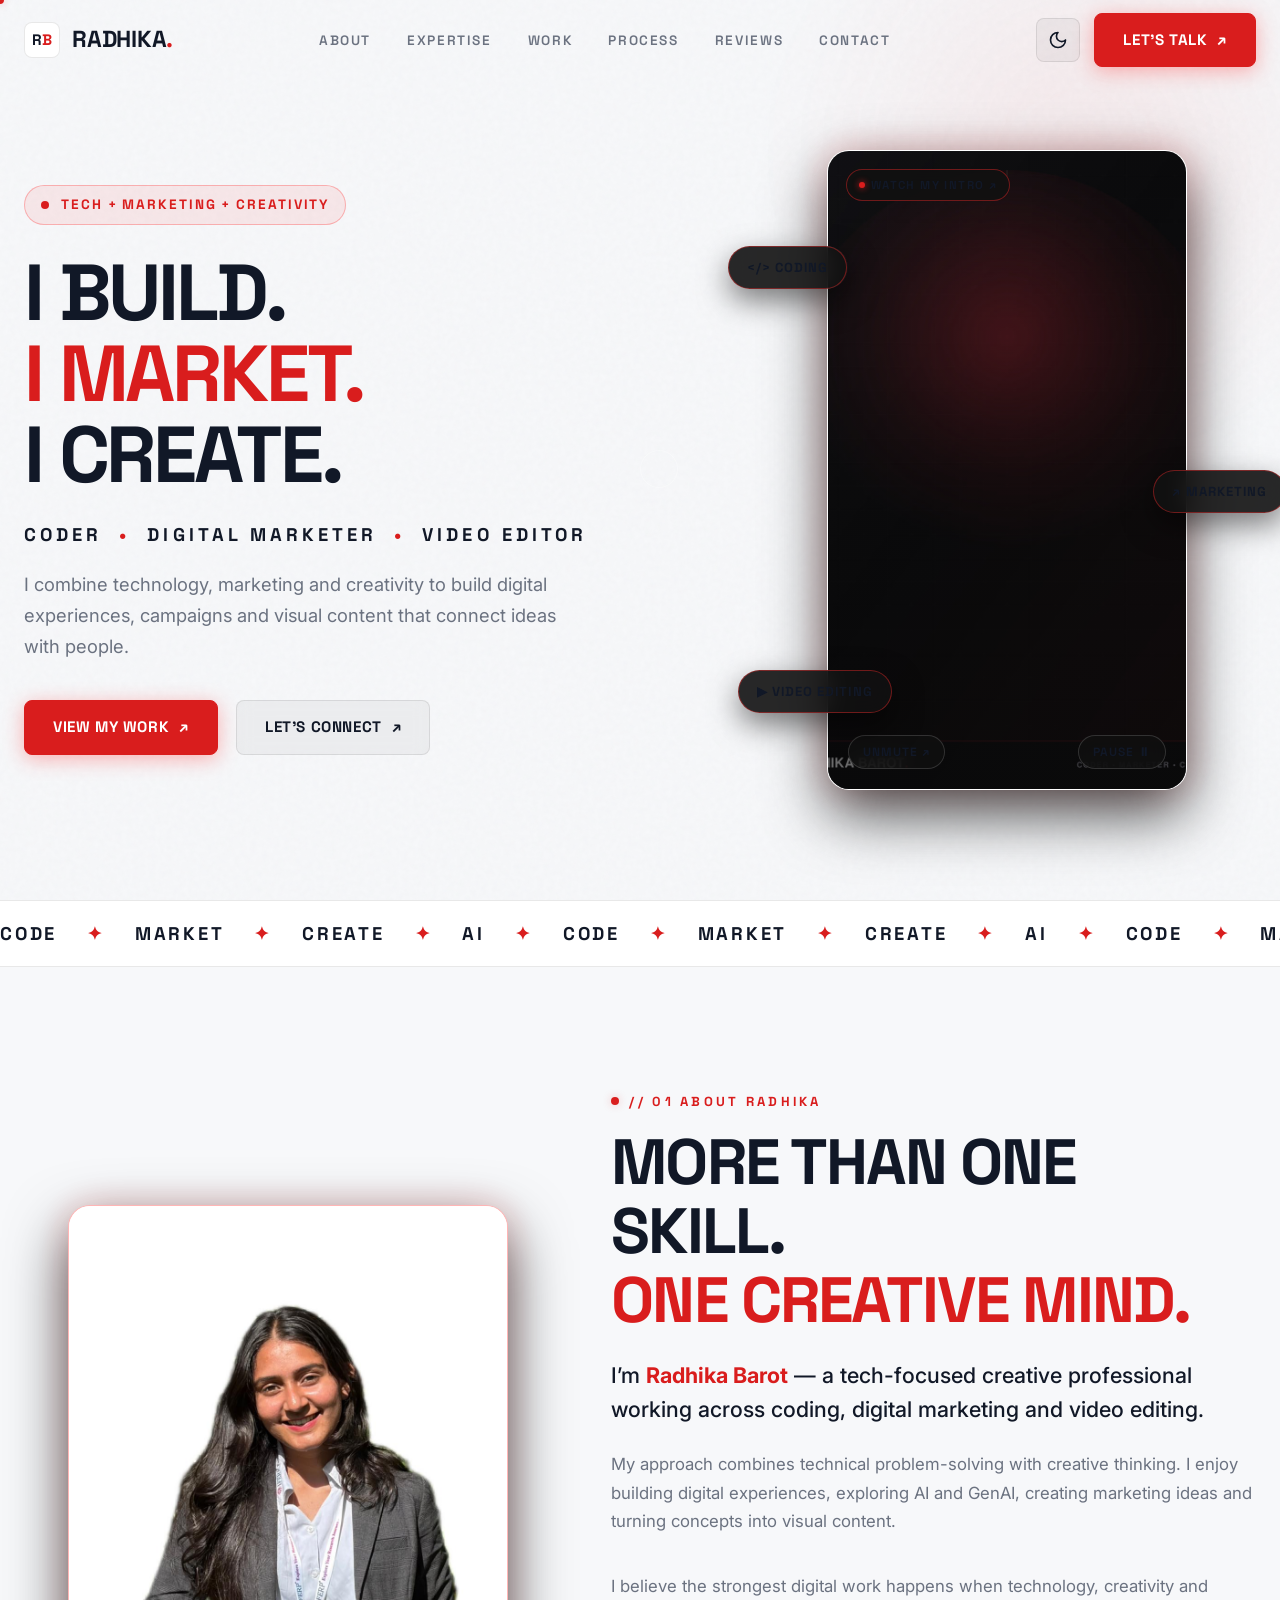
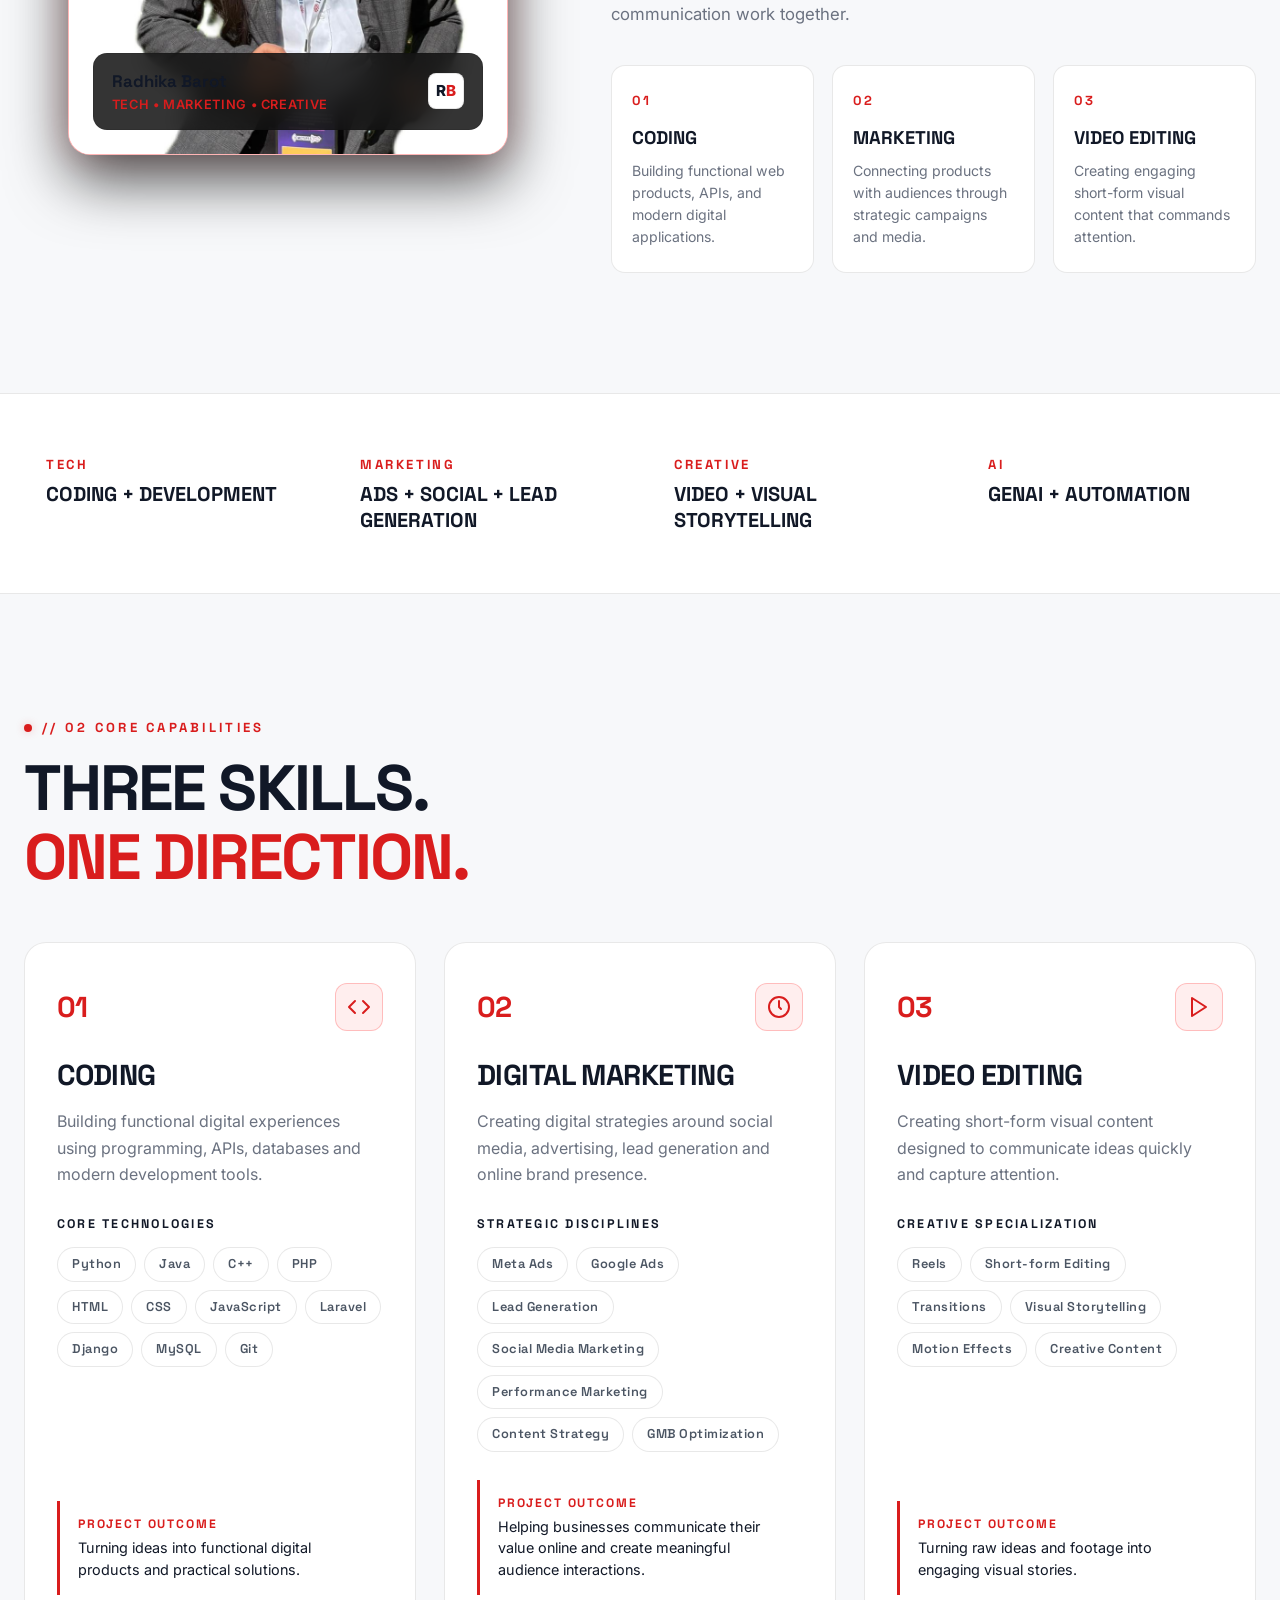
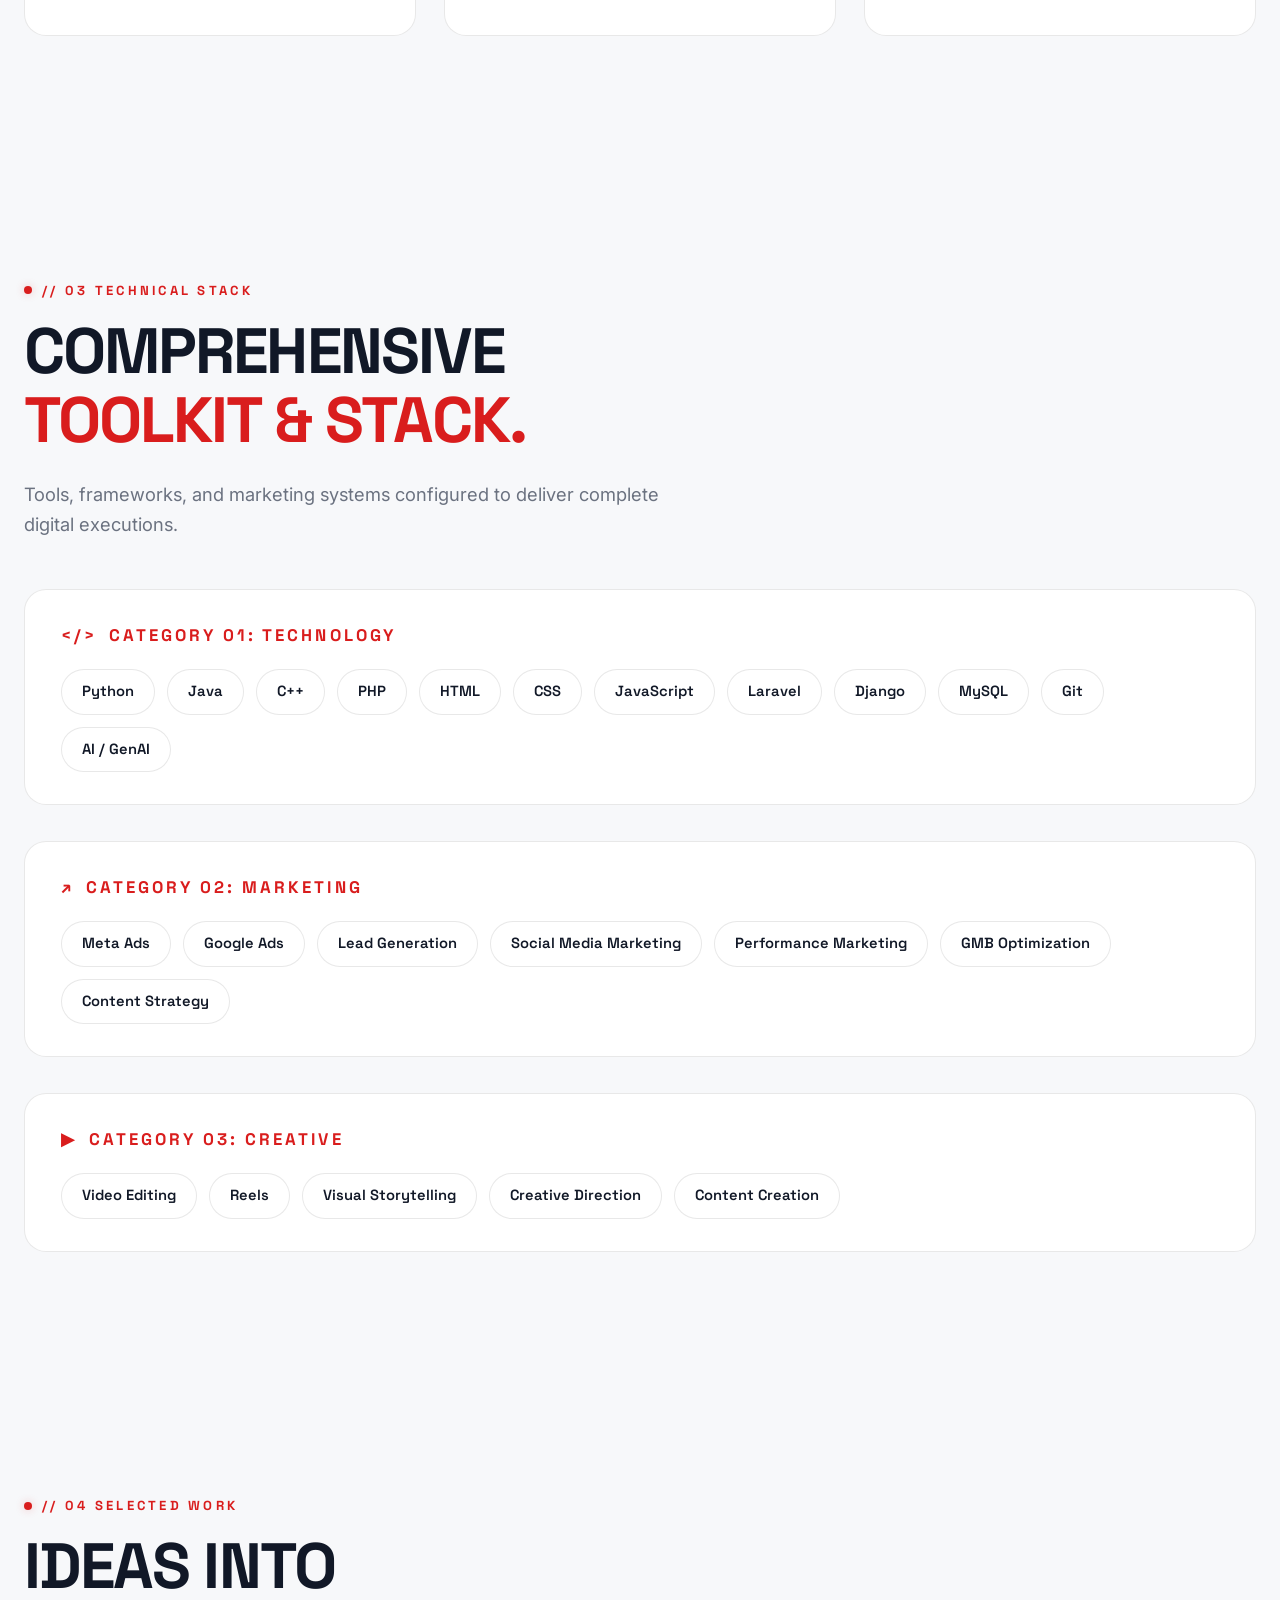
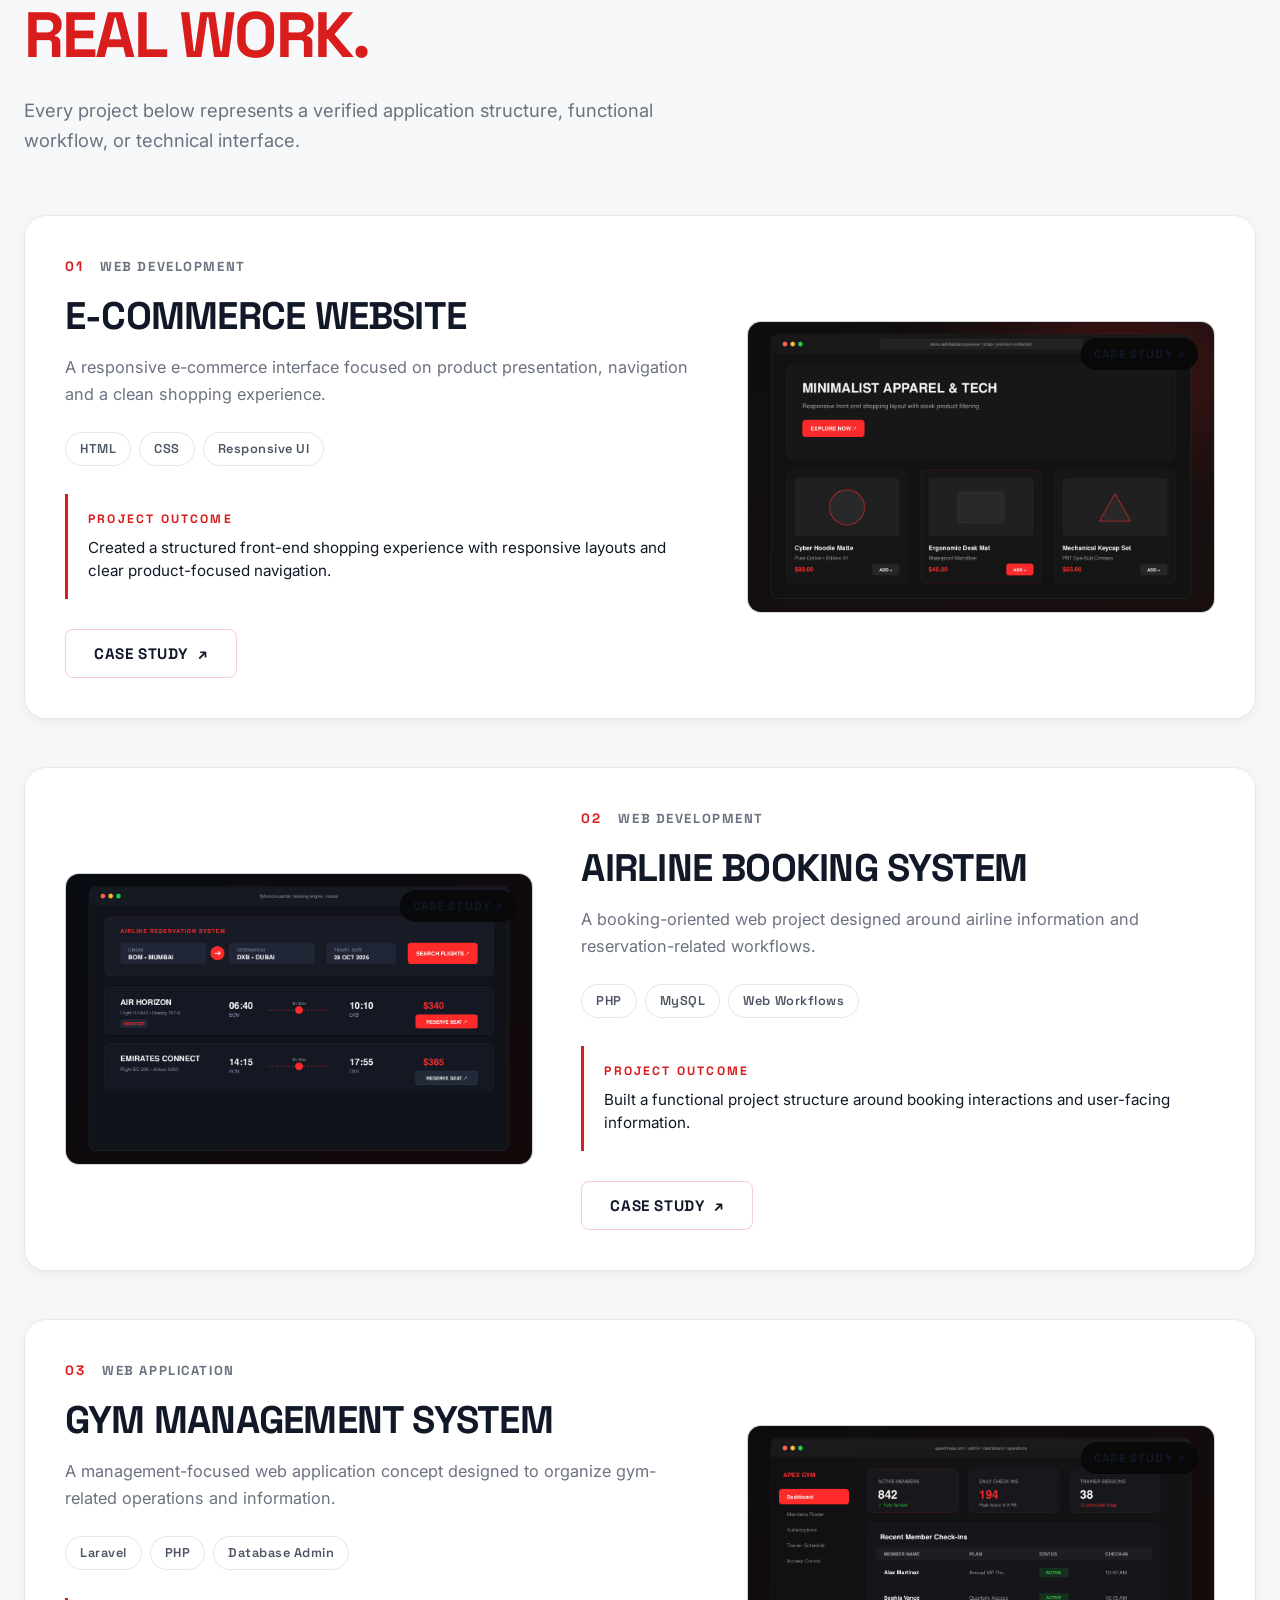
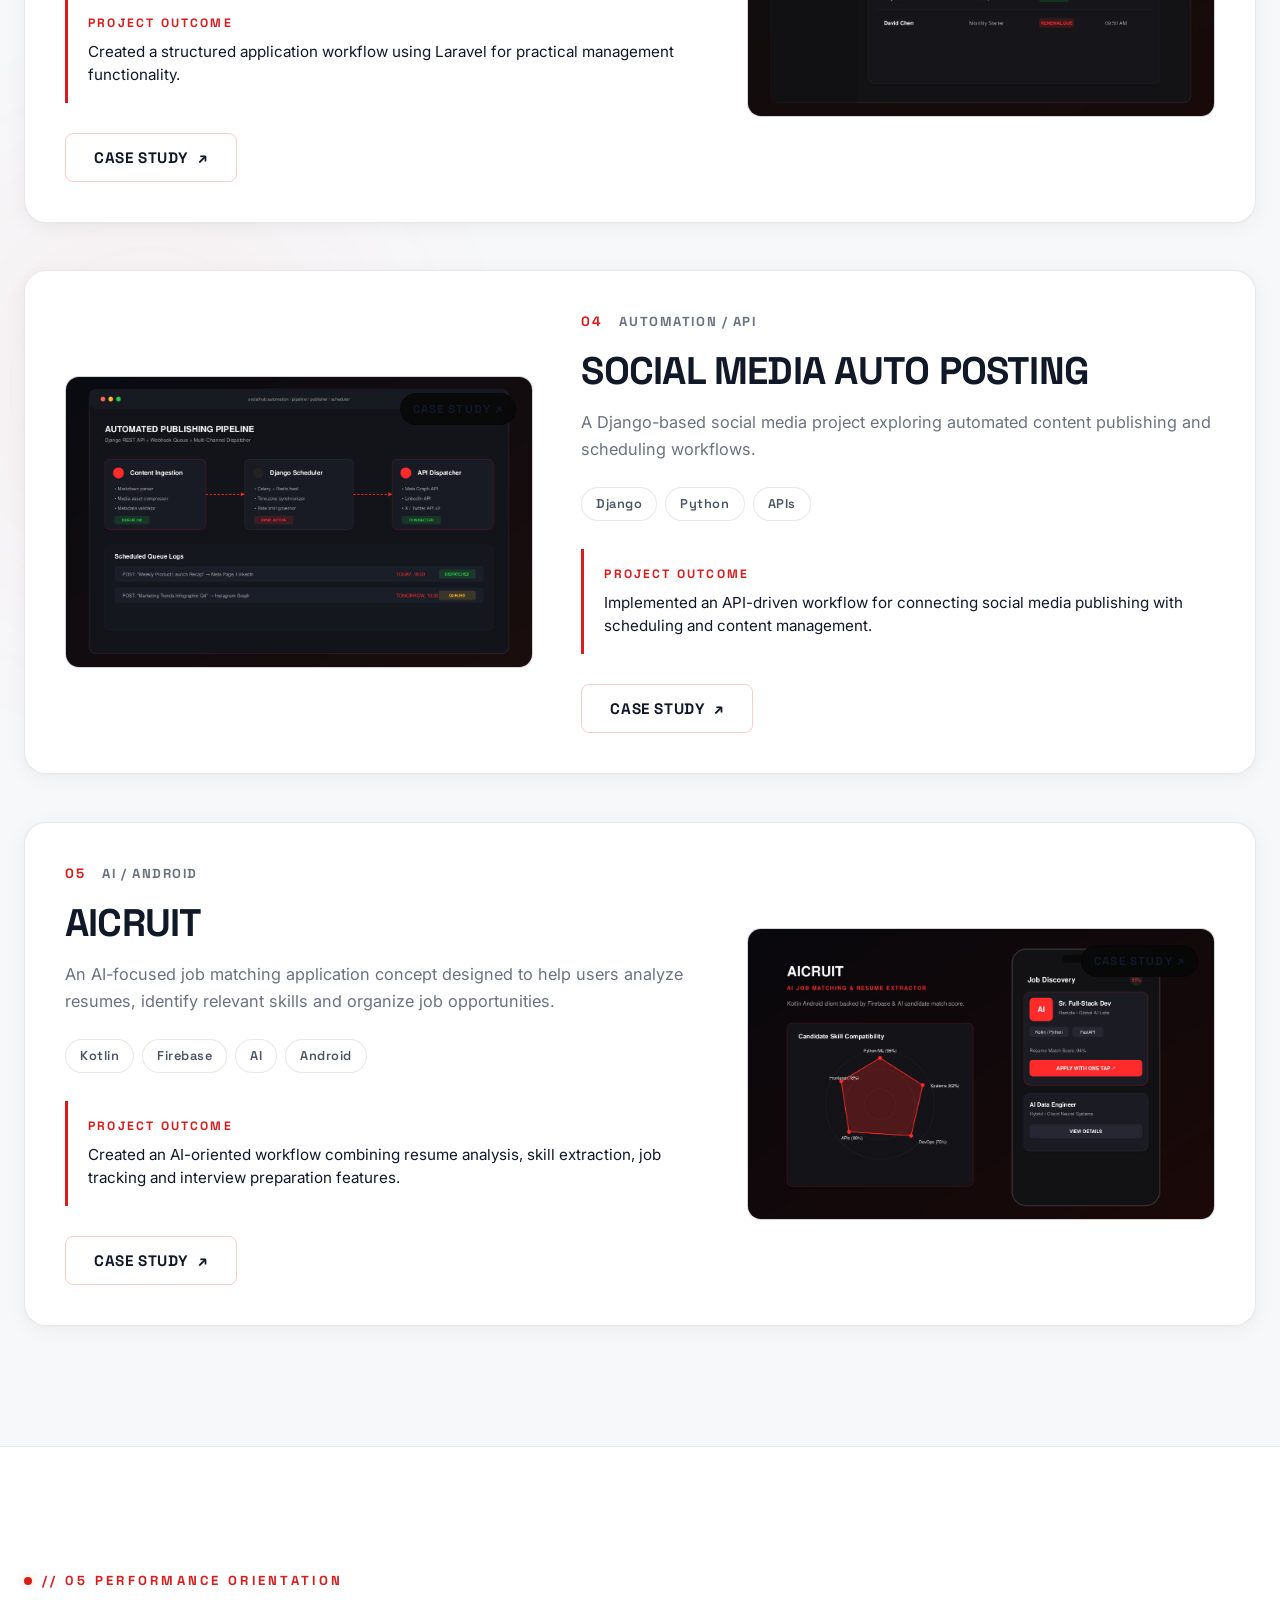
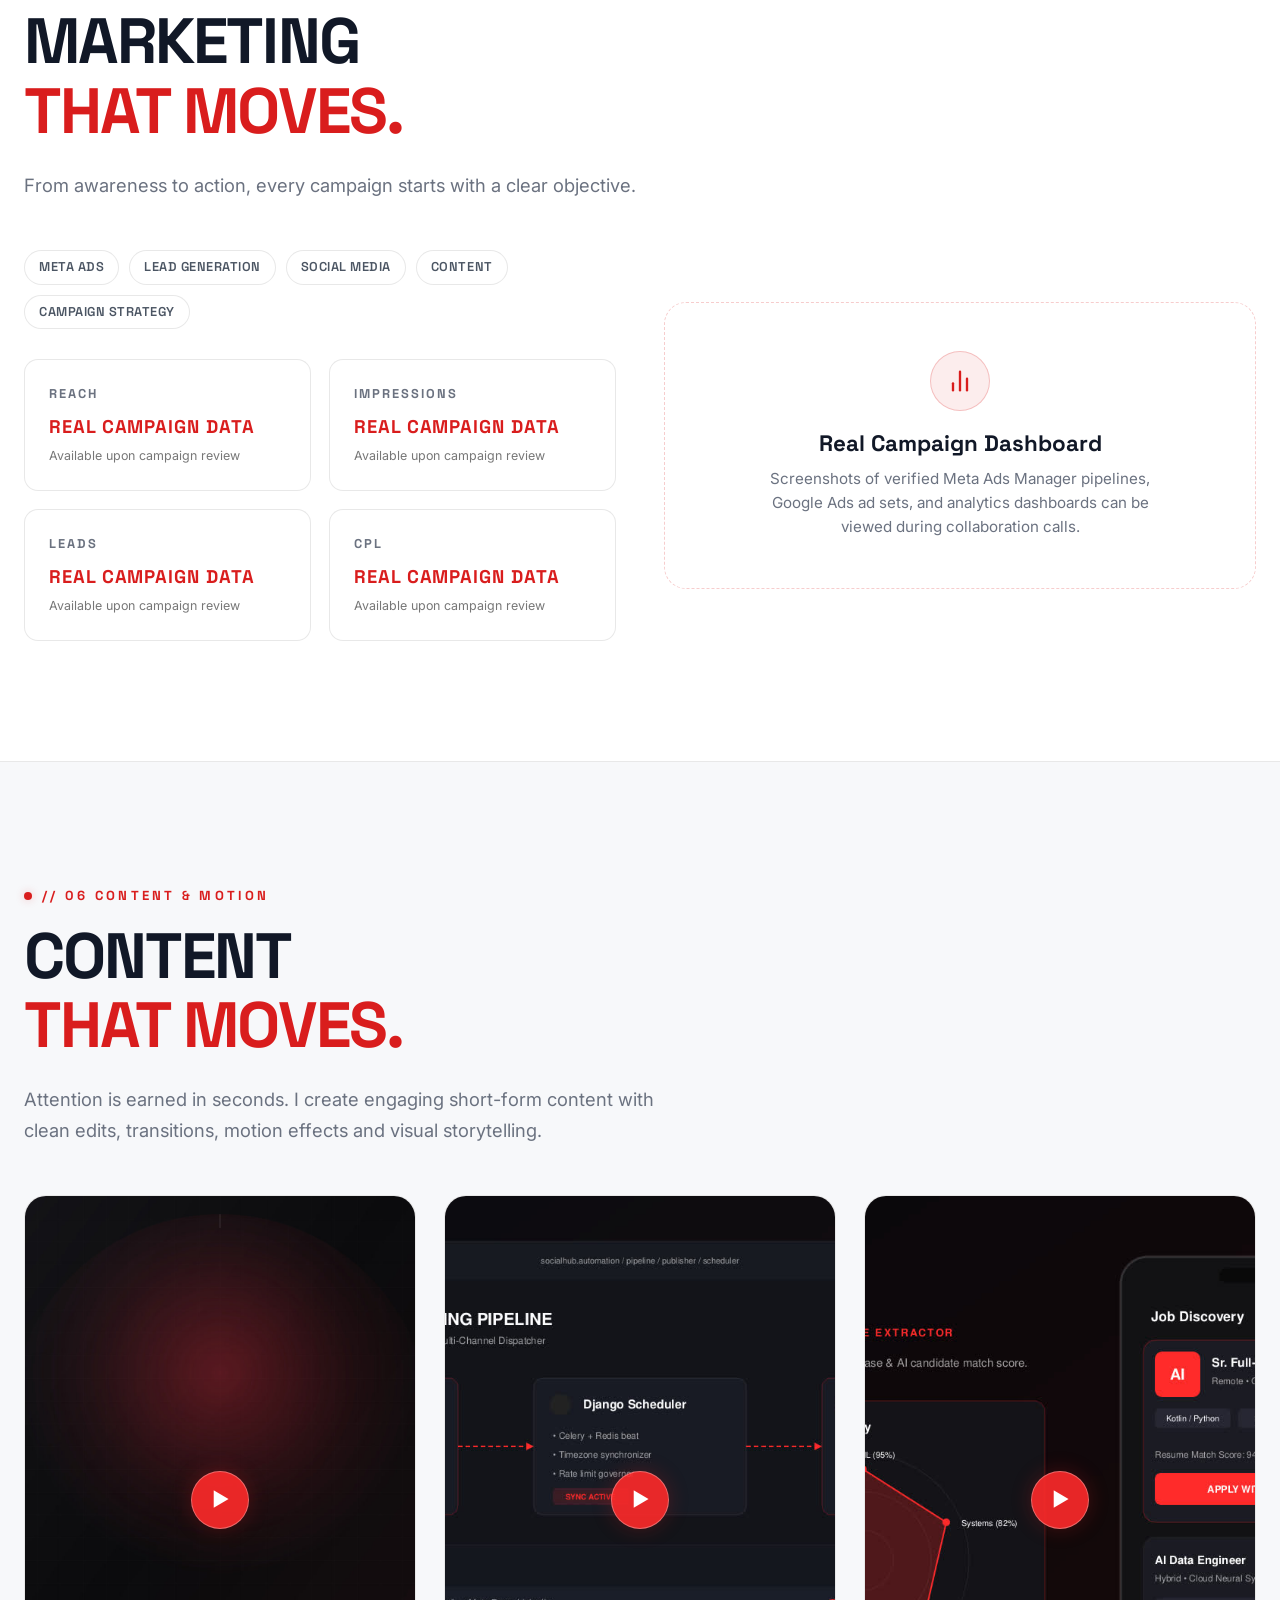
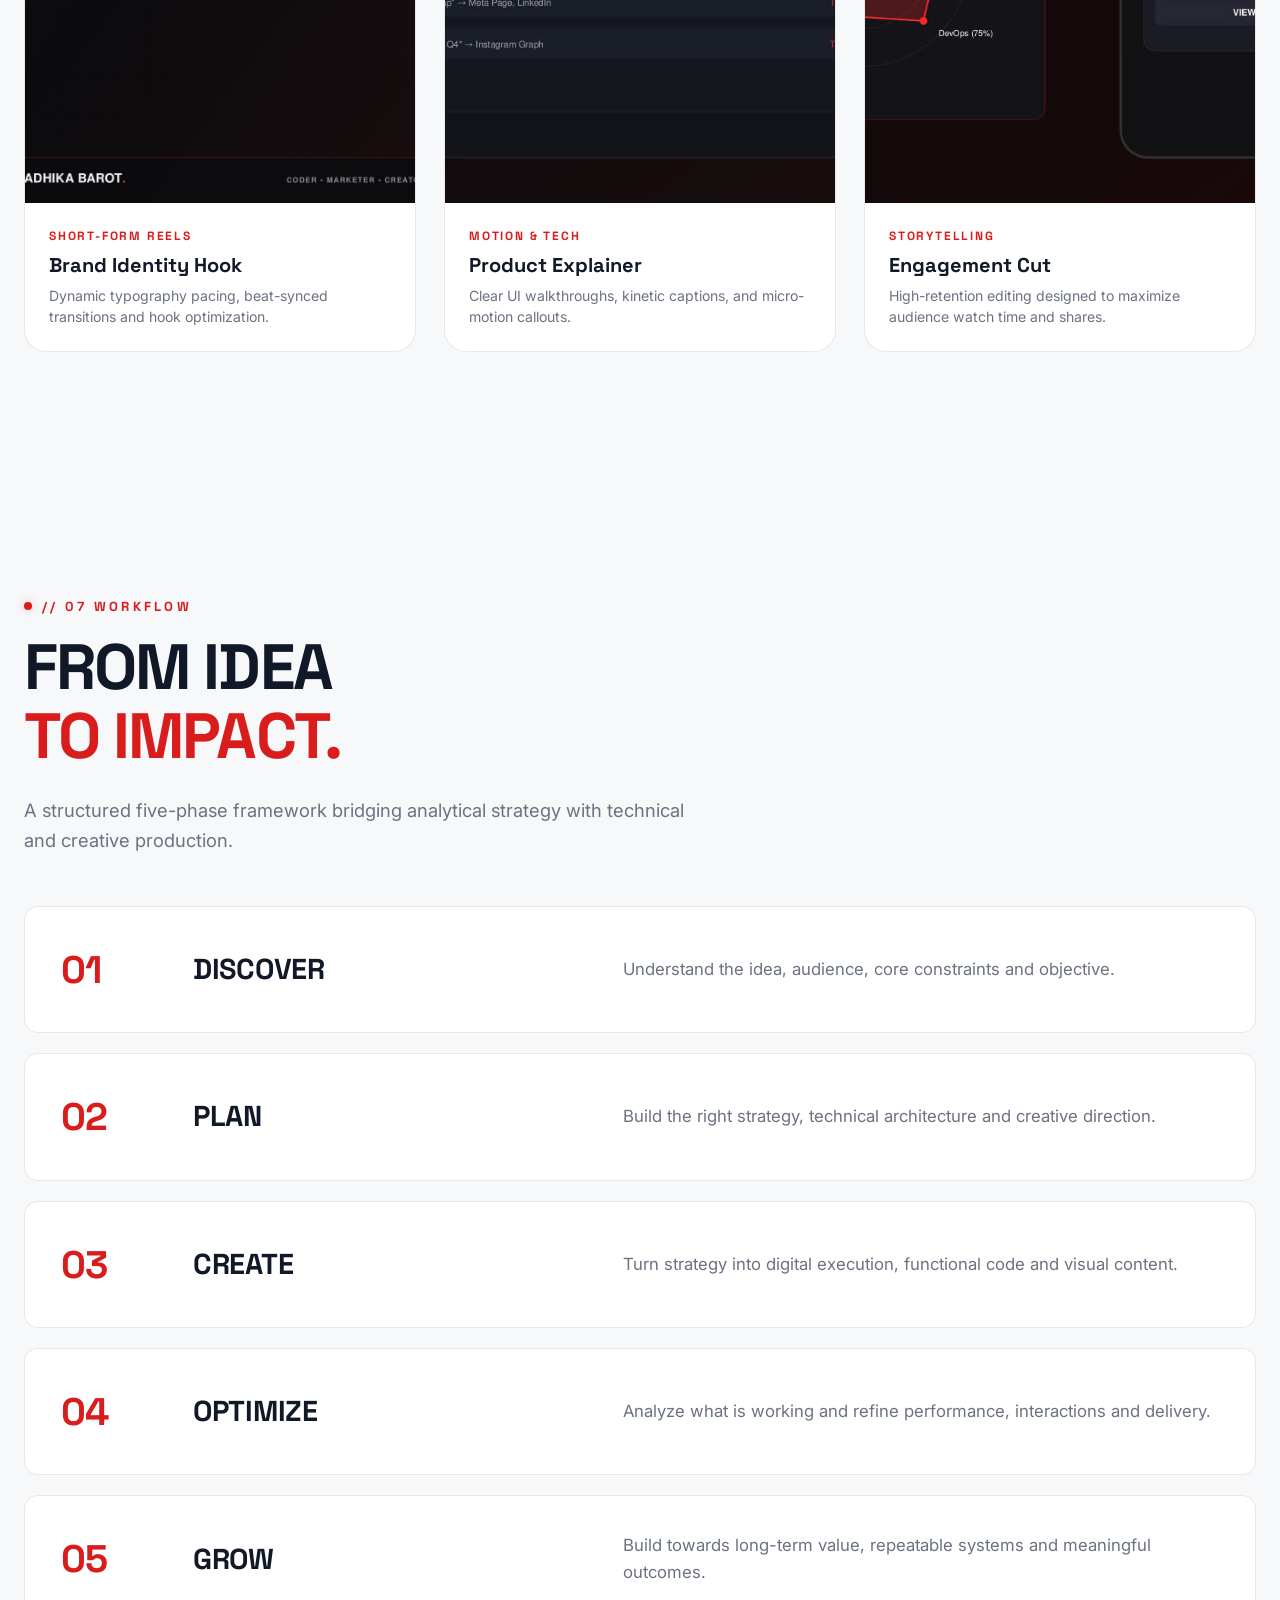
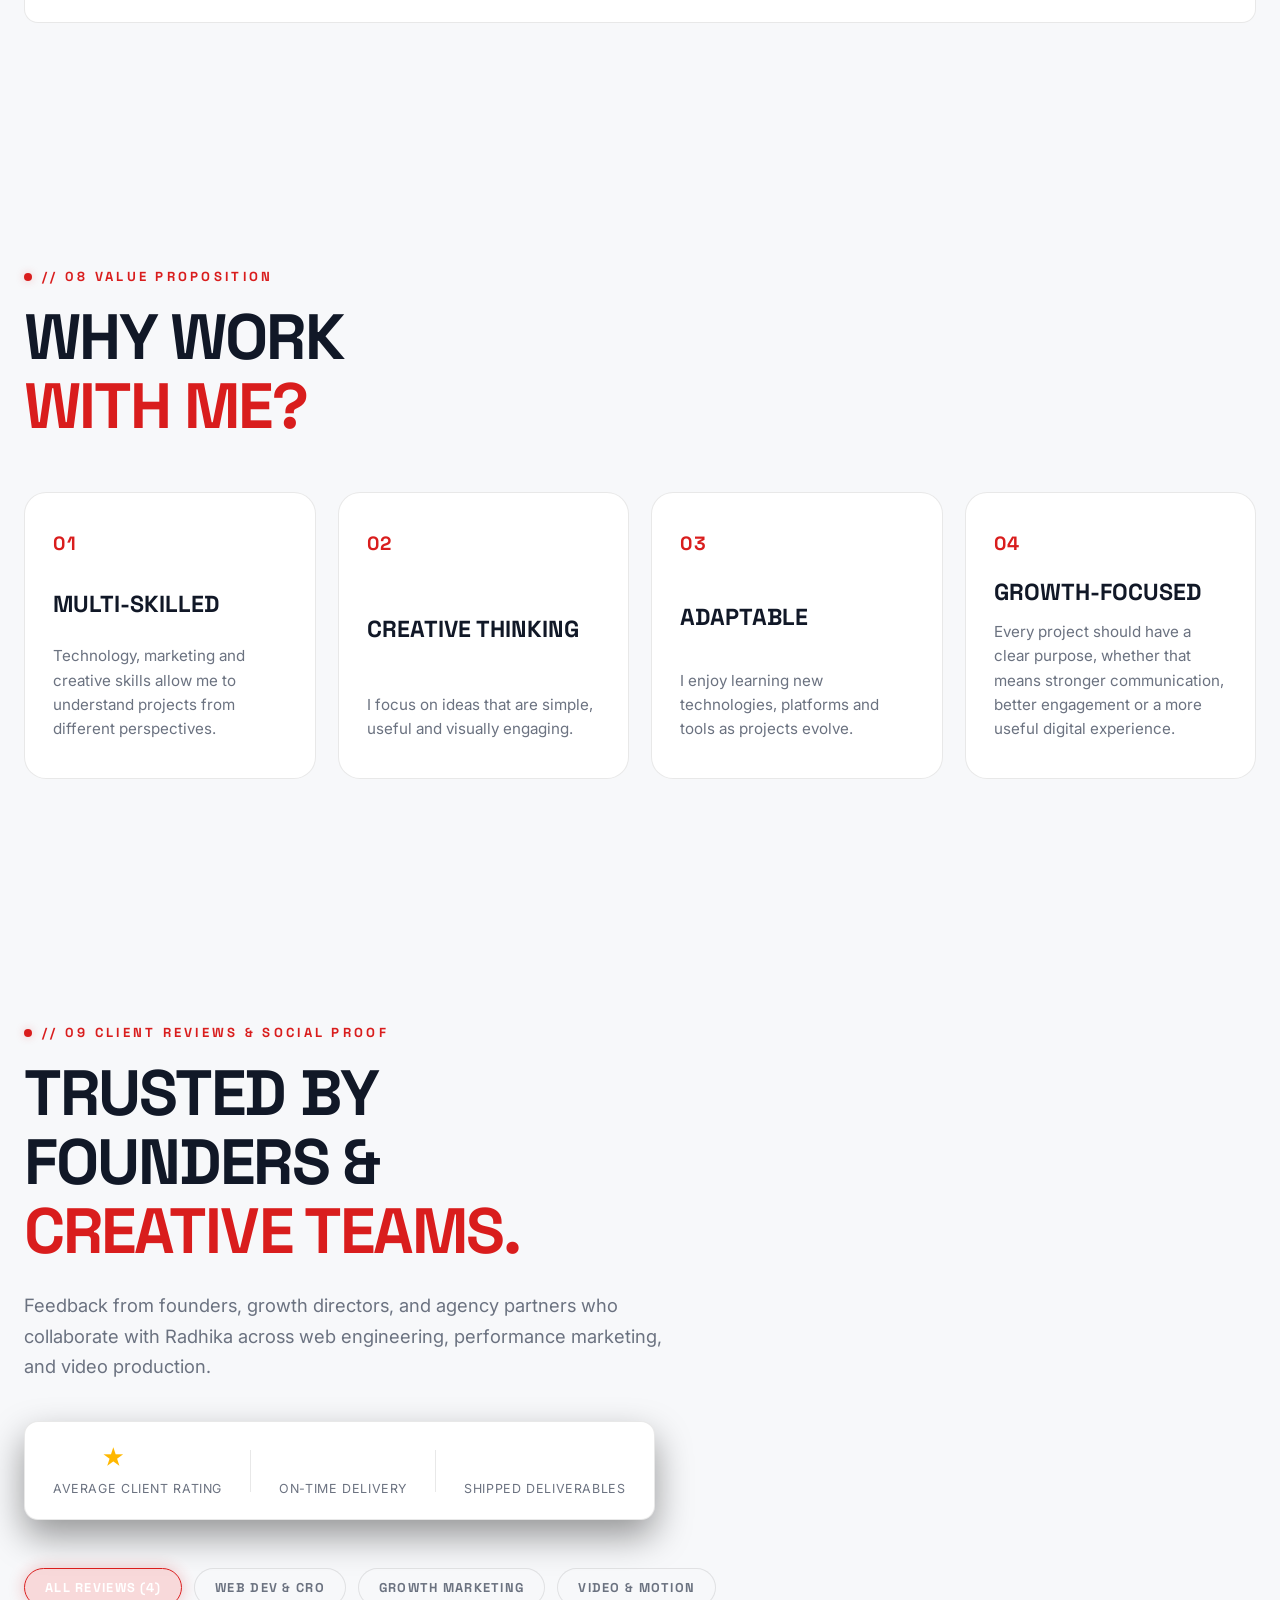
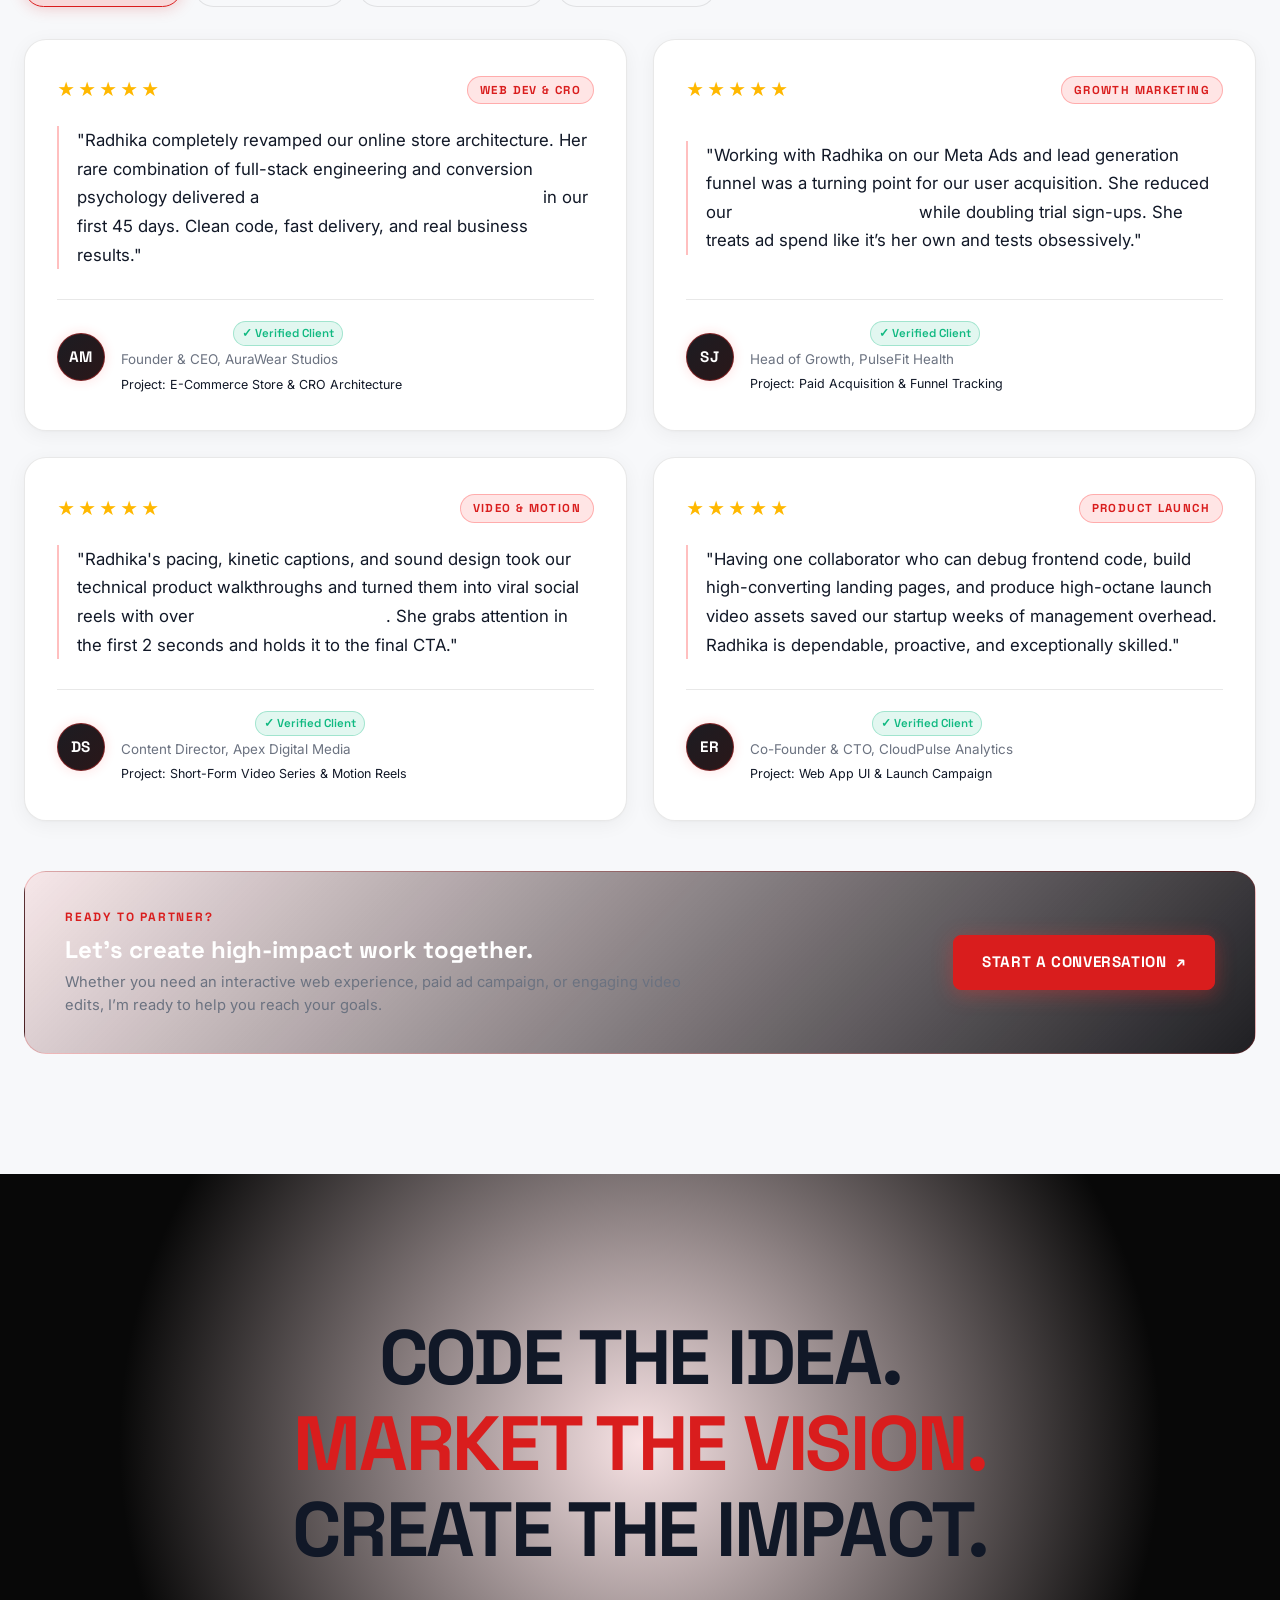
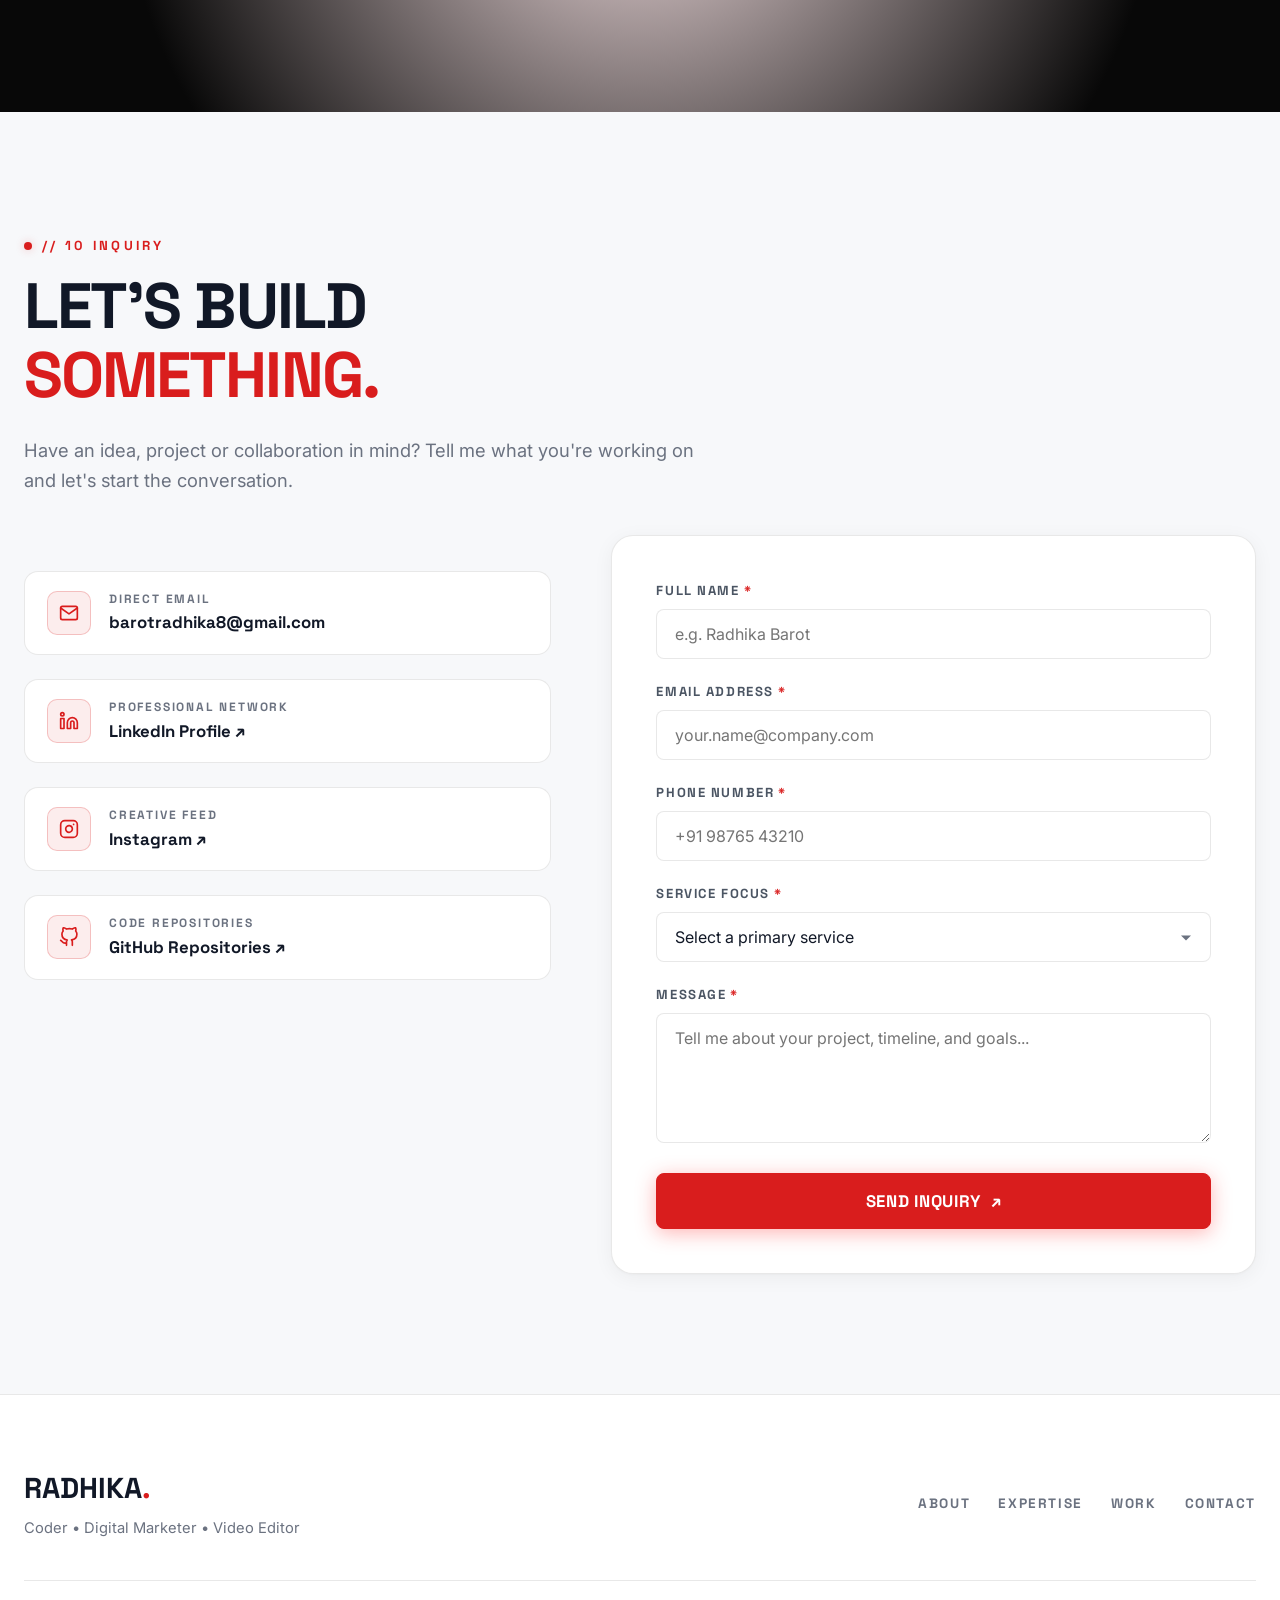
==== commit 6085b304: "Update index.html" ====
--- a/index.html
+++ b/index.html
@@ -276,7 +276,7 @@
             <div class="about-photo-wrapper reveal-fade-up">
               <div class="about-photo-frame" id="about-profile-card">
                 <img 
-                  src="assets/images/radhika-profile.jpg" 
+                  src="assets/images/Radhika_barot.jpeg" 
                   alt="Radhika Barot" 
                   class="about-photo-img" 
                   loading="lazy" 
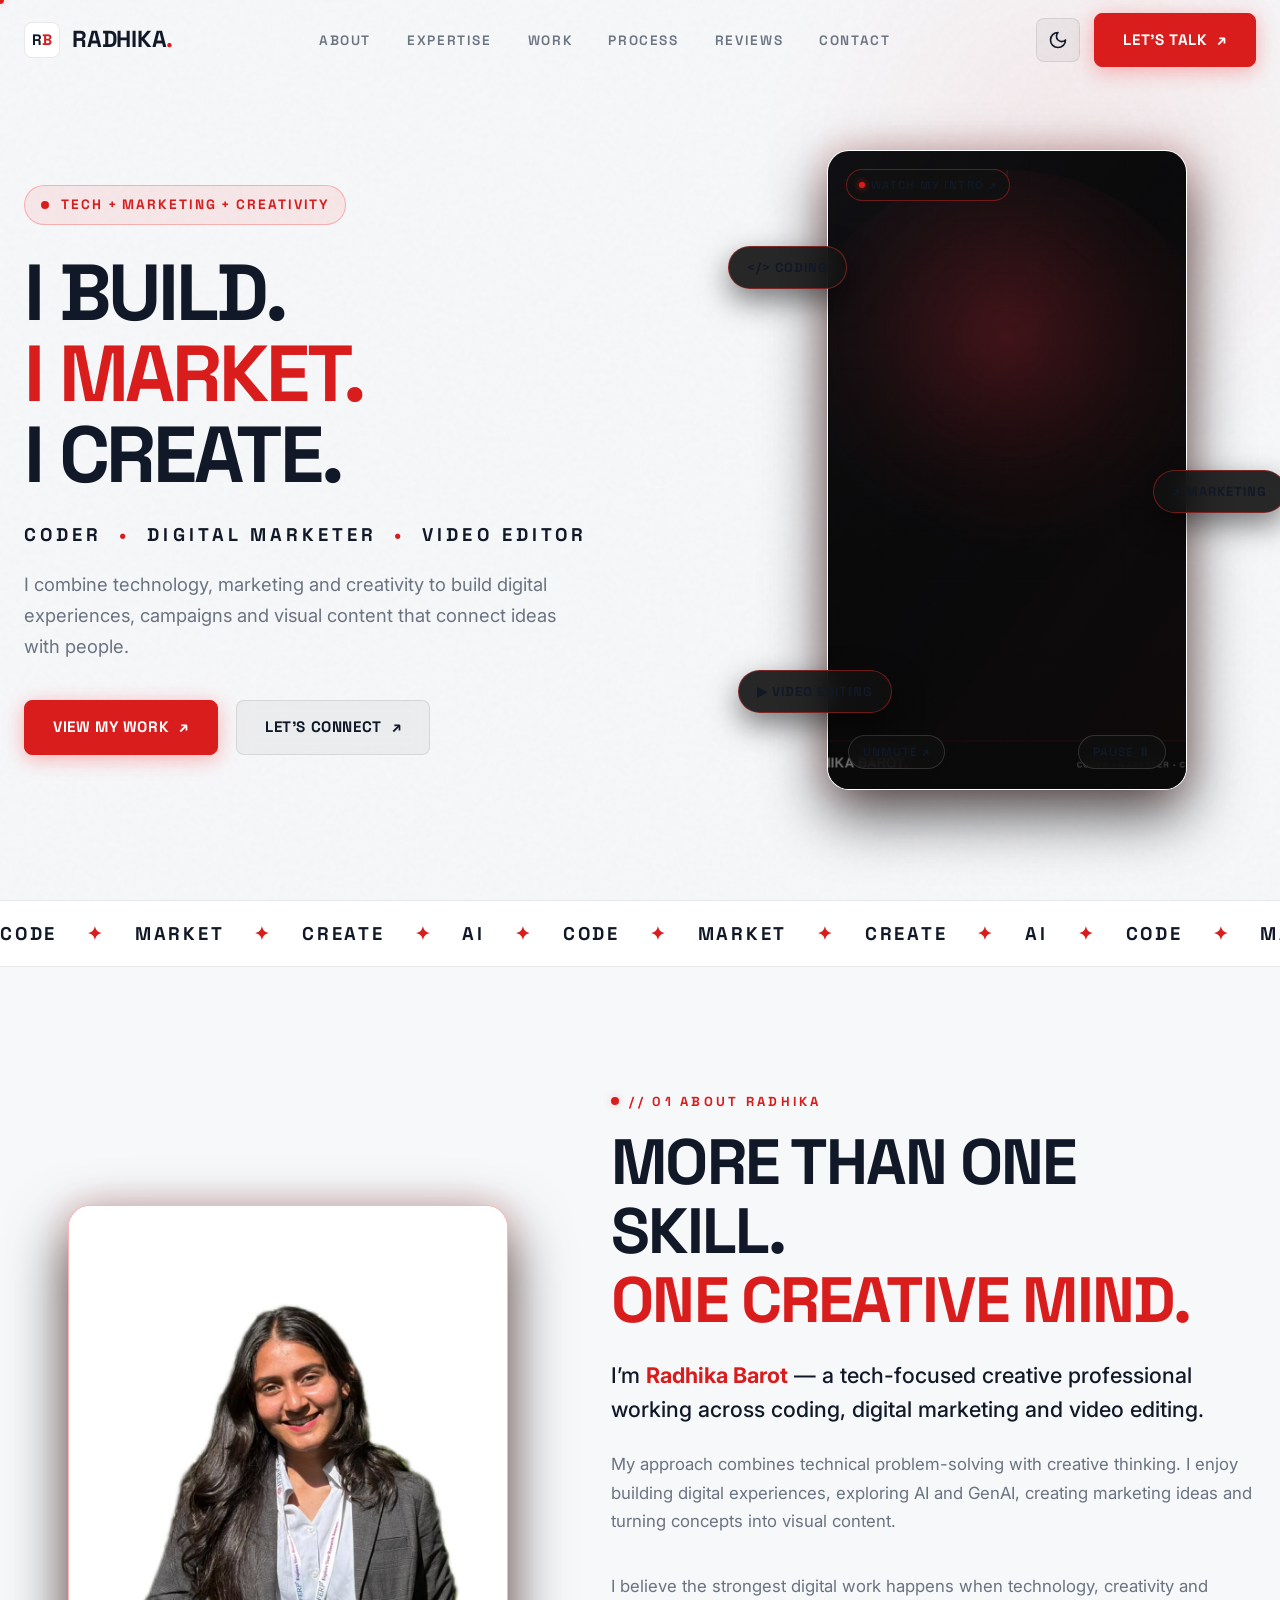
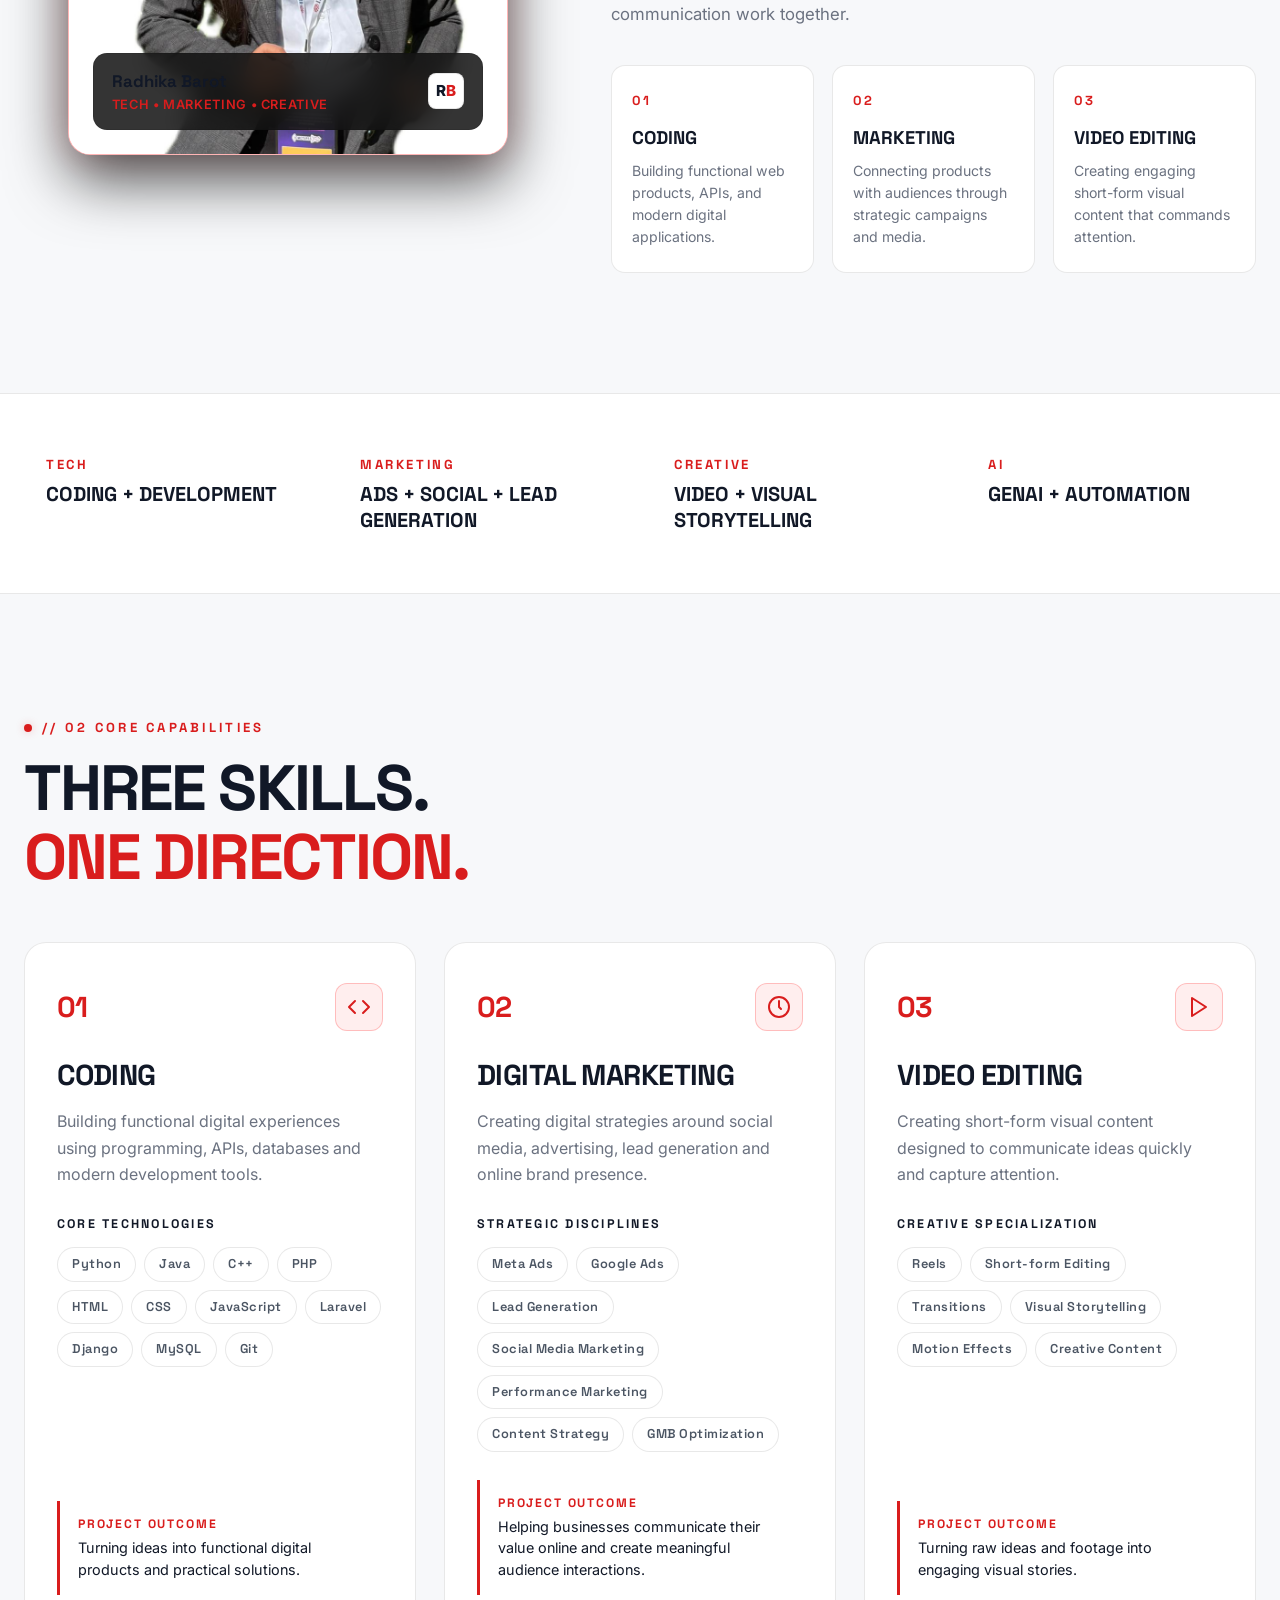
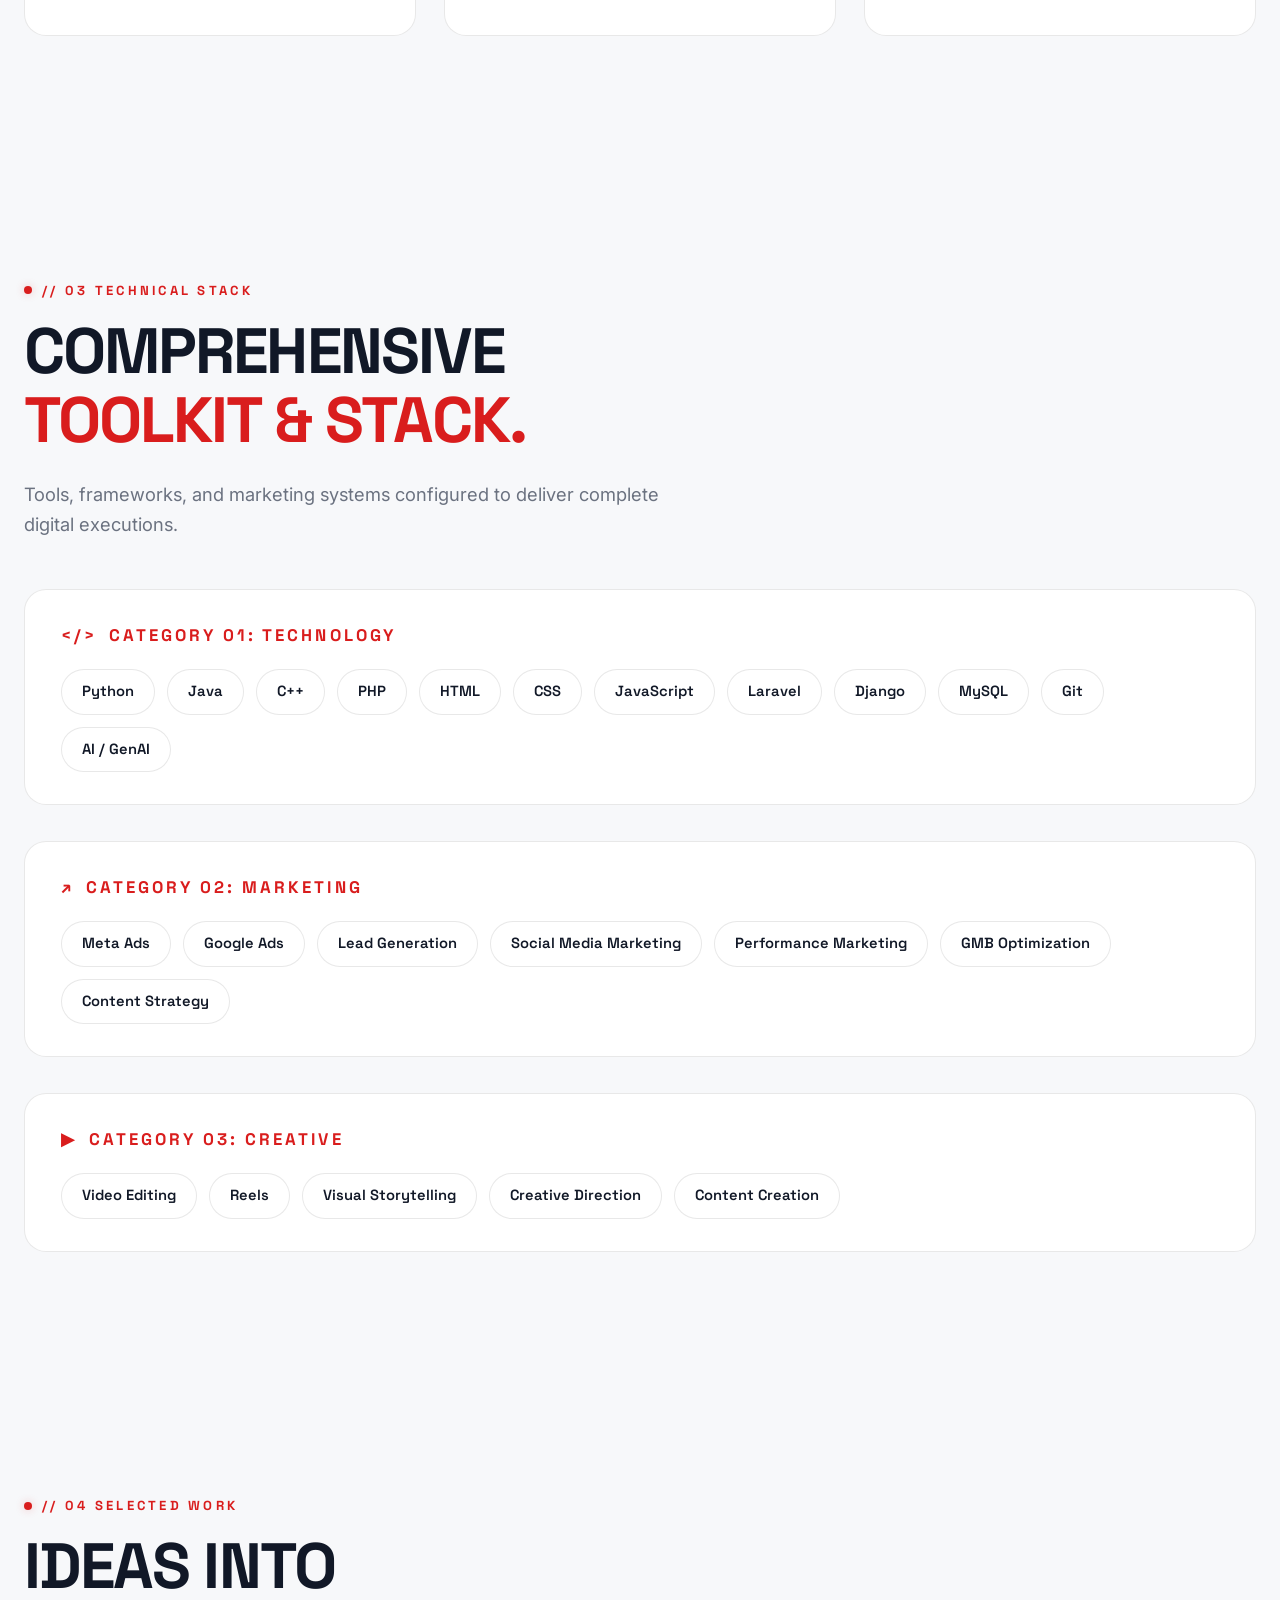
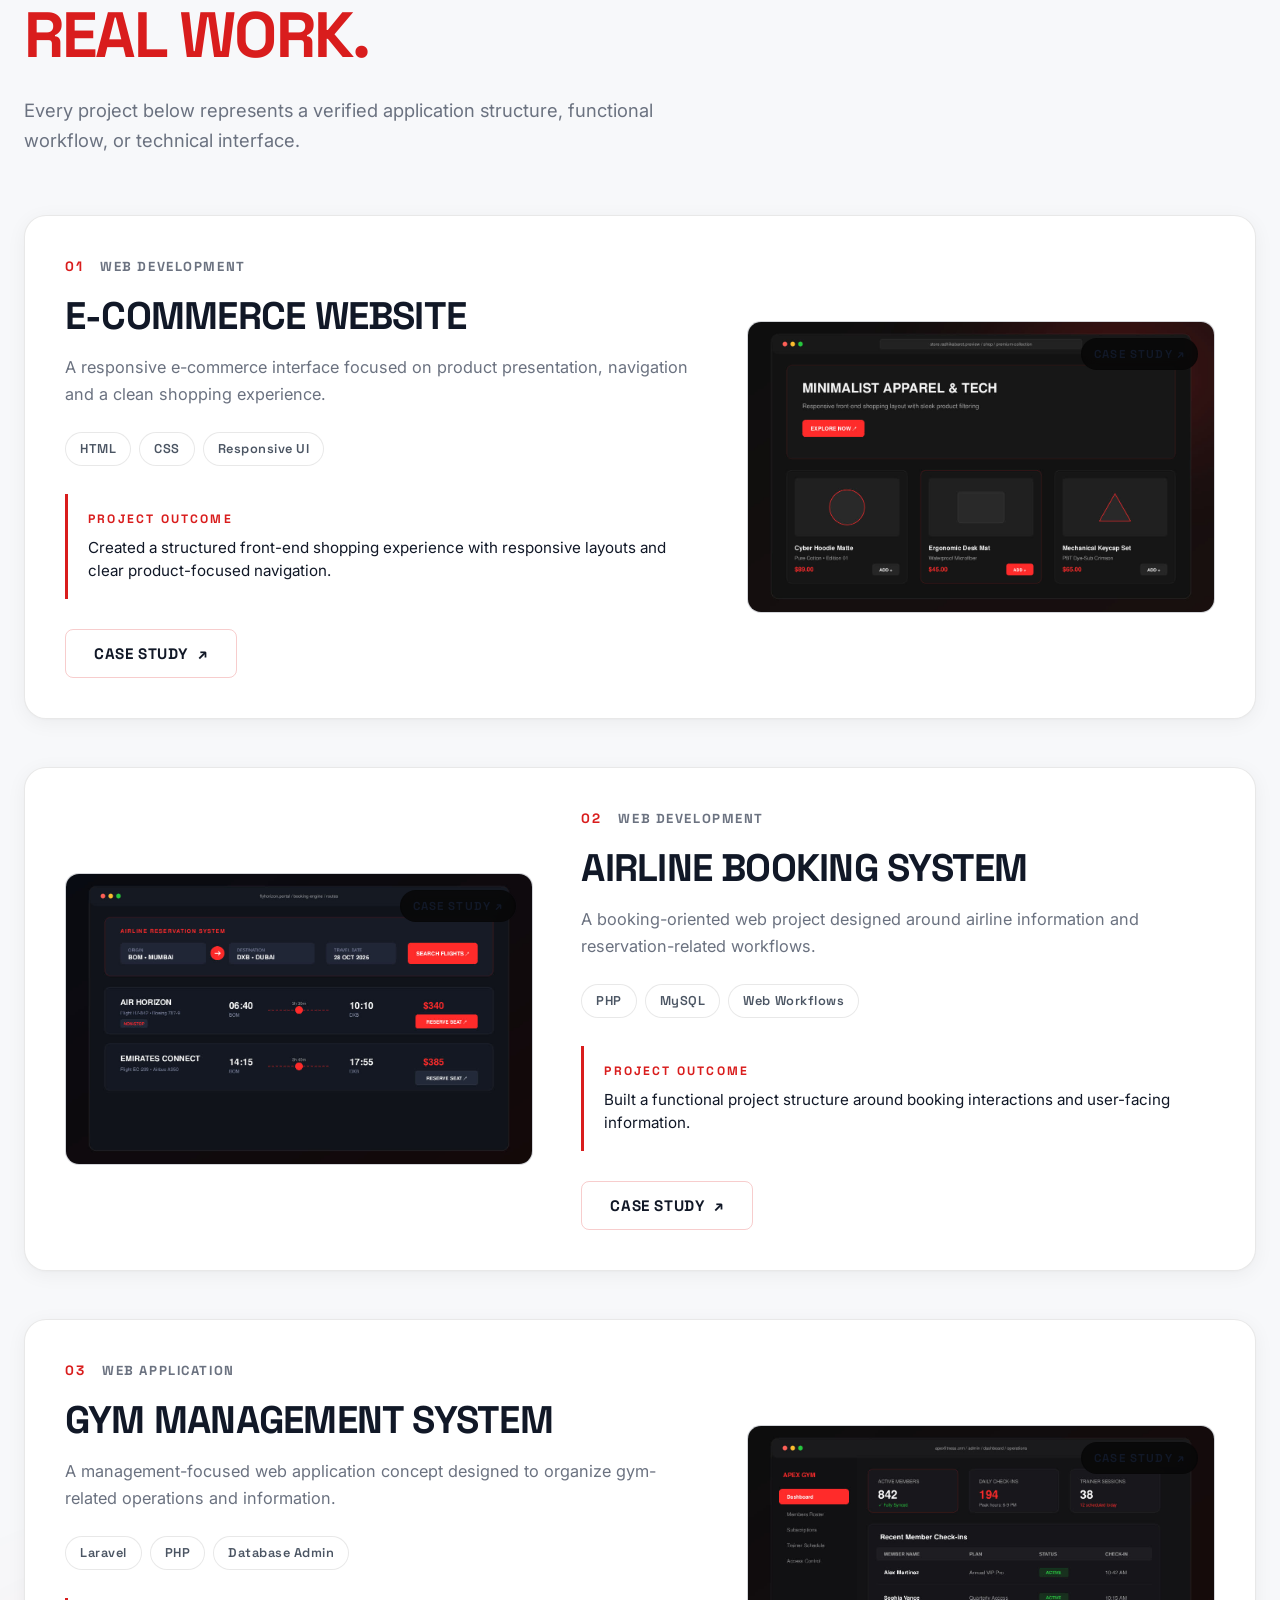
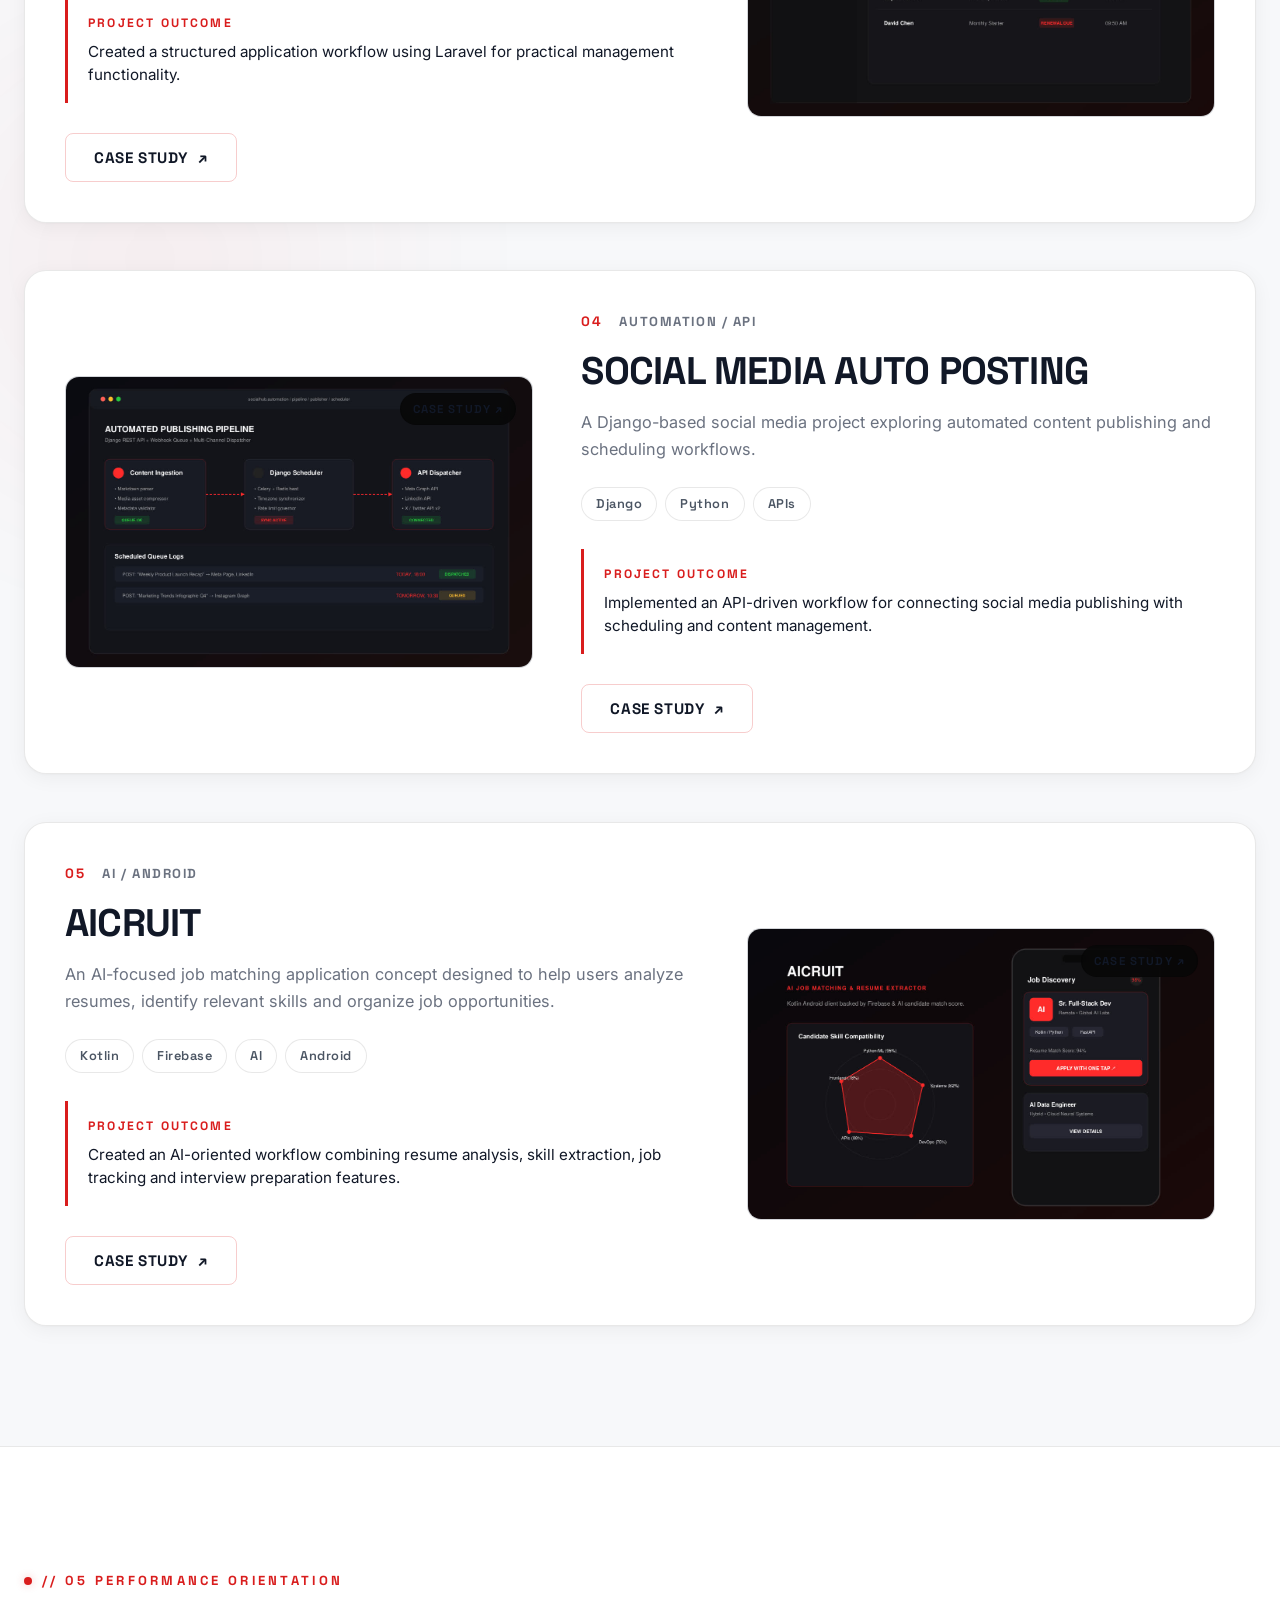
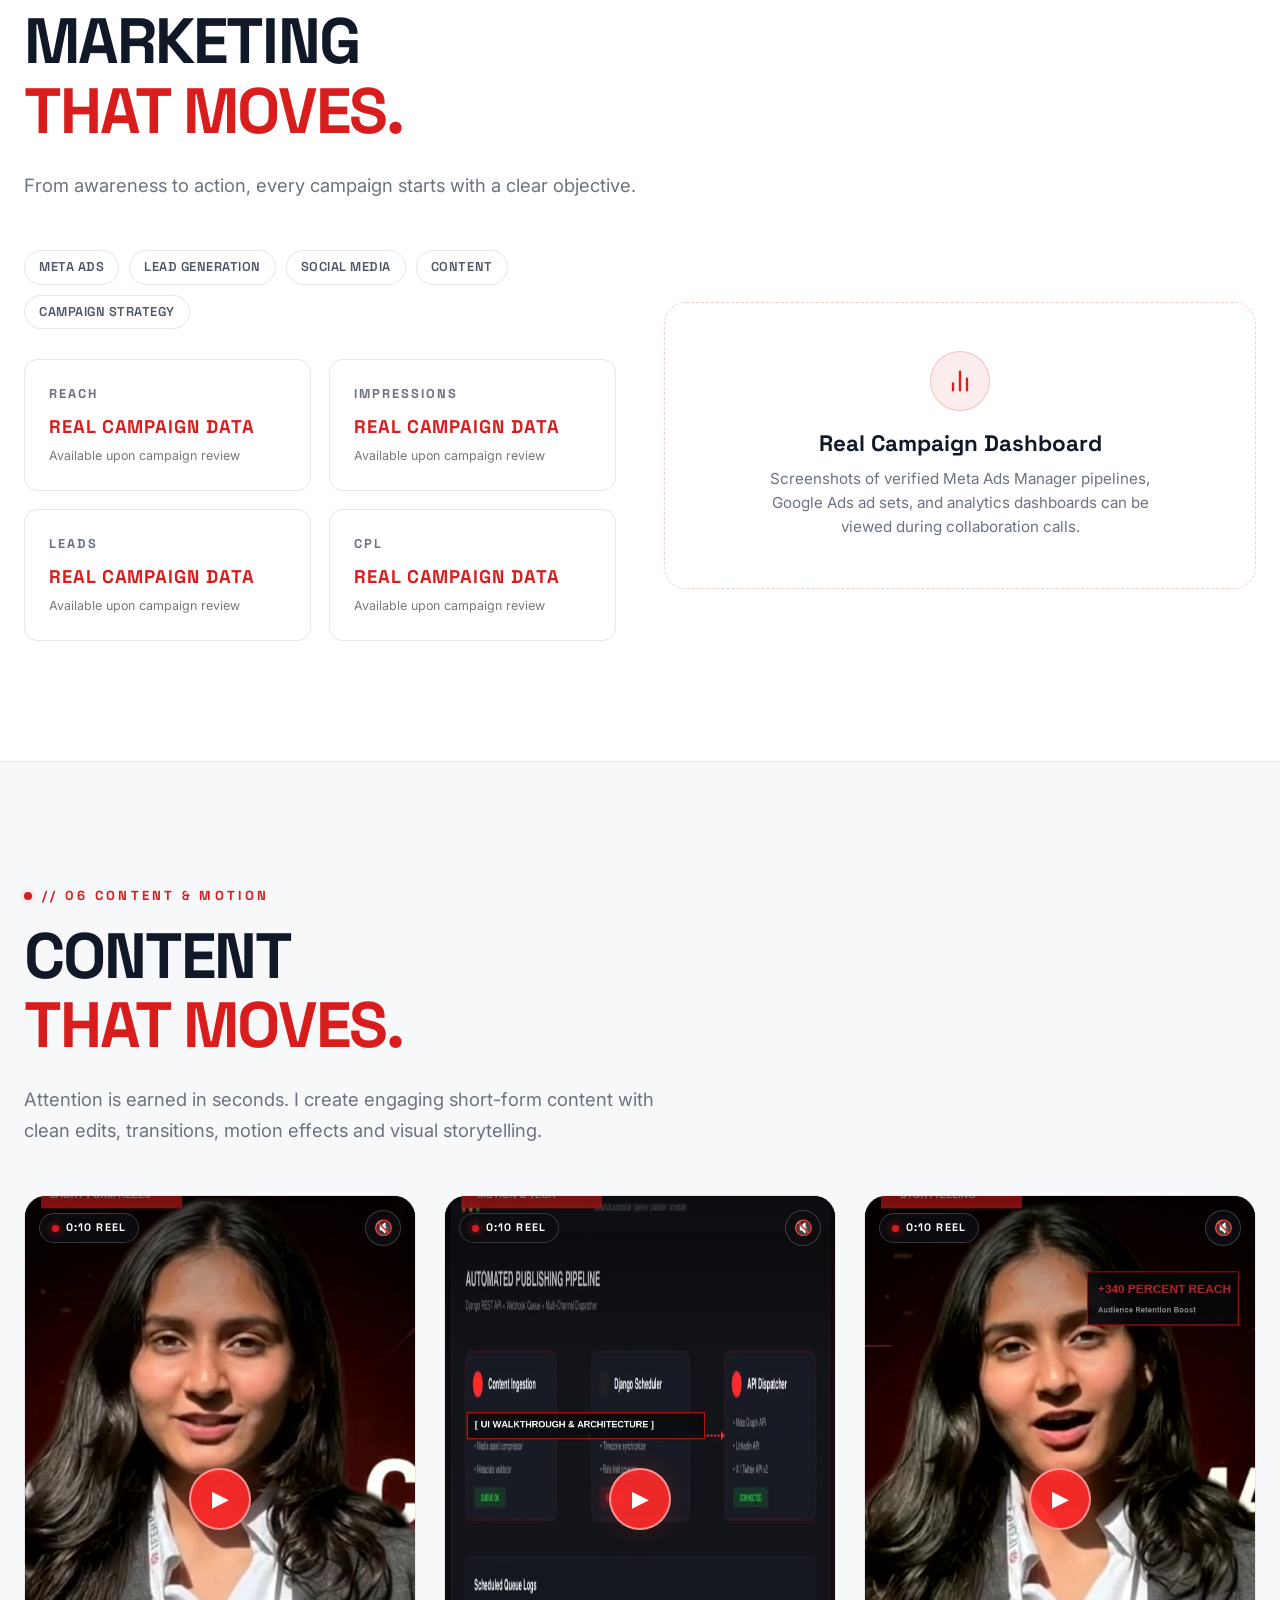
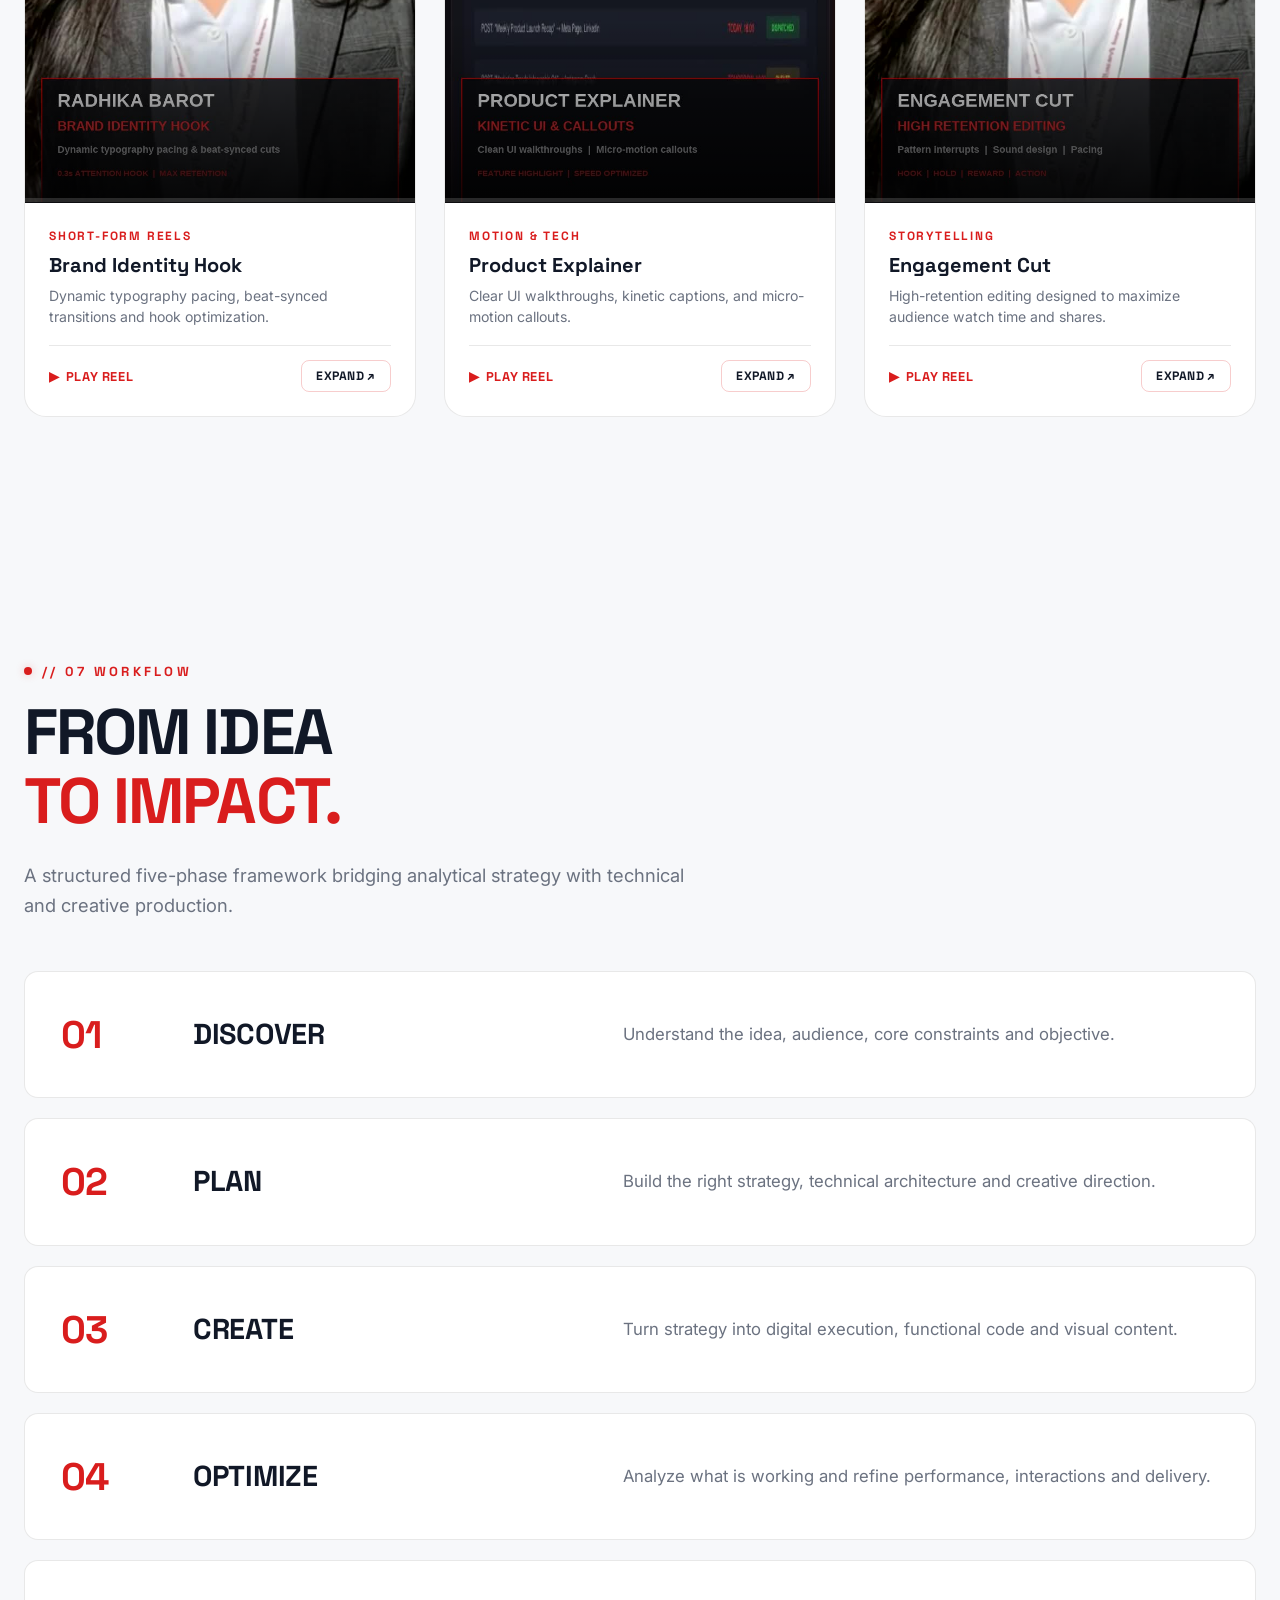
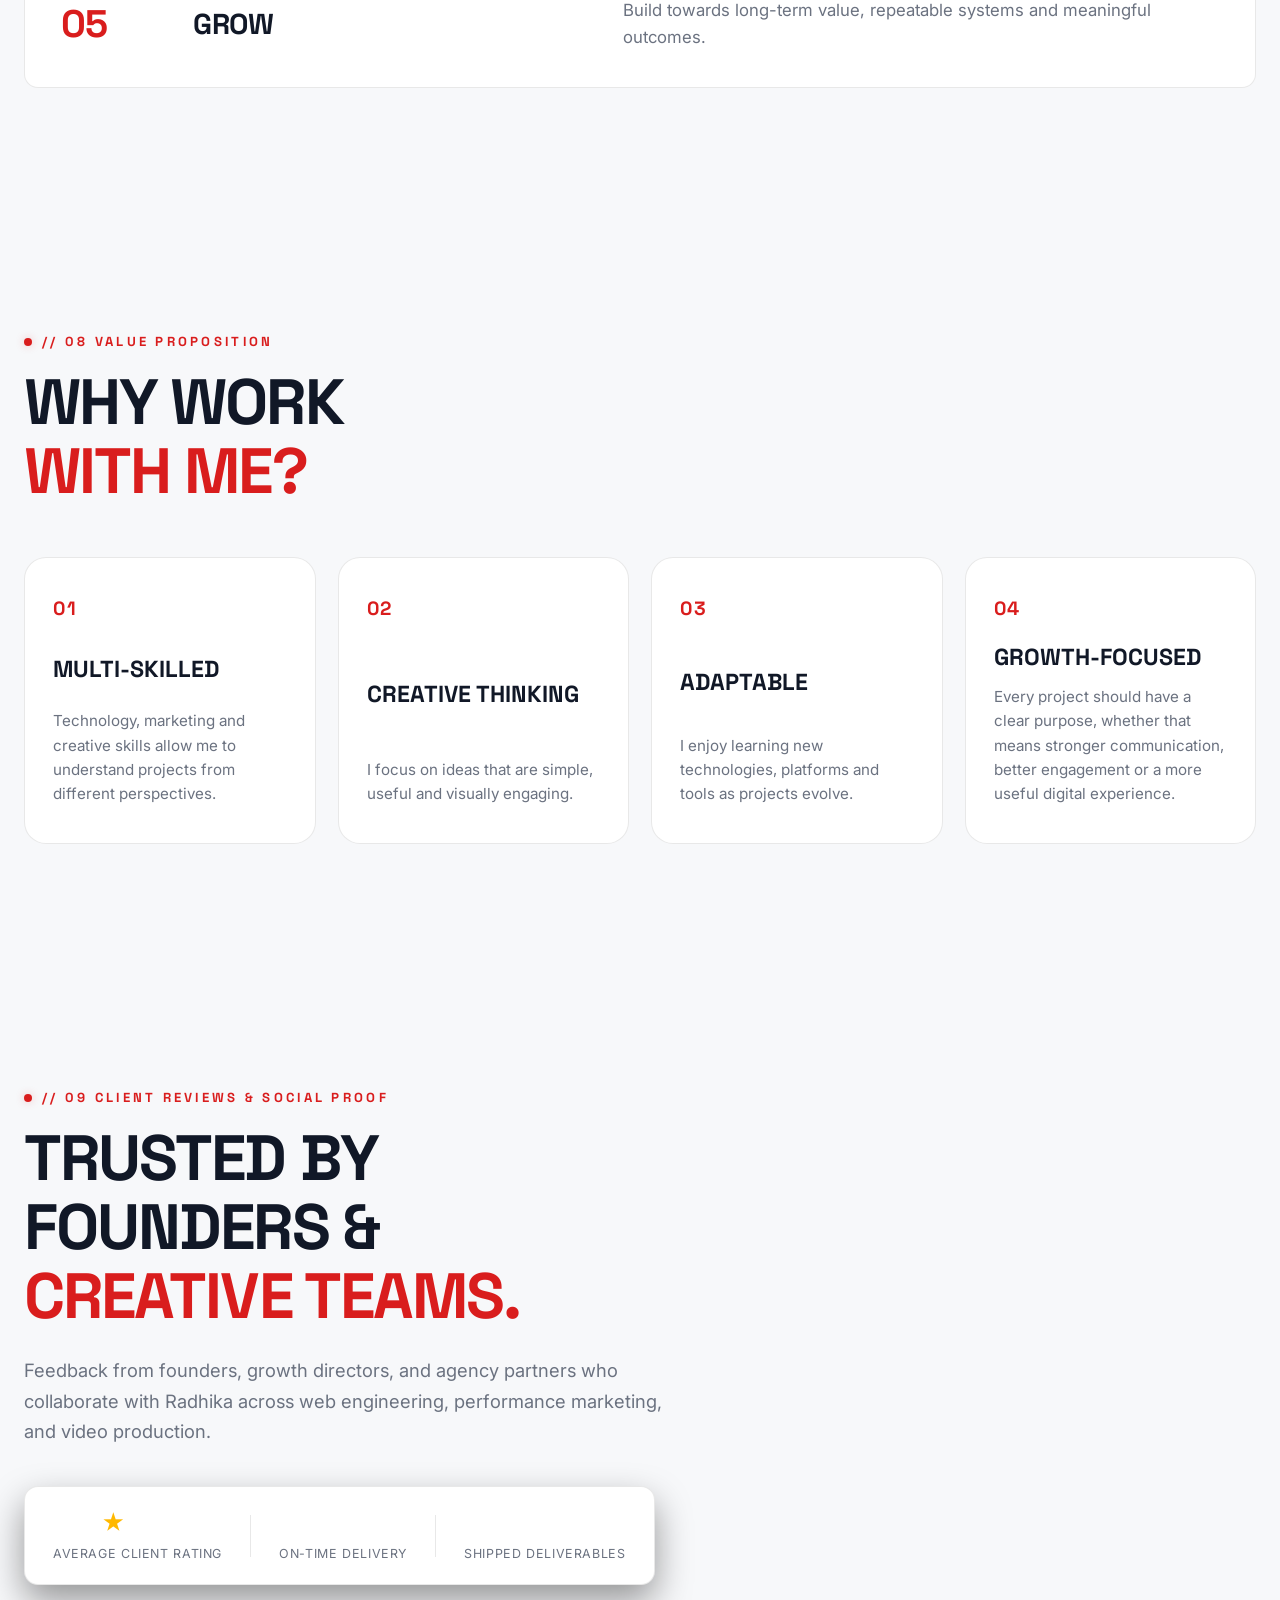
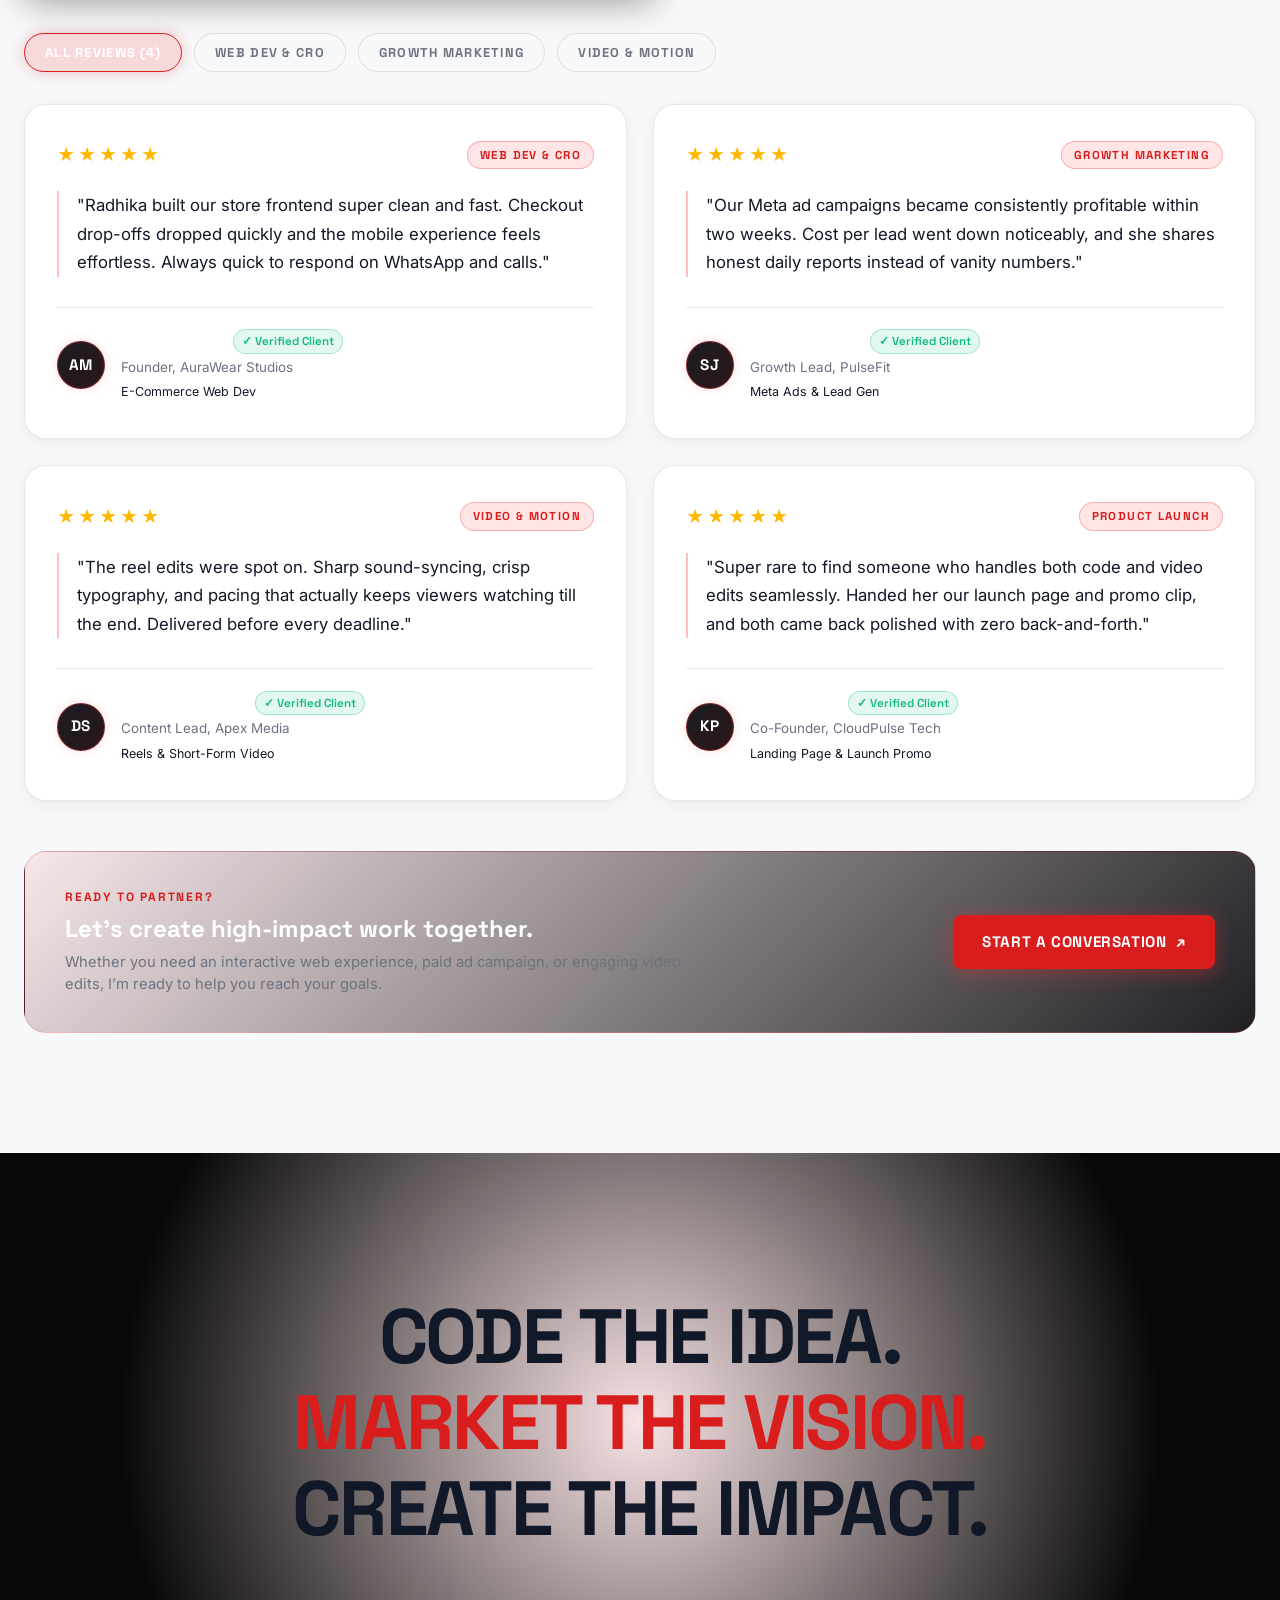
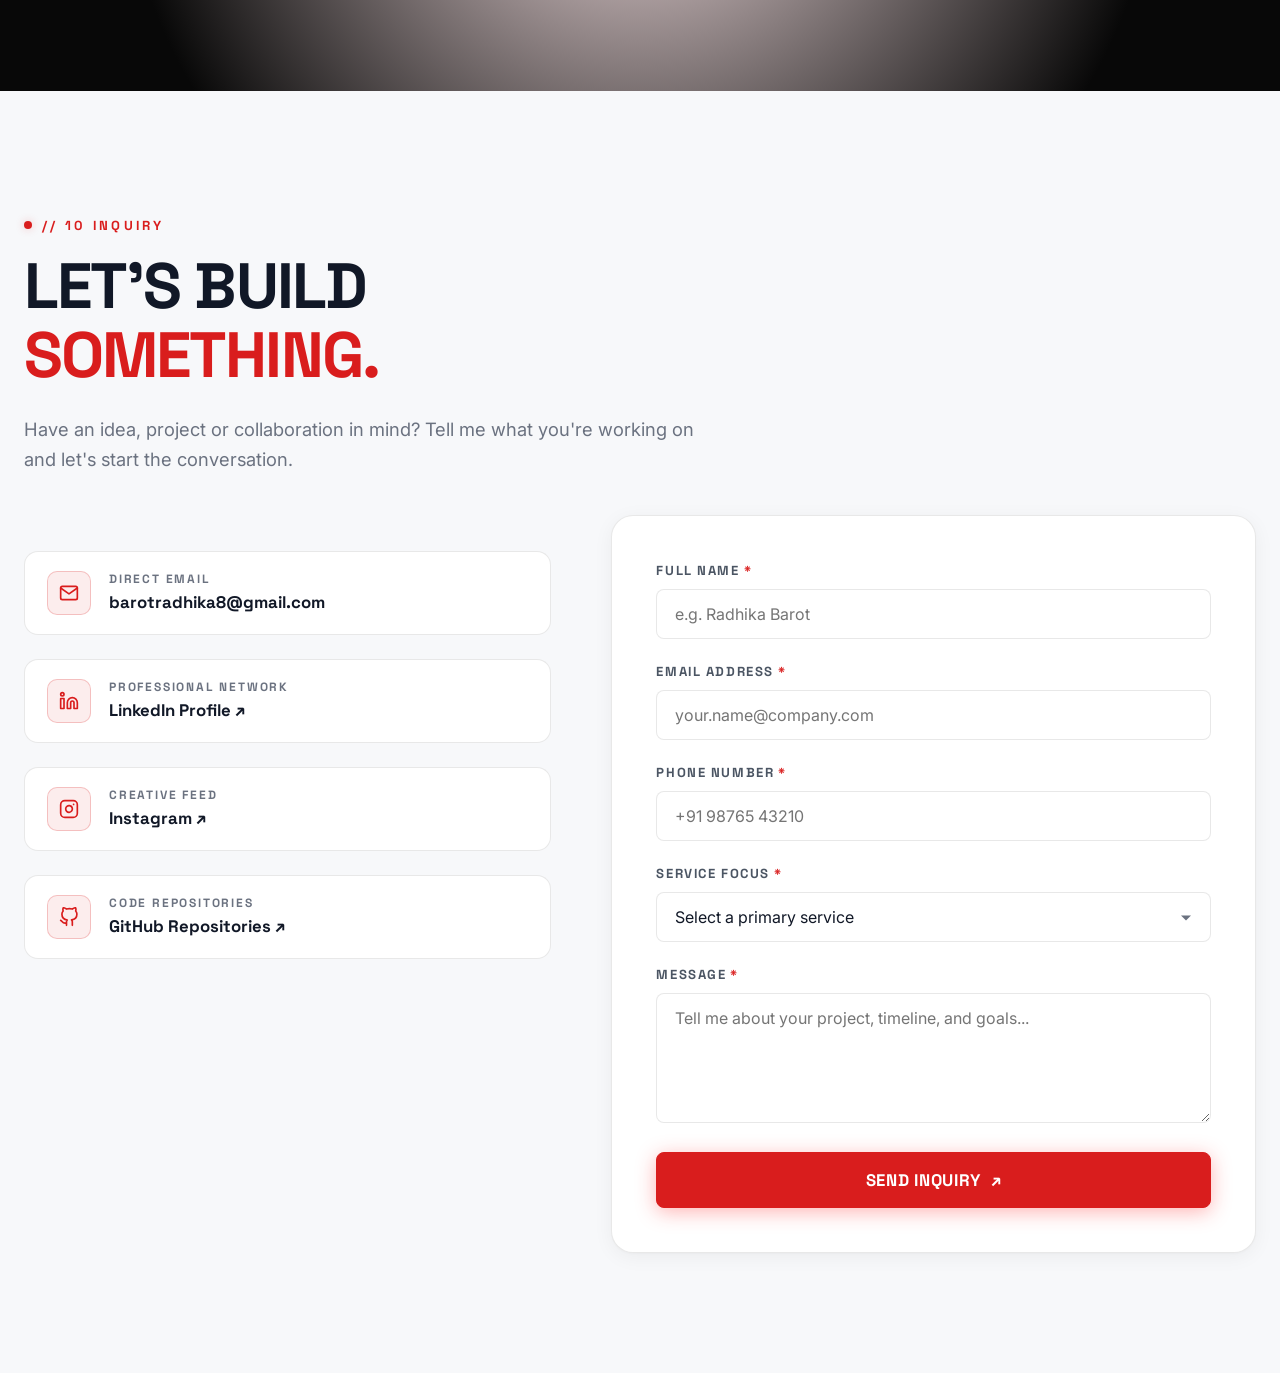
==== commit ea6b9d9a: "feat: implement interactive video reel section Add UI components and logic for a new video reels gri" ====
--- a/index.html
+++ b/index.html
@@ -1,14 +1,25 @@
 <!doctype html>
 <html lang="en">
   <head>
+    
+<!-- Google tag (gtag.js) -->
+<script async src="https://www.googletagmanager.com/gtag/js?id=AW-18470523422"></script>
+<script>
+  window.dataLayer = window.dataLayer || [];
+  function gtag(){dataLayer.push(arguments);}
+  gtag('js', new Date());
+
+  gtag('config', 'AW-18470523422');
+</script> 
+
     <meta charset="UTF-8" />
     <meta name="viewport" content="width=device-width, initial-scale=1.0" />
-    <title>Radhika Barot — Digital Marketing Consultant, Video Editor &amp; Coder</title>
+    <title>Radhika Barot — Portfolio</title>
     <meta name="description" content="Radhika Barot is a coder, digital marketer and video editor combining technology, creativity and marketing to build digital experiences and visual content." />
     
     <!-- Open Graph / Facebook -->
     <meta property="og:type" content="website" />
-    <meta property="og:title" content="Radhika Barot — Digital Marketing Consultant, Video Editor &amp; Coder" />
+    <meta property="og:title" content="Radhika Barot — Portfolio" />
     <meta property="og:description" content="Radhika Barot is a coder, digital marketer and video editor combining technology, creativity and marketing to build digital experiences and visual content." />
     <meta property="og:image" content="assets/images/radhika-profile.jpg" />
     
@@ -238,7 +249,7 @@
                 preload="metadata"
                 poster="assets/images/radhika-profile.jpg"
               >
-                <source src="assets/video/radhika-intro.mp4" type="video/mp4" />
+                <source src="assets/video/Create_a_premium_cinematic_per (online-video-cutter.com).mp4" type="video/mp4" />
                 Your browser does not support HTML5 video.
               </video>
 
@@ -891,48 +902,153 @@
           </div>
 
           <div class="video-reels-grid">
-            <!-- Reel Slot 01 -->
-            <div class="reel-card reveal-fade-up">
-              <div class="reel-visual-frame">
-                <video autoplay muted loop playsinline poster="assets/images/radhika-profile.jpg">
-                  <source src="assets/video/radhika-intro.mp4" type="video/mp4" />
+            <!-- Reel Slot 01: Brand Identity Hook -->
+            <div class="reel-card reveal-fade-up" data-reel-id="reel-1">
+              <div class="reel-visual-frame" title="Click to play / pause reel">
+                <video 
+                  class="reel-video-element"
+                  autoplay 
+                  muted 
+                  loop 
+                  playsinline 
+                  preload="metadata"
+                  poster="assets/images/reel-poster-1.jpg"
+                >
+                  <source src="assets/video/reel-brand-hook.mp4" type="video/mp4" />
                 </video>
-                <div class="reel-play-btn" aria-hidden="true">▶</div>
+                <div class="reel-visual-overlay" aria-hidden="true"></div>
+                <div class="reel-top-bar">
+                  <div class="reel-badge-pill">
+                    <span class="reel-badge-dot"></span>
+                    <span>0:10 REEL</span>
+                  </div>
+                  <button type="button" class="reel-action-btn reel-sound-btn" aria-label="Toggle sound" title="Toggle audio">
+                    <span class="sound-icon">🔇</span>
+                  </button>
+                </div>
+                <button type="button" class="reel-play-btn" aria-label="Play or pause video">▶</button>
+                <div class="reel-progress-wrap" aria-hidden="true">
+                  <div class="reel-progress-fill"></div>
+                </div>
               </div>
               <div class="reel-content">
                 <div class="reel-tag">SHORT-FORM REELS</div>
                 <h3 class="reel-title">Brand Identity Hook</h3>
                 <p class="reel-desc">Dynamic typography pacing, beat-synced transitions and hook optimization.</p>
-              </div>
-            </div>
-
-            <!-- Reel Slot 02 -->
-            <div class="reel-card reveal-fade-up">
-              <div class="reel-visual-frame">
-                <video autoplay muted loop playsinline poster="assets/images/project-socialhub.jpg">
-                  <source src="assets/video/radhika-intro.mp4" type="video/mp4" />
+                <div class="reel-actions-footer">
+                  <button type="button" class="reel-btn-play-trigger" aria-label="Toggle playback">
+                    <span class="trigger-icon">▶</span>
+                    <span class="trigger-text">PLAY REEL</span>
+                  </button>
+                  <button type="button" class="btn btn-outline-red reel-btn-expand" 
+                    data-reel-src="assets/video/reel-brand-hook.mp4"
+                    data-reel-title="Brand Identity Hook"
+                    data-reel-tag="SHORT-FORM REELS"
+                    data-reel-desc="Dynamic typography pacing, beat-synced transitions and hook optimization."
+                    aria-label="Expand reel in theater mode">
+                    <span>EXPAND ↗</span>
+                  </button>
+                </div>
+              </div>
+            </div>
+
+            <!-- Reel Slot 02: Product Explainer -->
+            <div class="reel-card reveal-fade-up" data-reel-id="reel-2">
+              <div class="reel-visual-frame" title="Click to play / pause reel">
+                <video 
+                  class="reel-video-element"
+                  autoplay 
+                  muted 
+                  loop 
+                  playsinline 
+                  preload="metadata"
+                  poster="assets/images/reel-poster-2.jpg"
+                >
+                  <source src="assets/video/reel-product-explainer.mp4" type="video/mp4" />
                 </video>
-                <div class="reel-play-btn" aria-hidden="true">▶</div>
+                <div class="reel-visual-overlay" aria-hidden="true"></div>
+                <div class="reel-top-bar">
+                  <div class="reel-badge-pill">
+                    <span class="reel-badge-dot"></span>
+                    <span>0:10 REEL</span>
+                  </div>
+                  <button type="button" class="reel-action-btn reel-sound-btn" aria-label="Toggle sound" title="Toggle audio">
+                    <span class="sound-icon">🔇</span>
+                  </button>
+                </div>
+                <button type="button" class="reel-play-btn" aria-label="Play or pause video">▶</button>
+                <div class="reel-progress-wrap" aria-hidden="true">
+                  <div class="reel-progress-fill"></div>
+                </div>
               </div>
               <div class="reel-content">
                 <div class="reel-tag">MOTION &amp; TECH</div>
                 <h3 class="reel-title">Product Explainer</h3>
                 <p class="reel-desc">Clear UI walkthroughs, kinetic captions, and micro-motion callouts.</p>
-              </div>
-            </div>
-
-            <!-- Reel Slot 03 -->
-            <div class="reel-card reveal-fade-up">
-              <div class="reel-visual-frame">
-                <video autoplay muted loop playsinline poster="assets/images/project-aicruit.jpg">
-                  <source src="assets/video/radhika-intro.mp4" type="video/mp4" />
+                <div class="reel-actions-footer">
+                  <button type="button" class="reel-btn-play-trigger" aria-label="Toggle playback">
+                    <span class="trigger-icon">▶</span>
+                    <span class="trigger-text">PLAY REEL</span>
+                  </button>
+                  <button type="button" class="btn btn-outline-red reel-btn-expand" 
+                    data-reel-src="assets/video/reel-product-explainer.mp4"
+                    data-reel-title="Product Explainer"
+                    data-reel-tag="MOTION &amp; TECH"
+                    data-reel-desc="Clear UI walkthroughs, kinetic captions, and micro-motion callouts."
+                    aria-label="Expand reel in theater mode">
+                    <span>EXPAND ↗</span>
+                  </button>
+                </div>
+              </div>
+            </div>
+
+            <!-- Reel Slot 03: Engagement Cut -->
+            <div class="reel-card reveal-fade-up" data-reel-id="reel-3">
+              <div class="reel-visual-frame" title="Click to play / pause reel">
+                <video 
+                  class="reel-video-element"
+                  autoplay 
+                  muted 
+                  loop 
+                  playsinline 
+                  preload="metadata"
+                  poster="assets/images/reel-poster-3.jpg"
+                >
+                  <source src="assets/video/reel-engagement-cut.mp4" type="video/mp4" />
                 </video>
-                <div class="reel-play-btn" aria-hidden="true">▶</div>
+                <div class="reel-visual-overlay" aria-hidden="true"></div>
+                <div class="reel-top-bar">
+                  <div class="reel-badge-pill">
+                    <span class="reel-badge-dot"></span>
+                    <span>0:10 REEL</span>
+                  </div>
+                  <button type="button" class="reel-action-btn reel-sound-btn" aria-label="Toggle sound" title="Toggle audio">
+                    <span class="sound-icon">🔇</span>
+                  </button>
+                </div>
+                <button type="button" class="reel-play-btn" aria-label="Play or pause video">▶</button>
+                <div class="reel-progress-wrap" aria-hidden="true">
+                  <div class="reel-progress-fill"></div>
+                </div>
               </div>
               <div class="reel-content">
                 <div class="reel-tag">STORYTELLING</div>
                 <h3 class="reel-title">Engagement Cut</h3>
                 <p class="reel-desc">High-retention editing designed to maximize audience watch time and shares.</p>
+                <div class="reel-actions-footer">
+                  <button type="button" class="reel-btn-play-trigger" aria-label="Toggle playback">
+                    <span class="trigger-icon">▶</span>
+                    <span class="trigger-text">PLAY REEL</span>
+                  </button>
+                  <button type="button" class="btn btn-outline-red reel-btn-expand" 
+                    data-reel-src="assets/video/reel-engagement-cut.mp4"
+                    data-reel-title="Engagement Cut"
+                    data-reel-tag="STORYTELLING"
+                    data-reel-desc="High-retention editing designed to maximize audience watch time and shares."
+                    aria-label="Expand reel in theater mode">
+                    <span>EXPAND ↗</span>
+                  </button>
+                </div>
               </div>
             </div>
           </div>
@@ -1098,19 +1214,19 @@
                 <div class="t-rating" aria-label="5 out of 5 stars">
                   <span class="t-star">★</span><span class="t-star">★</span><span class="t-star">★</span><span class="t-star">★</span><span class="t-star">★</span>
                 </div>
-                <span class="t-category-badge">WEB DEV & CRO</span>
+                <span class="t-category-badge">WEB DEV &amp; CRO</span>
               </div>
               
               <blockquote class="t-quote">
-                "Radhika completely revamped our online store architecture. Her rare combination of full-stack engineering and conversion psychology delivered a <strong>+38% lift in checkout completions</strong> in our first 45 days. Clean code, fast delivery, and real business results."
+                "Radhika built our store frontend super clean and fast. Checkout drop-offs dropped quickly and the mobile experience feels effortless. Always quick to respond on WhatsApp and calls."
               </blockquote>
 
               <div class="t-author">
                 <div class="t-avatar" aria-hidden="true">AM</div>
                 <div class="t-meta">
                   <div class="t-name">Aarav Mehta <span class="t-verified" title="Verified Client">✓ Verified Client</span></div>
-                  <div class="t-role">Founder & CEO, AuraWear Studios</div>
-                  <div class="t-project">Project: E-Commerce Store & CRO Architecture</div>
+                  <div class="t-role">Founder, AuraWear Studios</div>
+                  <div class="t-project">E-Commerce Web Dev</div>
                 </div>
               </div>
             </div>
@@ -1125,15 +1241,15 @@
               </div>
               
               <blockquote class="t-quote">
-                "Working with Radhika on our Meta Ads and lead generation funnel was a turning point for our user acquisition. She reduced our <strong>cost-per-lead by 42%</strong> while doubling trial sign-ups. She treats ad spend like it’s her own and tests obsessively."
+                "Our Meta ad campaigns became consistently profitable within two weeks. Cost per lead went down noticeably, and she shares honest daily reports instead of vanity numbers."
               </blockquote>
 
               <div class="t-author">
                 <div class="t-avatar" aria-hidden="true">SJ</div>
                 <div class="t-meta">
                   <div class="t-name">Sarah Jenkins <span class="t-verified" title="Verified Client">✓ Verified Client</span></div>
-                  <div class="t-role">Head of Growth, PulseFit Health</div>
-                  <div class="t-project">Project: Paid Acquisition & Funnel Tracking</div>
+                  <div class="t-role">Growth Lead, PulseFit</div>
+                  <div class="t-project">Meta Ads &amp; Lead Gen</div>
                 </div>
               </div>
             </div>
@@ -1144,19 +1260,19 @@
                 <div class="t-rating" aria-label="5 out of 5 stars">
                   <span class="t-star">★</span><span class="t-star">★</span><span class="t-star">★</span><span class="t-star">★</span><span class="t-star">★</span>
                 </div>
-                <span class="t-category-badge">VIDEO & MOTION</span>
+                <span class="t-category-badge">VIDEO &amp; MOTION</span>
               </div>
               
               <blockquote class="t-quote">
-                "Radhika's pacing, kinetic captions, and sound design took our technical product walkthroughs and turned them into viral social reels with over <strong>350,000 organic views</strong>. She grabs attention in the first 2 seconds and holds it to the final CTA."
+                "The reel edits were spot on. Sharp sound-syncing, crisp typography, and pacing that actually keeps viewers watching till the end. Delivered before every deadline."
               </blockquote>
 
               <div class="t-author">
                 <div class="t-avatar" aria-hidden="true">DS</div>
                 <div class="t-meta">
                   <div class="t-name">Devang Sharma <span class="t-verified" title="Verified Client">✓ Verified Client</span></div>
-                  <div class="t-role">Content Director, Apex Digital Media</div>
-                  <div class="t-project">Project: Short-Form Video Series & Motion Reels</div>
+                  <div class="t-role">Content Lead, Apex Media</div>
+                  <div class="t-project">Reels &amp; Short-Form Video</div>
                 </div>
               </div>
             </div>
@@ -1171,15 +1287,15 @@
               </div>
               
               <blockquote class="t-quote">
-                "Having one collaborator who can debug frontend code, build high-converting landing pages, and produce high-octane launch video assets saved our startup weeks of management overhead. Radhika is dependable, proactive, and exceptionally skilled."
+                "Super rare to find someone who handles both code and video edits seamlessly. Handed her our launch page and promo clip, and both came back polished with zero back-and-forth."
               </blockquote>
 
               <div class="t-author">
-                <div class="t-avatar" aria-hidden="true">ER</div>
+                <div class="t-avatar" aria-hidden="true">KP</div>
                 <div class="t-meta">
-                  <div class="t-name">Elena Rostova <span class="t-verified" title="Verified Client">✓ Verified Client</span></div>
-                  <div class="t-role">Co-Founder & CTO, CloudPulse Analytics</div>
-                  <div class="t-project">Project: Web App UI & Launch Campaign</div>
+                  <div class="t-name">Kunal Patel <span class="t-verified" title="Verified Client">✓ Verified Client</span></div>
+                  <div class="t-role">Co-Founder, CloudPulse Tech</div>
+                  <div class="t-project">Landing Page &amp; Launch Promo</div>
                 </div>
               </div>
             </div>
@@ -1383,6 +1499,22 @@
             <strong style="color: var(--white);">Role / Architecture:</strong> <span id="modal-role"></span>
           </div>
         </div>
+    </div>
+
+    <!-- ==================================================
+         17b. VIDEO REEL THEATER MODAL
+         ================================================== -->
+    <div class="modal-backdrop" id="reel-modal" role="dialog" aria-modal="true" aria-labelledby="reel-modal-title">
+      <div class="reel-modal-container">
+        <button type="button" class="modal-close-btn" id="reel-modal-close-btn" aria-label="Close reel player">✕</button>
+        <div class="reel-modal-player-wrap">
+          <video id="reel-modal-video" controls playsinline loop class="reel-modal-video-element"></video>
+        </div>
+        <div class="reel-modal-meta">
+          <span class="reel-tag" id="reel-modal-tag">SHORT-FORM REELS</span>
+          <h3 class="reel-title" id="reel-modal-title">Reel Title</h3>
+          <p class="reel-desc" id="reel-modal-desc">Reel description</p>
+        </div>
       </div>
     </div>
 
--- a/css/style.css
+++ b/css/style.css
@@ -2130,6 +2130,8 @@
   overflow: hidden;
   position: relative;
   transition: all var(--transition-smooth);
+  display: flex;
+  flex-direction: column;
 }
 
 .reel-card:hover {
@@ -2144,13 +2146,84 @@
   aspect-ratio: 9 / 14;
   background: #0E0E12;
   overflow: hidden;
-}
-
-.reel-visual-frame video, .reel-visual-frame img {
+  cursor: pointer;
+  border-bottom: 1px solid var(--border);
+}
+
+.reel-visual-frame video {
   width: 100%;
   height: 100%;
   object-fit: cover;
   display: block;
+  background: #0A0A0E;
+}
+
+.reel-visual-overlay {
+  position: absolute;
+  inset: 0;
+  background: linear-gradient(180deg, rgba(0,0,0,0.5) 0%, transparent 30%, transparent 70%, rgba(0,0,0,0.85) 100%);
+  pointer-events: none;
+  transition: opacity var(--transition-fast);
+}
+
+.reel-top-bar {
+  position: absolute;
+  top: 14px;
+  left: 14px;
+  right: 14px;
+  display: flex;
+  justify-content: space-between;
+  align-items: center;
+  z-index: 6;
+}
+
+.reel-badge-pill {
+  font-family: var(--font-heading);
+  font-size: 0.68rem;
+  font-weight: 800;
+  letter-spacing: 0.1em;
+  padding: 5px 12px;
+  border-radius: 9999px;
+  background: rgba(14, 14, 18, 0.85);
+  backdrop-filter: blur(8px);
+  border: 1px solid rgba(255, 255, 255, 0.18);
+  color: #FFF;
+  display: flex;
+  align-items: center;
+  gap: 7px;
+  text-transform: uppercase;
+}
+
+.reel-badge-dot {
+  width: 7px;
+  height: 7px;
+  border-radius: 50%;
+  background: var(--red);
+  box-shadow: 0 0 8px var(--red);
+  animation: pulse-dot 2s infinite ease-in-out;
+}
+
+.reel-action-btn {
+  width: 36px;
+  height: 36px;
+  border-radius: 50%;
+  background: rgba(14, 14, 18, 0.85);
+  backdrop-filter: blur(8px);
+  border: 1px solid rgba(255, 255, 255, 0.2);
+  color: #FFF;
+  display: flex;
+  align-items: center;
+  justify-content: center;
+  cursor: pointer;
+  font-size: 0.95rem;
+  transition: all var(--transition-fast);
+}
+
+.reel-action-btn:hover {
+  background: var(--red);
+  border-color: var(--red);
+  transform: scale(1.1);
+  box-shadow: 0 0 15px var(--red-glow);
 }
 
 .reel-play-btn {
@@ -2158,26 +2231,62 @@
   top: 50%;
   left: 50%;
   transform: translate(-50%, -50%);
-  width: 58px;
-  height: 58px;
+  width: 62px;
+  height: 62px;
   border-radius: 50%;
-  background: rgba(255, 43, 43, 0.9);
-  border: 1px solid rgba(255, 255, 255, 0.3);
+  background: rgba(255, 43, 43, 0.92);
+  border: 2px solid rgba(255, 255, 255, 0.5);
   color: #FFF;
   display: flex;
   align-items: center;
   justify-content: center;
-  font-size: 1.2rem;
-  box-shadow: 0 0 20px var(--red-glow);
-  transition: transform var(--transition-fast);
-}
-
-.reel-card:hover .reel-play-btn {
+  font-size: 1.35rem;
+  box-shadow: 0 0 25px var(--red-glow);
+  transition: all var(--transition-fast);
+  z-index: 5;
+  cursor: pointer;
+}
+
+.reel-visual-frame:hover .reel-play-btn {
   transform: translate(-50%, -50%) scale(1.12);
+  background: #FF2B2B;
+}
+
+.reel-visual-frame.is-playing .reel-play-btn {
+  opacity: 0;
+  pointer-events: none;
+  transform: translate(-50%, -50%) scale(0.85);
+}
+
+.reel-visual-frame.is-playing:hover .reel-play-btn {
+  opacity: 0.9;
+  pointer-events: auto;
+  transform: translate(-50%, -50%) scale(1);
+}
+
+.reel-progress-wrap {
+  position: absolute;
+  bottom: 0;
+  left: 0;
+  width: 100%;
+  height: 4px;
+  background: rgba(255, 255, 255, 0.15);
+  z-index: 6;
+}
+
+.reel-progress-fill {
+  height: 100%;
+  width: 0%;
+  background: var(--red);
+  box-shadow: 0 0 8px var(--red);
+  transition: width 0.15s linear;
 }
 
 .reel-content {
   padding: 24px;
+  display: flex;
+  flex-direction: column;
+  flex-grow: 1;
 }
 
 .reel-tag {
@@ -2200,6 +2309,42 @@
   font-size: 0.88rem;
   color: var(--muted);
   line-height: 1.5;
+  margin-bottom: 18px;
+  flex-grow: 1;
+}
+
+.reel-actions-footer {
+  display: flex;
+  align-items: center;
+  justify-content: space-between;
+  padding-top: 14px;
+  border-top: 1px solid var(--border);
+  gap: 12px;
+}
+
+.reel-btn-play-trigger {
+  font-family: var(--font-heading);
+  font-size: 0.8rem;
+  font-weight: 700;
+  letter-spacing: 0.05em;
+  color: var(--red);
+  background: none;
+  border: none;
+  cursor: pointer;
+  display: flex;
+  align-items: center;
+  gap: 6px;
+  padding: 6px 0;
+  transition: color var(--transition-fast);
+}
+
+.reel-btn-play-trigger:hover {
+  color: #FFF;
+}
+
+.reel-btn-expand {
+  font-size: 0.76rem !important;
+  padding: 7px 14px !important;
 }
 
 @media (max-width: 992px) {
@@ -2209,6 +2354,37 @@
     margin-left: auto;
     margin-right: auto;
   }
+}
+
+/* Video Reel Lightbox Modal */
+.reel-modal-container {
+  background: var(--card);
+  border: 1px solid var(--border);
+  border-radius: var(--radius-lg);
+  max-width: 440px;
+  width: 90%;
+  position: relative;
+  overflow: hidden;
+  box-shadow: 0 30px 80px rgba(0, 0, 0, 0.8), 0 0 40px rgba(255, 43, 43, 0.25);
+  animation: modal-enter 0.3s cubic-bezier(0.16, 1, 0.3, 1);
+}
+
+.reel-modal-player-wrap {
+  width: 100%;
+  aspect-ratio: 9 / 14;
+  background: #000;
+  position: relative;
+}
+
+.reel-modal-video-element {
+  width: 100%;
+  height: 100%;
+  object-fit: contain;
+  display: block;
+}
+
+.reel-modal-meta {
+  padding: 20px 24px 24px;
 }
 
 /* ==================================================
